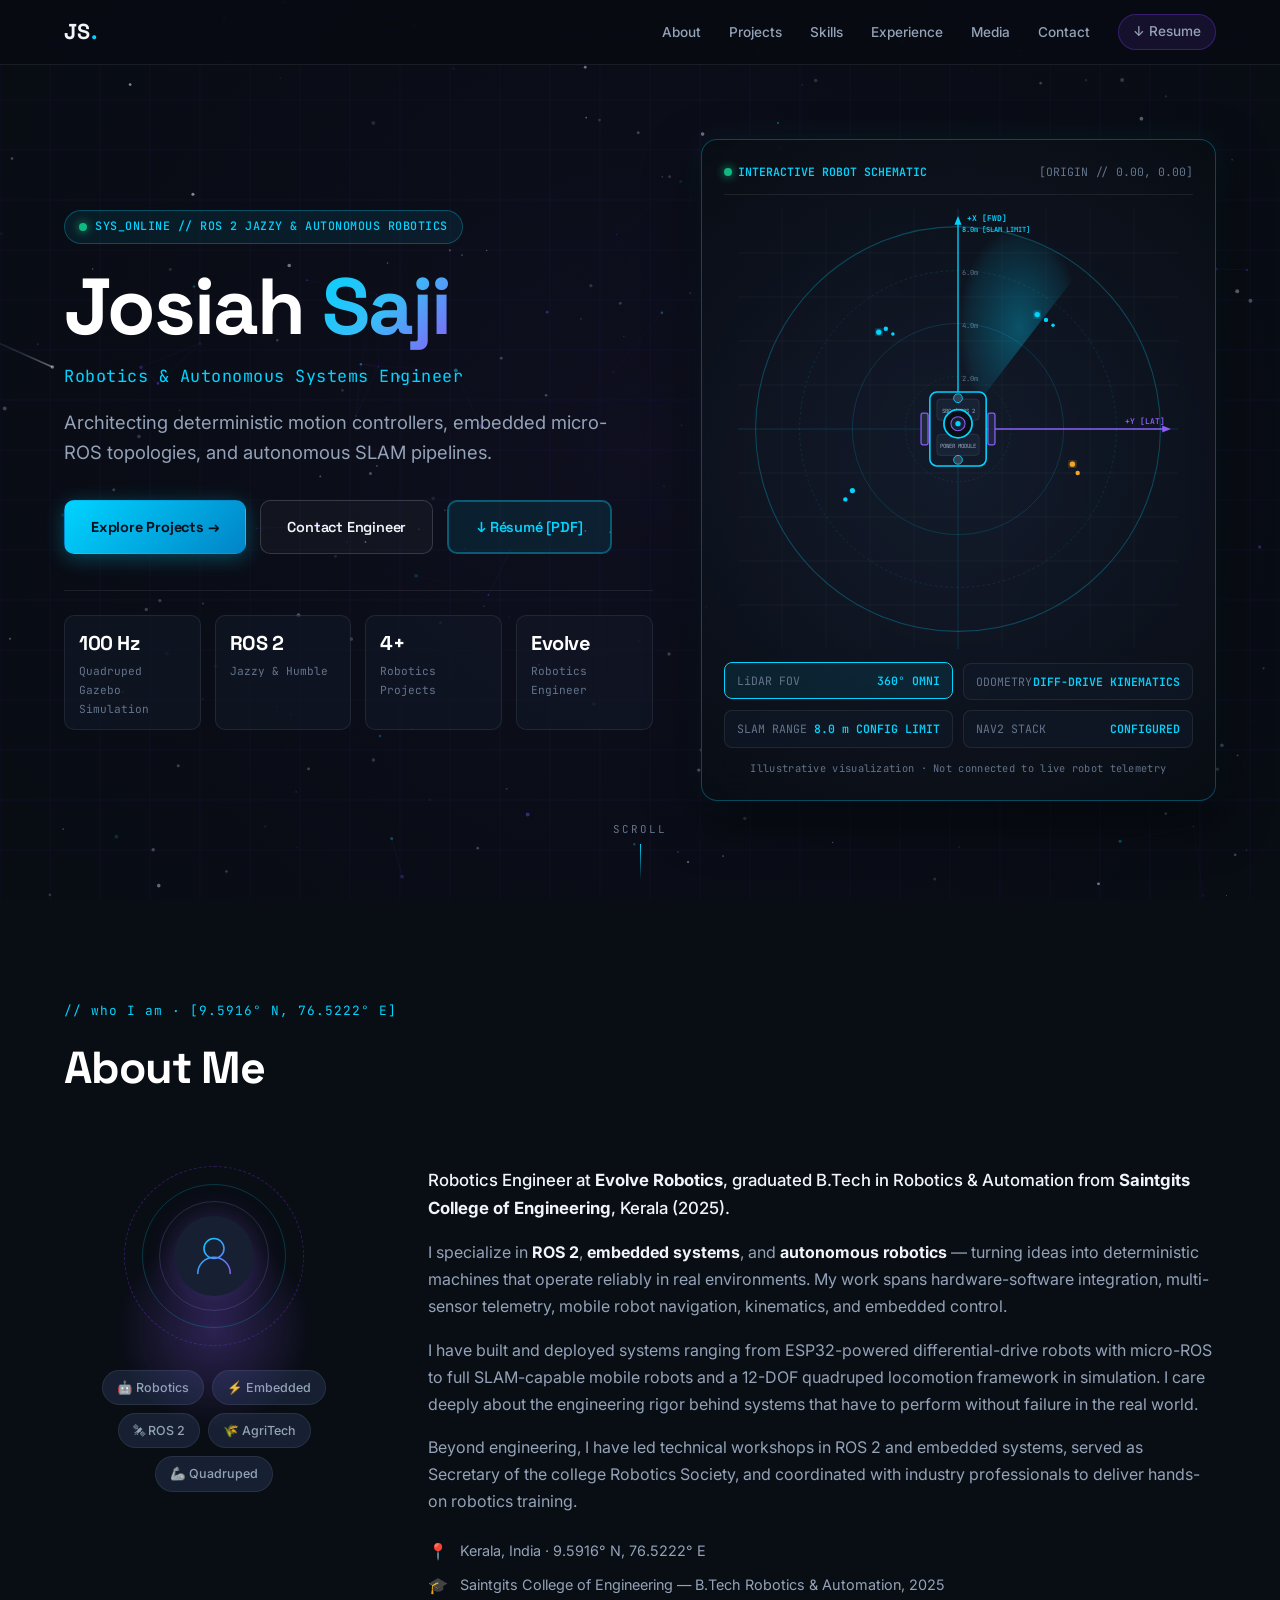
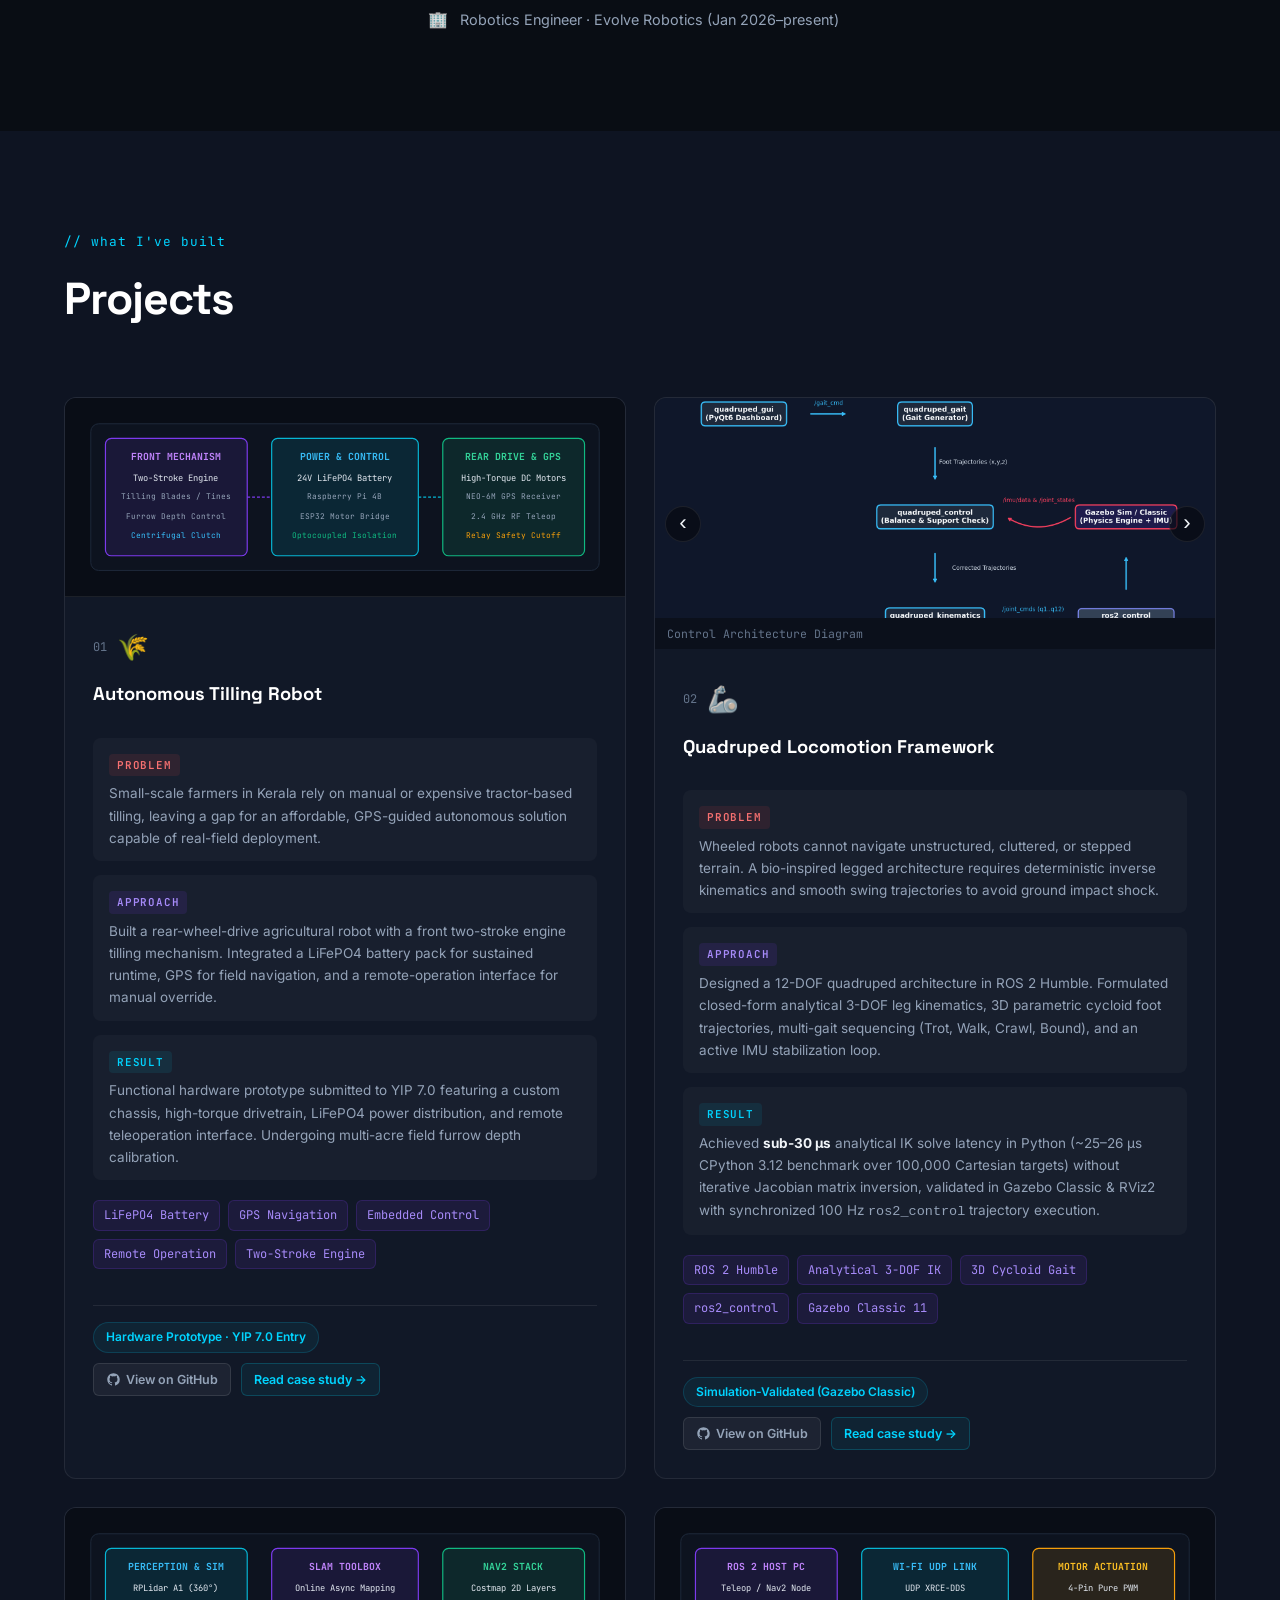
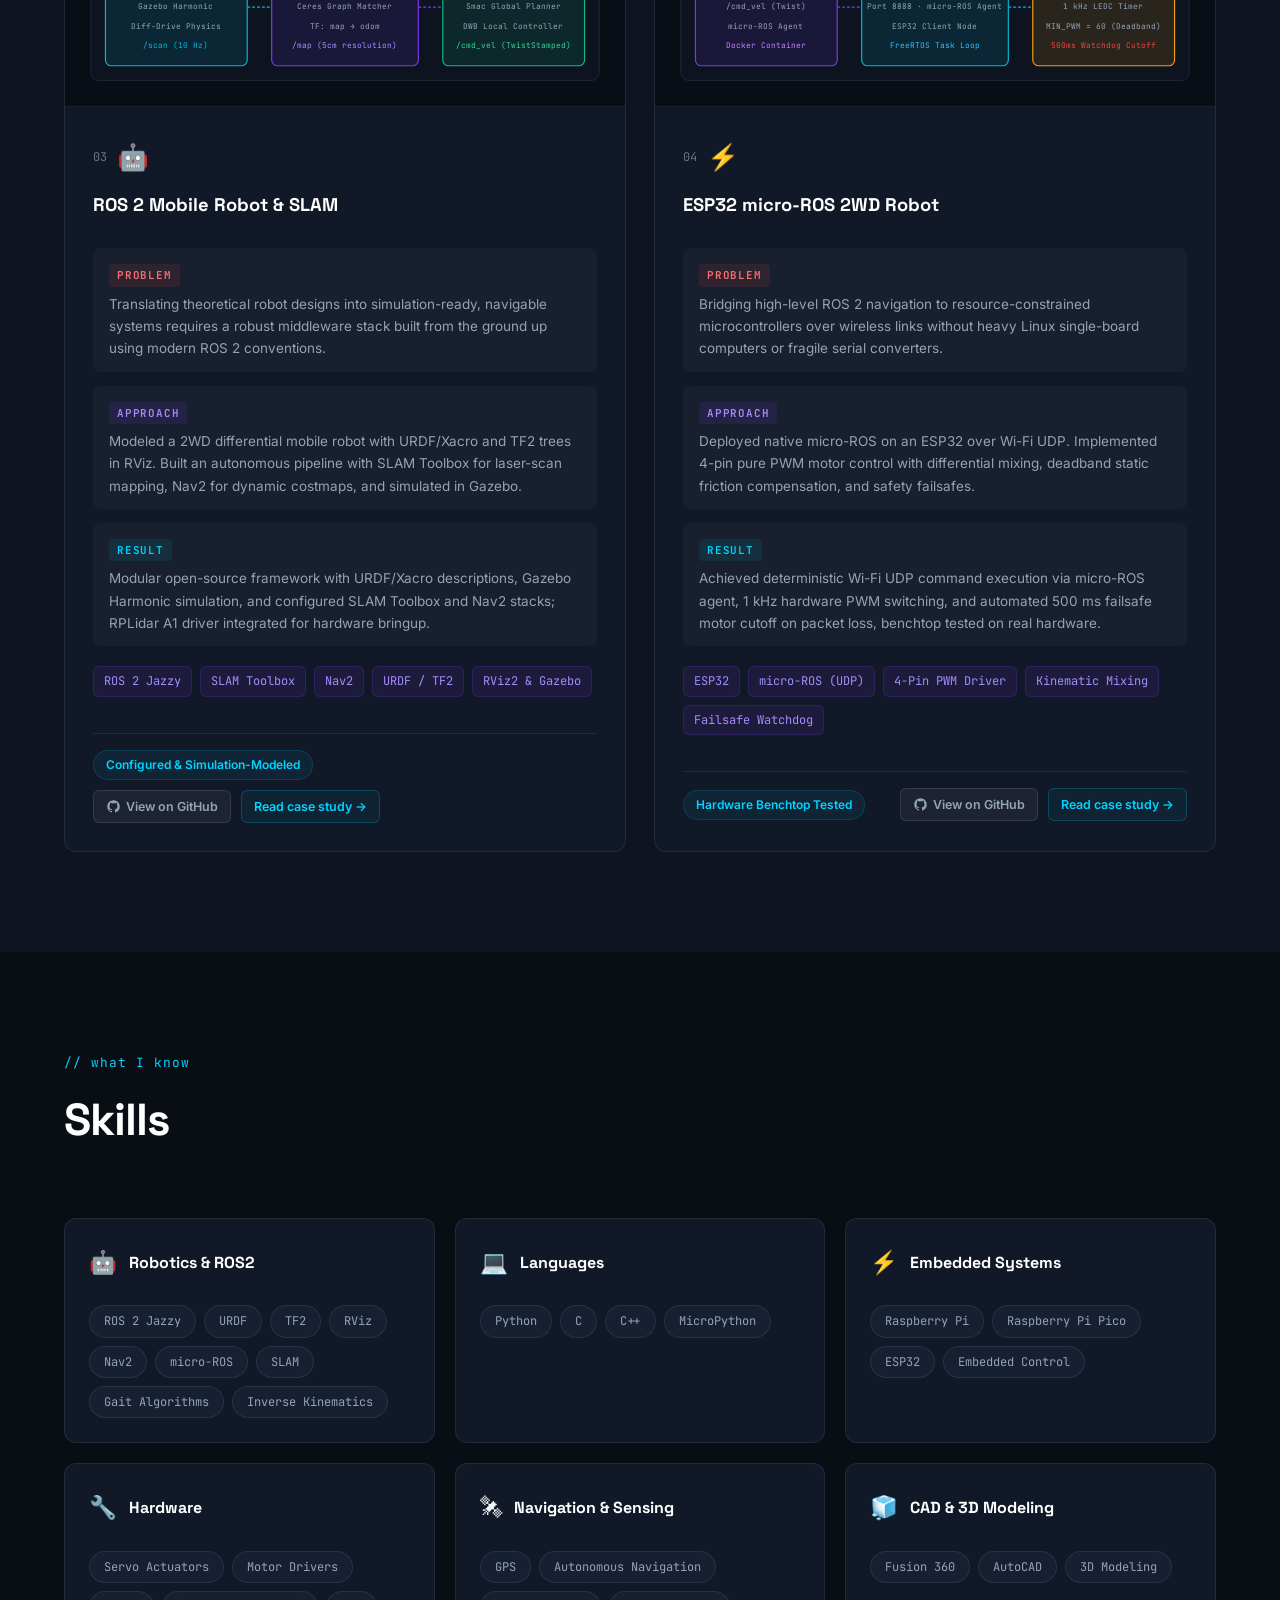
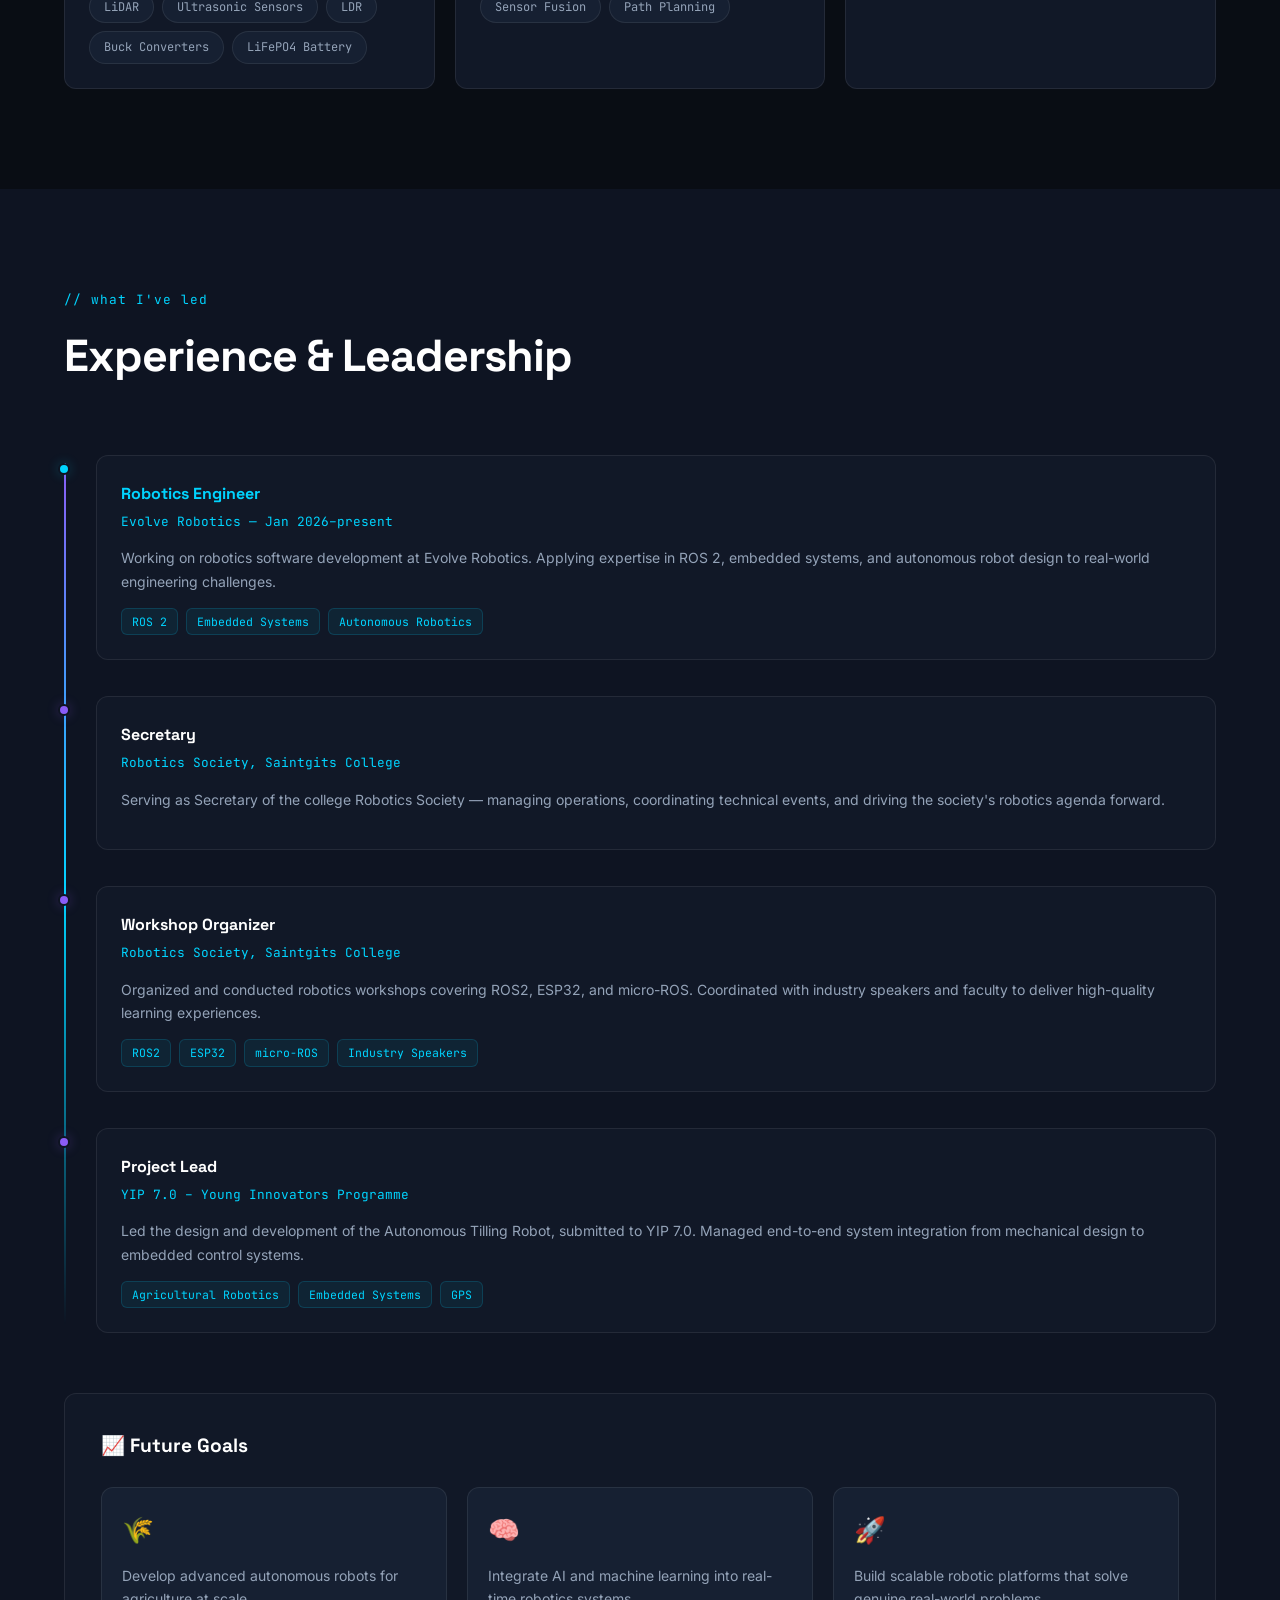
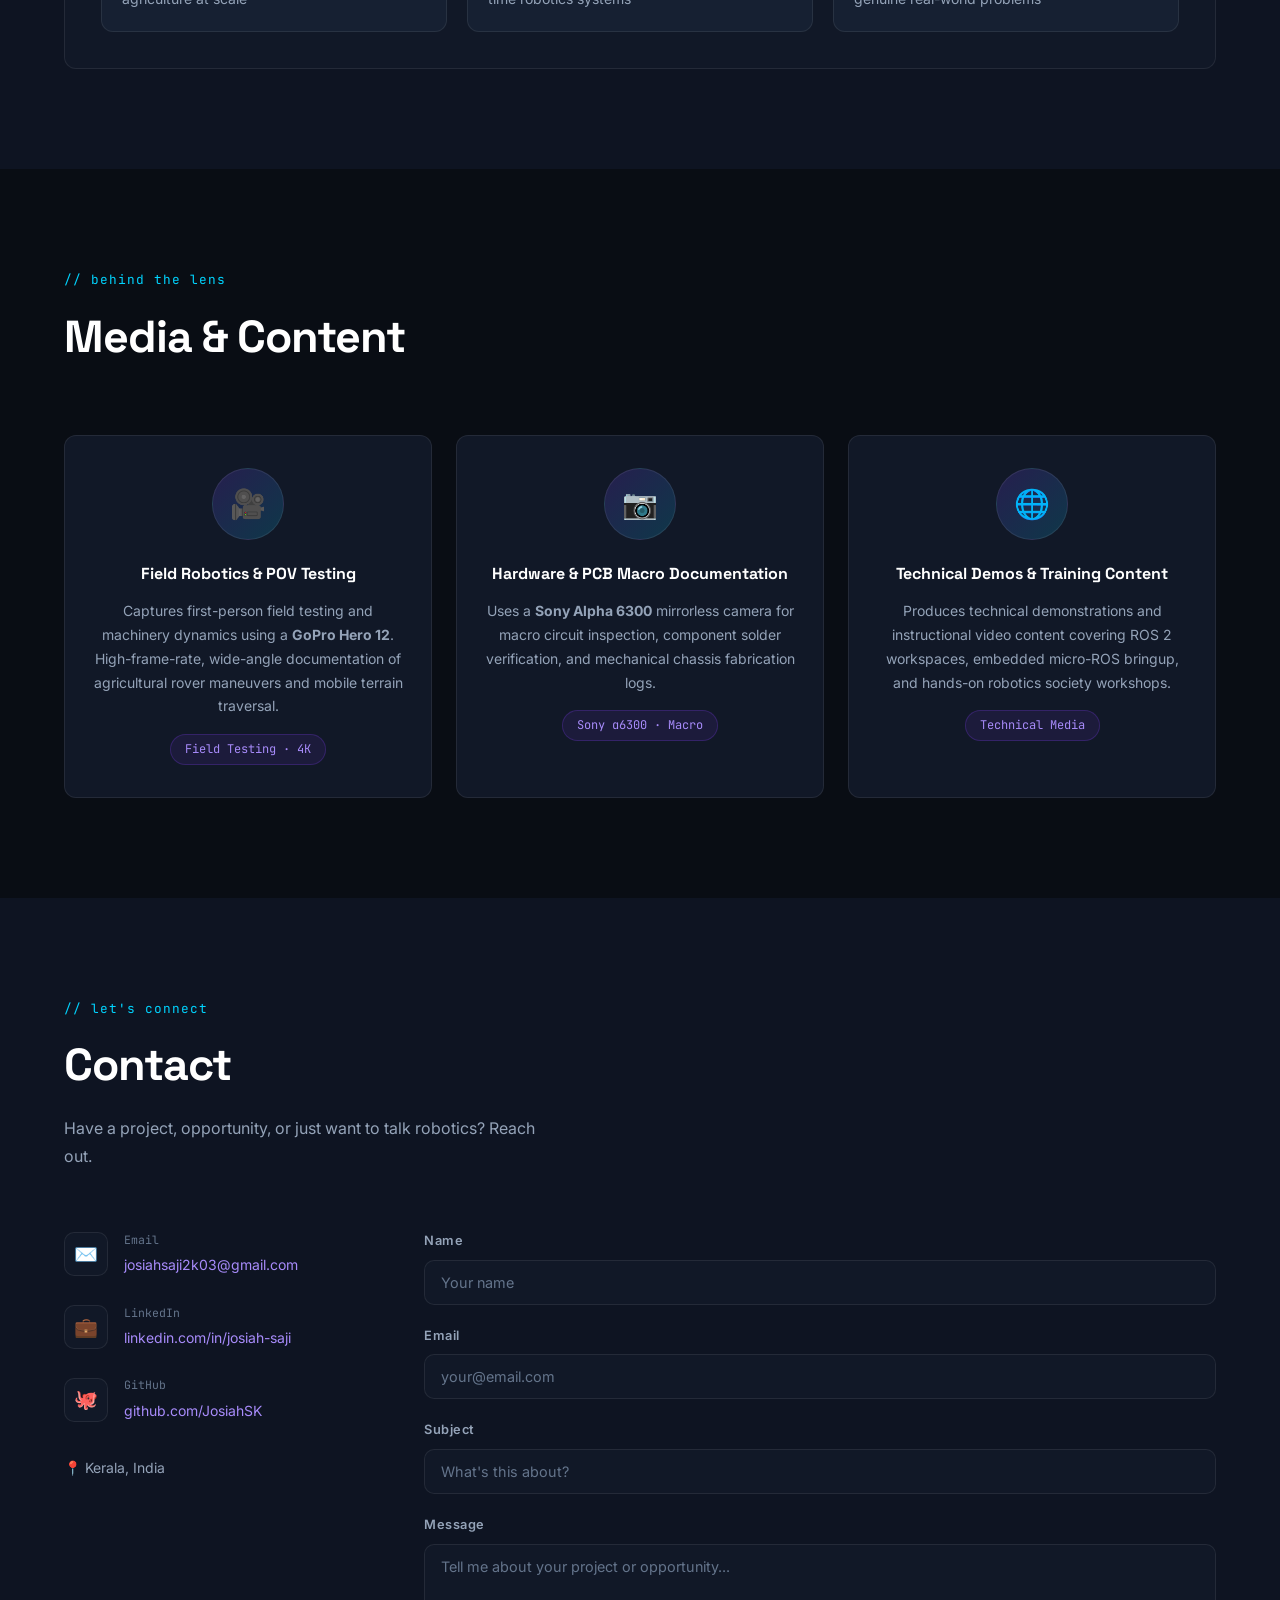
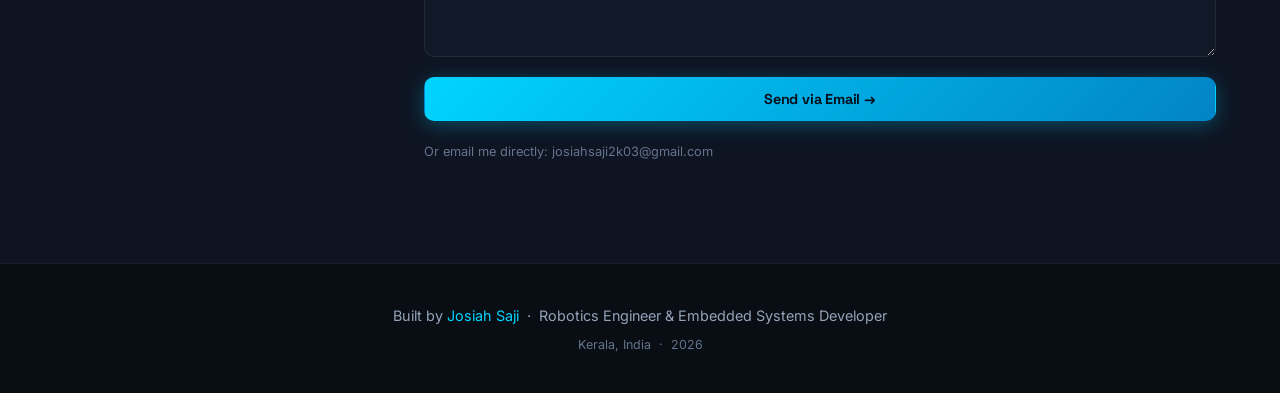
==== index.html @ 74a79a50 "feat: execute Portfolio V5.1 — telemetry accuracy, visual polish & distinctive case-study identities" ====
<!DOCTYPE html>
<html lang="en">
<head>
  <meta charset="UTF-8" />
  <meta name="viewport" content="width=device-width, initial-scale=1.0" />
  <title>Josiah Saji — Robotics &amp; ROS 2 Engineer</title>
  <meta name="description" content="Portfolio of Josiah Saji — Robotics Engineer, ROS 2 Developer, and Embedded Systems Enthusiast based in Kerala, India." />
  <link rel="canonical" href="https://josiahsk.github.io/josiahsaji.github.io/" />

  <!-- Open Graph / Social Previews -->
  <meta property="og:title" content="Josiah Saji — Robotics &amp; ROS 2 Engineer" />
  <meta property="og:description" content="Robotics Engineer specialising in ROS 2, autonomous navigation, and embedded systems. Based in Kerala, India." />
  <meta property="og:image" content="https://josiahsk.github.io/josiahsaji.github.io/assets/og-image.png" />
  <meta property="og:url" content="https://josiahsk.github.io/josiahsaji.github.io/" />
  <meta property="og:type" content="website" />

  <!-- Twitter Card -->
  <meta name="twitter:card" content="summary_large_image" />
  <meta name="twitter:title" content="Josiah Saji — Robotics &amp; ROS 2 Engineer" />
  <meta name="twitter:description" content="Robotics Engineer specialising in ROS 2, autonomous navigation, and embedded systems." />
  <meta name="twitter:image" content="https://josiahsk.github.io/josiahsaji.github.io/assets/og-image.png" />

  <!-- Favicon -->
  <link rel="icon" href="assets/favicon.ico" />

  <!-- JSON-LD Structured Data -->
  <script type="application/ld+json">
  {
    "@context": "https://schema.org",
    "@type": "Person",
    "name": "Josiah Saji",
    "jobTitle": "Robotics Engineer",
    "worksFor": {
      "@type": "Organization",
      "name": "Evolve Robotics"
    },
    "alumniOf": {
      "@type": "EducationalOrganization",
      "name": "Saintgits College of Engineering"
    },
    "url": "https://josiahsk.github.io/josiahsaji.github.io/",
    "sameAs": [
      "https://github.com/JosiahSK",
      "https://linkedin.com/in/josiah-saji-aa5080232/"
    ]
  }
  </script>

  <link rel="preconnect" href="https://fonts.googleapis.com" />
  <link rel="preconnect" href="https://fonts.gstatic.com" crossorigin />
  <link href="https://fonts.googleapis.com/css2?family=Inter:wght@300;400;500;600;700;800&family=Space+Grotesk:wght@500;600;700&family=JetBrains+Mono:wght@400;500;600&display=swap" rel="stylesheet" />
  <link rel="stylesheet" href="styles.css" />
</head>
<body>

  <!-- Skip Link for Accessibility -->
  <a href="#main" class="skip-link">Skip to main content</a>

  <!-- NAV -->
  <nav id="navbar">
    <div class="nav-inner">
      <a href="#hero" class="nav-logo">JS<span class="accent">.</span></a>
      <ul class="nav-links">
        <li><a href="#about">About</a></li>
        <li><a href="#projects">Projects</a></li>
        <li><a href="#skills">Skills</a></li>
        <li><a href="#experience">Experience</a></li>
        <li><a href="#media">Media</a></li>
        <li><a href="#contact">Contact</a></li>
        <li><a href="assets/resume/resume.pdf" class="nav-resume-btn" id="navResumeBtn" download>&#x2193;&nbsp;Resume</a></li>
      </ul>
      <button class="hamburger" id="hamburger" aria-label="Open menu">
        <span></span><span></span><span></span>
      </button>
    </div>
    <div class="mobile-menu" id="mobileMenu">
      <a href="#about" class="mobile-link">About</a>
      <a href="#projects" class="mobile-link">Projects</a>
      <a href="#skills" class="mobile-link">Skills</a>
      <a href="#experience" class="mobile-link">Experience</a>
      <a href="#media" class="mobile-link">Media</a>
      <a href="#contact" class="mobile-link">Contact</a>
      <a href="assets/resume/resume.pdf" class="mobile-link" id="mobileResumeBtn" download>&#x2193; Download Resume</a>
    </div>
  </nav>

  <main id="main">

  <!-- HERO -->
  <section id="hero">
    <canvas id="heroCanvas"></canvas>
    <div class="container">
      <div class="hero-split-grid">
        
        <!-- Hero Left: Identity, Role & CTAs -->
        <div class="hero-info reveal">
          <div class="hero-badge-v5">
            <span class="badge-dot"></span>
            SYS_ONLINE // ROS 2 JAZZY &amp; AUTONOMOUS ROBOTICS
          </div>
          <h1 class="hero-name">Josiah <span class="accent-text">Saji</span></h1>
          <p class="hero-title">Robotics &amp; Autonomous Systems Engineer</p>
          <p class="hero-tagline">Architecting deterministic motion controllers, embedded micro-ROS topologies, and autonomous SLAM pipelines.</p>
          
          <div class="hero-cta">
            <a href="#projects" class="btn btn-primary" id="heroViewProjects">Explore Projects &rarr;</a>
            <a href="#contact" class="btn btn-outline" id="heroContact">Contact Engineer</a>
            <a href="assets/resume/resume.pdf" class="btn btn-resume" id="heroResume" download>&#x2193; R&eacute;sum&eacute; [PDF]</a>
          </div>

          <div class="hero-stats-v5">
            <div class="stat-box">
              <span class="stat-val">100 Hz</span>
              <span class="stat-desc">Quadruped Gazebo Simulation</span>
            </div>
            <div class="stat-box">
              <span class="stat-val">ROS 2</span>
              <span class="stat-desc">Jazzy &amp; Humble</span>
            </div>
            <div class="stat-box">
              <span class="stat-val">4+</span>
              <span class="stat-desc">Robotics Projects</span>
            </div>
            <div class="stat-box">
              <span class="stat-val">Evolve</span>
              <span class="stat-desc">Robotics Engineer</span>
            </div>
          </div>
        </div>

        <!-- Hero Right: Interactive Robotics Engineering Stage -->
        <div class="hero-interactive-stage reveal" id="heroStage">
          <div class="stage-header">
            <span class="stage-live-tag"><span class="badge-dot"></span> INTERACTIVE ROBOT SCHEMATIC</span>
            <span class="stage-coords">[ORIGIN // 0.00, 0.00]</span>
          </div>

          <div class="stage-svg-wrap">
            <svg viewBox="0 0 500 500" xmlns="http://www.w3.org/2000/svg" role="img" aria-label="Interactive Autonomous Robot Schematic and LiDAR Radar Sweep">
              <defs>
                <radialGradient id="radarSweepGrad" cx="50%" cy="50%" r="50%">
                  <stop offset="0%" stop-color="#00d4ff" stop-opacity="0.32" />
                  <stop offset="85%" stop-color="#00d4ff" stop-opacity="0.08" />
                  <stop offset="100%" stop-color="#00d4ff" stop-opacity="0" />
                </radialGradient>
                <filter id="cyanGlow" x="-20%" y="-20%" width="140%" height="140%">
                  <feGaussianBlur stdDeviation="3" result="blur" />
                  <feComposite in="SourceGraphic" in2="blur" operator="over" />
                </filter>
              </defs>

              <!-- Blueprint Grid Lines -->
              <g stroke="rgba(255,255,255,0.04)" stroke-width="1">
                <line x1="50" y1="0" x2="50" y2="500" />
                <line x1="100" y1="0" x2="100" y2="500" />
                <line x1="150" y1="0" x2="150" y2="500" />
                <line x1="200" y1="0" x2="200" y2="500" />
                <line x1="250" y1="0" x2="250" y2="500" stroke="rgba(0,212,255,0.18)" />
                <line x1="300" y1="0" x2="300" y2="500" />
                <line x1="350" y1="0" x2="350" y2="500" />
                <line x1="400" y1="0" x2="400" y2="500" />
                <line x1="450" y1="0" x2="450" y2="500" />
                
                <line x1="0" y1="50" x2="500" y2="50" />
                <line x1="0" y1="100" x2="500" y2="100" />
                <line x1="0" y1="150" x2="500" y2="150" />
                <line x1="0" y1="200" x2="500" y2="200" />
                <line x1="0" y1="250" x2="500" y2="250" stroke="rgba(0,212,255,0.18)" />
                <line x1="0" y1="300" x2="500" y2="300" />
                <line x1="0" y1="350" x2="500" y2="350" />
                <line x1="0" y1="400" x2="500" y2="400" />
                <line x1="0" y1="450" x2="500" y2="450" />
              </g>

              <!-- Concentric LiDAR Range Rings -->
              <circle cx="250" cy="250" r="60" fill="none" stroke="rgba(0,212,255,0.14)" stroke-width="1" stroke-dasharray="2,3" />
              <circle cx="250" cy="250" r="120" fill="none" stroke="rgba(0,212,255,0.18)" stroke-width="1" />
              <circle cx="250" cy="250" r="180" fill="none" stroke="rgba(0,212,255,0.14)" stroke-width="1" stroke-dasharray="3,3" />
              <circle cx="250" cy="250" r="230" fill="none" stroke="rgba(0,212,255,0.28)" stroke-width="1.2" />

              <!-- Range Ring Text Labels -->
              <text x="254" y="195" fill="#64748b" font-family="'JetBrains Mono',monospace" font-size="8">2.0m</text>
              <text x="254" y="135" fill="#64748b" font-family="'JetBrains Mono',monospace" font-size="8">4.0m</text>
              <text x="254" y="75" fill="#64748b" font-family="'JetBrains Mono',monospace" font-size="8">6.0m</text>
              <text x="254" y="26" fill="#00d4ff" font-family="'JetBrains Mono',monospace" font-size="8" font-weight="600">8.0m [SLAM LIMIT]</text>

              <!-- Coordinate Axes Vector Arrows -->
              <line x1="250" y1="250" x2="250" y2="15" stroke="#00d4ff" stroke-width="1.5" />
              <polygon points="250,8 246,18 254,18" fill="#00d4ff" />
              <text x="260" y="14" fill="#00d4ff" font-family="'JetBrains Mono',monospace" font-size="9" font-weight="700">+X [FWD]</text>

              <line x1="250" y1="250" x2="485" y2="250" stroke="#8b5cf6" stroke-width="1.5" />
              <polygon points="492,250 482,246 482,254" fill="#8b5cf6" />
              <text x="440" y="244" fill="#8b5cf6" font-family="'JetBrains Mono',monospace" font-size="9" font-weight="700">+Y [LAT]</text>

              <!-- Detected Point Cloud Obstacle Returns -->
              <g id="pointCloudGroup">
                <circle cx="160" cy="140" r="3" fill="#00d4ff" filter="url(#cyanGlow)" />
                <circle cx="168" cy="136" r="2.5" fill="#00d4ff" />
                <circle cx="176" cy="142" r="2" fill="#00d4ff" />

                <circle cx="340" cy="120" r="3" fill="#00d4ff" filter="url(#cyanGlow)" />
                <circle cx="350" cy="126" r="2.5" fill="#00d4ff" />
                <circle cx="358" cy="132" r="2" fill="#00d4ff" />

                <circle cx="380" cy="290" r="3" fill="#f5a623" filter="url(#cyanGlow)" />
                <circle cx="386" cy="300" r="2.5" fill="#f5a623" />

                <circle cx="130" cy="320" r="3" fill="#00d4ff" />
                <circle cx="122" cy="330" r="2.5" fill="#00d4ff" />
              </g>

              <!-- Rotating LiDAR Sweep Beam -->
              <g class="lidar-sweep-group" id="radarSweepBeam">
                <path d="M 250 250 L 250 20 A 230 230 0 0 1 390 68 Z" fill="url(#radarSweepGrad)" />
                <line x1="250" y1="250" x2="250" y2="20" stroke="#00d4ff" stroke-width="2" filter="url(#cyanGlow)" />
              </g>

              <!-- Robot Physical Footprint (Center Differential Drive Base) -->
              <g id="robotChassis" transform="translate(250, 250)">
                <!-- Main Body Chassis -->
                <rect x="-32" y="-42" width="64" height="84" rx="8" fill="#111827" stroke="#00d4ff" stroke-width="1.8" />
                
                <!-- Internal Circuit Components -->
                <rect x="-24" y="-34" width="48" height="24" rx="4" fill="#182235" stroke="rgba(255,255,255,0.1)" stroke-width="1" />
                <text x="0" y="-18" fill="#94a3b8" font-family="'JetBrains Mono',monospace" font-size="6.5" text-anchor="middle">SBC / ROS 2</text>

                <rect x="-24" y="6" width="48" height="24" rx="4" fill="#182235" stroke="rgba(255,255,255,0.1)" stroke-width="1" />
                <text x="0" y="22" fill="#94a3b8" font-family="'JetBrains Mono',monospace" font-size="6.5" text-anchor="middle">POWER MODULE</text>

                <!-- Left Drive Wheel -->
                <rect x="-42" y="-18" width="8" height="36" rx="2" fill="#1e293b" stroke="#8b5cf6" stroke-width="1.5" />
                <!-- Right Drive Wheel -->
                <rect x="34" y="-18" width="8" height="36" rx="2" fill="#1e293b" stroke="#8b5cf6" stroke-width="1.5" />

                <!-- Front Caster -->
                <circle cx="0" cy="-35" r="5" fill="#334155" stroke="#00d4ff" stroke-width="1" />
                <!-- Rear Caster -->
                <circle cx="0" cy="35" r="5" fill="#334155" stroke="#00d4ff" stroke-width="1" />

                <!-- RPLIDAR A1 Sensor Turret at Robot Center -->
                <circle cx="0" cy="-6" r="16" fill="#090d14" stroke="#00d4ff" stroke-width="2" />
                <circle cx="0" cy="-6" r="8" fill="#162032" stroke="#8b5cf6" stroke-width="1.2" />
                <circle cx="0" cy="-6" r="3" fill="#00d4ff" />
              </g>
            </svg>
          </div>

          <div class="telemetry-overlay">
            <div class="telem-chip active" id="telemLidar">
              <span class="telem-label">LiDAR FOV</span>
              <span class="telem-val">360&deg; OMNI</span>
            </div>
            <div class="telem-chip" id="telemOdom">
              <span class="telem-label">ODOMETRY</span>
              <span class="telem-val">DIFF-DRIVE KINEMATICS</span>
            </div>
            <div class="telem-chip" id="telemSlam">
              <span class="telem-label">SLAM RANGE</span>
              <span class="telem-val">8.0 m CONFIG LIMIT</span>
            </div>
            <div class="telem-chip" id="telemNav">
              <span class="telem-label">NAV2 STACK</span>
              <span class="telem-val">CONFIGURED</span>
            </div>
          </div>
          <p class="stage-disclaimer">Illustrative visualization &middot; Not connected to live robot telemetry</p>
        </div>

      </div>
    </div>

    <div class="hero-scroll-hint">
      <span>Scroll</span>
      <div class="scroll-line"></div>
    </div>
  </section>

  <!-- ABOUT -->
  <section id="about" class="section">
    <div class="container">
      <div class="section-header reveal">
        <span class="section-tag">// who I am &middot; [9.5916&deg; N, 76.5222&deg; E]</span>
        <h2 class="section-title">About Me</h2>
      </div>
      <div class="about-grid">
        <div class="about-visual reveal">
          <div class="about-card-glow"></div>
          <div class="about-avatar">
            <div class="avatar-ring ring-1"></div>
            <div class="avatar-ring ring-2"></div>
            <div class="avatar-ring ring-3"></div>
            <div class="avatar-core">
              <svg viewBox="0 0 80 80" fill="none" xmlns="http://www.w3.org/2000/svg" class="avatar-icon">
                <circle cx="40" cy="28" r="16" stroke="url(#grad1)" stroke-width="2.5"/>
                <path d="M14 68c0-14.359 11.64-26 26-26h0c14.359 0 26 11.641 26 26" stroke="url(#grad1)" stroke-width="2.5" stroke-linecap="round"/>
                <defs>
                  <linearGradient id="grad1" x1="14" y1="14" x2="66" y2="68" gradientUnits="userSpaceOnUse">
                    <stop stop-color="#00d4ff"/>
                    <stop offset="1" stop-color="#8b5cf6"/>
                  </linearGradient>
                </defs>
              </svg>
            </div>
          </div>
          <div class="about-tags">
            <span class="tag">&#x1F916; Robotics</span>
            <span class="tag">&#x26A1; Embedded</span>
            <span class="tag">&#x1F6F0; ROS 2</span>
            <span class="tag">&#x1F33E; AgriTech</span>
            <span class="tag">&#x1F9BE; Quadruped</span>
          </div>
        </div>
        <div class="about-text reveal">
          <p class="about-lead">Robotics Engineer at <strong>Evolve Robotics</strong>, graduated B.Tech in Robotics &amp; Automation from <strong>Saintgits College of Engineering</strong>, Kerala (2025).</p>
          <p>I specialize in <strong>ROS 2</strong>, <strong>embedded systems</strong>, and <strong>autonomous robotics</strong> &mdash; turning ideas into deterministic machines that operate reliably in real environments. My work spans hardware-software integration, multi-sensor telemetry, mobile robot navigation, kinematics, and embedded control.</p>
          <p>I have built and deployed systems ranging from ESP32-powered differential-drive robots with micro-ROS to full SLAM-capable mobile robots and a 12-DOF quadruped locomotion framework in simulation. I care deeply about the engineering rigor behind systems that have to perform without failure in the real world.</p>
          <p>Beyond engineering, I have led technical workshops in ROS 2 and embedded systems, served as Secretary of the college Robotics Society, and coordinated with industry professionals to deliver hands-on robotics training.</p>
          <div class="about-highlights">
            <div class="highlight-item">
              <span class="highlight-icon">&#x1F4CD;</span>
              <span>Kerala, India &middot; 9.5916&deg; N, 76.5222&deg; E</span>
            </div>
            <div class="highlight-item">
              <span class="highlight-icon">&#x1F393;</span>
              <span>Saintgits College of Engineering &mdash; B.Tech Robotics &amp; Automation, 2025</span>
            </div>
            <div class="highlight-item">
              <span class="highlight-icon">&#x1F3E2;</span>
              <span>Robotics Engineer &middot; Evolve Robotics (Jan 2026&ndash;present)</span>
            </div>
          </div>
        </div>
      </div>
    </div>
  </section>

  <!-- PROJECTS -->
  <section id="projects" class="section section-alt">
    <div class="container">
      <div class="section-header reveal">
        <span class="section-tag">// what I've built</span>
        <h2 class="section-title">Projects</h2>
      </div>
      <div class="projects-grid">

        <!-- ── PROJECT 01: AUTONOMOUS TILLING ROBOT ── -->
        <div class="project-card reveal" id="proj-tilling">
          <!-- TECHNICAL SCHEMATIC HEADER -->
          <div class="proj-media-header" style="background:#090d16;border-bottom:1px solid var(--border);padding:16px;overflow:hidden;">
            <svg viewBox="0 0 540 170" xmlns="http://www.w3.org/2000/svg" style="width:100%;height:auto;display:block;font-family:'JetBrains Mono',monospace;">
              <rect x="10" y="10" width="520" height="150" rx="8" fill="#0d131f" stroke="#1e293b" stroke-width="1"/>
              
              <!-- Front Tiller -->
              <rect x="25" y="25" width="145" height="120" rx="6" fill="rgba(124,58,237,0.12)" stroke="#7c3aed" stroke-width="1.2"/>
              <text x="97" y="47" fill="#c084fc" font-size="10" font-weight="700" text-anchor="middle">FRONT MECHANISM</text>
              <text x="97" y="69" fill="#e2e8f0" font-size="9" text-anchor="middle">Two-Stroke Engine</text>
              <text x="97" y="87" fill="#94a3b8" font-size="8" text-anchor="middle">Tilling Blades / Tines</text>
              <text x="97" y="107" fill="#94a3b8" font-size="8" text-anchor="middle">Furrow Depth Control</text>
              <text x="97" y="127" fill="#38bdf8" font-size="8" text-anchor="middle">Centrifugal Clutch</text>

              <!-- Central Power & Compute -->
              <rect x="195" y="25" width="150" height="120" rx="6" fill="rgba(6,182,212,0.12)" stroke="#06b6d4" stroke-width="1.2"/>
              <text x="270" y="47" fill="#38bdf8" font-size="10" font-weight="700" text-anchor="middle">POWER &amp; CONTROL</text>
              <text x="270" y="69" fill="#e2e8f0" font-size="9" text-anchor="middle">24V LiFePO4 Battery</text>
              <text x="270" y="87" fill="#94a3b8" font-size="8" text-anchor="middle">Raspberry Pi 4B</text>
              <text x="270" y="107" fill="#94a3b8" font-size="8" text-anchor="middle">ESP32 Motor Bridge</text>
              <text x="270" y="127" fill="#10b981" font-size="8" text-anchor="middle">Optocoupled Isolation</text>

              <!-- Navigation & Rear Drivetrain -->
              <rect x="370" y="25" width="145" height="120" rx="6" fill="rgba(16,185,129,0.12)" stroke="#10b981" stroke-width="1.2"/>
              <text x="442" y="47" fill="#34d399" font-size="10" font-weight="700" text-anchor="middle">REAR DRIVE &amp; GPS</text>
              <text x="442" y="69" fill="#e2e8f0" font-size="9" text-anchor="middle">High-Torque DC Motors</text>
              <text x="442" y="87" fill="#94a3b8" font-size="8" text-anchor="middle">NEO-6M GPS Receiver</text>
              <text x="442" y="107" fill="#94a3b8" font-size="8" text-anchor="middle">2.4 GHz RF Teleop</text>
              <text x="442" y="127" fill="#f59e0b" font-size="8" text-anchor="middle">Relay Safety Cutoff</text>

              <!-- Connecting Bus Lines -->
              <line x1="170" y1="85" x2="195" y2="85" stroke="#7c3aed" stroke-width="1.5" stroke-dasharray="3,2"/>
              <line x1="345" y1="85" x2="370" y2="85" stroke="#06b6d4" stroke-width="1.5" stroke-dasharray="3,2"/>
            </svg>
          </div>

          <div class="project-card-inner">
            <div class="project-meta">
              <span class="project-num">01</span>
              <span class="project-icon">🌾</span>
            </div>
            <h3 class="project-title">Autonomous Tilling Robot</h3>

            <div class="project-narrative">
              <div class="narrative-block">
                <span class="narrative-label problem">Problem</span>
                <p>Small-scale farmers in Kerala rely on manual or expensive tractor-based tilling, leaving a gap for an affordable, GPS-guided autonomous solution capable of real-field deployment.</p>
              </div>
              <div class="narrative-block">
                <span class="narrative-label approach">Approach</span>
                <p>Built a rear-wheel-drive agricultural robot with a front two-stroke engine tilling mechanism. Integrated a LiFePO4 battery pack for sustained runtime, GPS for field navigation, and a remote-operation interface for manual override.</p>
              </div>
              <div class="narrative-block">
                <span class="narrative-label result">Result</span>
                <p>Functional hardware prototype submitted to YIP 7.0 featuring a custom chassis, high-torque drivetrain, LiFePO4 power distribution, and remote teleoperation interface. Undergoing multi-acre field furrow depth calibration.</p>
              </div>
            </div>

            <ul class="project-tech">
              <li>LiFePO4 Battery</li>
              <li>GPS Navigation</li>
              <li>Embedded Control</li>
              <li>Remote Operation</li>
              <li>Two-Stroke Engine</li>
            </ul>

            <div class="project-footer">
              <span class="project-badge">Hardware Prototype · YIP 7.0 Entry</span>
              <div class="project-links">
                <a href="https://github.com/JosiahSK/autonomous-tilling-robot" class="proj-link proj-github" target="_blank" rel="noopener noreferrer" id="githubTilling">
                  <svg width="15" height="15" viewBox="0 0 24 24" fill="currentColor" aria-hidden="true"><path d="M12 2C6.477 2 2 6.484 2 12.017c0 4.425 2.865 8.18 6.839 9.504.5.092.682-.217.682-.483 0-.237-.008-.868-.013-1.703-2.782.605-3.369-1.343-3.369-1.343-.454-1.158-1.11-1.466-1.11-1.466-.908-.62.069-.608.069-.608 1.003.07 1.531 1.032 1.531 1.032.892 1.53 2.341 1.088 2.91.832.092-.647.35-1.088.636-1.338-2.22-.253-4.555-1.113-4.555-4.951 0-1.093.39-1.988 1.029-2.688-.103-.253-.446-1.272.098-2.65 0 0 .84-.27 2.75 1.026A9.564 9.564 0 0112 6.844c.85.004 1.705.115 2.504.337 1.909-1.296 2.747-1.027 2.747-1.027.546 1.379.202 2.398.1 2.651.64.7 1.028 1.595 1.028 2.688 0 3.848-2.339 4.695-4.566 4.943.359.309.678.92.678 1.855 0 1.338-.012 2.419-.012 2.747 0 .268.18.58.688.482A10.019 10.019 0 0022 12.017C22 6.484 17.522 2 12 2z"/></svg>
                  View on GitHub
                </a>
                <a href="tilling-robot.html" class="proj-link proj-casestudy" id="caseStudyTilling">Read case study →</a>
              </div>
            </div>
          </div>
          <div class="project-glow"></div>
        </div>

        <!-- ── PROJECT 02: QUADRUPED ROBOT ── -->
        <div class="project-card reveal" id="proj-quadruped">
          <!-- IMAGE CAROUSEL -->
          <div class="proj-carousel" data-carousel>
            <div class="carousel-track">
              <figure>
                <img src="assets/projects/quadruped-robot/images/control_architecture_diagram.png" alt="Quadruped Robot - Locomotion Control Architecture" loading="lazy">
                <figcaption>Control Architecture Diagram</figcaption>
              </figure>
              <figure>
                <img src="assets/projects/quadruped-robot/images/quadruped_kinematics_diagram.png" alt="Quadruped Robot - Analytical 3-DOF Leg Kinematics" loading="lazy">
                <figcaption>Analytical 3-DOF Kinematics</figcaption>
              </figure>
              <figure>
                <img src="assets/projects/quadruped-robot/images/gait_phase_diagram.png" alt="Quadruped Robot - Multi-Gait Phase Timing Chart" loading="lazy">
                <figcaption>Multi-Gait Phase Timing</figcaption>
              </figure>
              <figure>
                <img src="assets/projects/quadruped-robot/images/support_polygon_diagram.png" alt="Quadruped Robot - CoM Support Polygon Stability Margin" loading="lazy">
                <figcaption>Support Polygon Stability Margin</figcaption>
              </figure>
            </div>
            <button class="carousel-btn carousel-prev" aria-label="Previous image">&#8249;</button>
            <button class="carousel-btn carousel-next" aria-label="Next image">&#8250;</button>
          </div>

          <div class="project-card-inner">
            <div class="project-meta">
              <span class="project-num">02</span>
              <span class="project-icon">🦾</span>
            </div>
            <h3 class="project-title">Quadruped Locomotion Framework</h3>

            <div class="project-narrative">
              <div class="narrative-block">
                <span class="narrative-label problem">Problem</span>
                <p>Wheeled robots cannot navigate unstructured, cluttered, or stepped terrain. A bio-inspired legged architecture requires deterministic inverse kinematics and smooth swing trajectories to avoid ground impact shock.</p>
              </div>
              <div class="narrative-block">
                <span class="narrative-label approach">Approach</span>
                <p>Designed a 12-DOF quadruped architecture in ROS 2 Humble. Formulated closed-form analytical 3-DOF leg kinematics, 3D parametric cycloid foot trajectories, multi-gait sequencing (Trot, Walk, Crawl, Bound), and an active IMU stabilization loop.</p>
              </div>
              <div class="narrative-block">
                <span class="narrative-label result">Result</span>
                <p>Achieved <strong>sub-30 µs</strong> analytical IK solve latency in Python (~25–26 µs CPython 3.12 benchmark over 100,000 Cartesian targets) without iterative Jacobian matrix inversion, validated in Gazebo Classic &amp; RViz2 with synchronized 100 Hz <code>ros2_control</code> trajectory execution.</p>
              </div>
            </div>

            <ul class="project-tech">
              <li>ROS 2 Humble</li>
              <li>Analytical 3-DOF IK</li>
              <li>3D Cycloid Gait</li>
              <li>ros2_control</li>
              <li>Gazebo Classic 11</li>
            </ul>

            <div class="project-footer">
              <span class="project-badge">Simulation-Validated (Gazebo Classic)</span>
              <div class="project-links">
                <a href="https://github.com/JosiahSK/ros2-quadruped-locomotion" class="proj-link proj-github" target="_blank" rel="noopener noreferrer" id="githubQuadruped">
                  <svg width="15" height="15" viewBox="0 0 24 24" fill="currentColor" aria-hidden="true"><path d="M12 2C6.477 2 2 6.484 2 12.017c0 4.425 2.865 8.18 6.839 9.504.5.092.682-.217.682-.483 0-.237-.008-.868-.013-1.703-2.782.605-3.369-1.343-3.369-1.343-.454-1.158-1.11-1.466-1.11-1.466-.908-.62.069-.608.069-.608 1.003.07 1.531 1.032 1.531 1.032.892 1.53 2.341 1.088 2.91.832.092-.647.35-1.088.636-1.338-2.22-.253-4.555-1.113-4.555-4.951 0-1.093.39-1.988 1.029-2.688-.103-.253-.446-1.272.098-2.65 0 0 .84-.27 2.75 1.026A9.564 9.564 0 0112 6.844c.85.004 1.705.115 2.504.337 1.909-1.296 2.747-1.027 2.747-1.027.546 1.379.202 2.398.1 2.651.64.7 1.028 1.595 1.028 2.688 0 3.848-2.339 4.695-4.566 4.943.359.309.678.92.678 1.855 0 1.338-.012 2.419-.012 2.747 0 .268.18.58.688.482A10.019 10.019 0 0022 12.017C22 6.484 17.522 2 12 2z"/></svg>
                  View on GitHub
                </a>
                <a href="quadruped-locomotion.html" class="proj-link proj-casestudy" id="caseStudyQuadruped">Read case study →</a>
              </div>
            </div>
          </div>
          <div class="project-glow"></div>
        </div>

        <!-- ── PROJECT 03: ROS2-BASED ROBOTICS SYSTEMS ── -->
        <div class="project-card reveal" id="proj-ros2">
          <!-- TECHNICAL SCHEMATIC HEADER -->
          <div class="proj-media-header" style="background:#090d16;border-bottom:1px solid var(--border);padding:16px;overflow:hidden;">
            <svg viewBox="0 0 540 170" xmlns="http://www.w3.org/2000/svg" style="width:100%;height:auto;display:block;font-family:'JetBrains Mono',monospace;">
              <rect x="10" y="10" width="520" height="150" rx="8" fill="#0d131f" stroke="#1e293b" stroke-width="1"/>
              
              <!-- Perception -->
              <rect x="25" y="25" width="145" height="120" rx="6" fill="rgba(6,182,212,0.12)" stroke="#06b6d4" stroke-width="1.2"/>
              <text x="97" y="47" fill="#38bdf8" font-size="10" font-weight="700" text-anchor="middle">PERCEPTION &amp; SIM</text>
              <text x="97" y="69" fill="#e2e8f0" font-size="9" text-anchor="middle">RPLidar A1 (360°)</text>
              <text x="97" y="87" fill="#94a3b8" font-size="8" text-anchor="middle">Gazebo Harmonic</text>
              <text x="97" y="107" fill="#94a3b8" font-size="8" text-anchor="middle">Diff-Drive Physics</text>
              <text x="97" y="127" fill="#06b6d4" font-size="8" text-anchor="middle">/scan (10 Hz)</text>

              <!-- SLAM Mapping -->
              <rect x="195" y="25" width="150" height="120" rx="6" fill="rgba(124,58,237,0.12)" stroke="#7c3aed" stroke-width="1.2"/>
              <text x="270" y="47" fill="#c084fc" font-size="10" font-weight="700" text-anchor="middle">SLAM TOOLBOX</text>
              <text x="270" y="69" fill="#e2e8f0" font-size="9" text-anchor="middle">Online Async Mapping</text>
              <text x="270" y="87" fill="#94a3b8" font-size="8" text-anchor="middle">Ceres Graph Matcher</text>
              <text x="270" y="107" fill="#94a3b8" font-size="8" text-anchor="middle">TF: map → odom</text>
              <text x="270" y="127" fill="#a78bfa" font-size="8" text-anchor="middle">/map (5cm resolution)</text>

              <!-- Nav2 Stack -->
              <rect x="370" y="25" width="145" height="120" rx="6" fill="rgba(16,185,129,0.12)" stroke="#10b981" stroke-width="1.2"/>
              <text x="442" y="47" fill="#34d399" font-size="10" font-weight="700" text-anchor="middle">NAV2 STACK</text>
              <text x="442" y="69" fill="#e2e8f0" font-size="9" text-anchor="middle">Costmap 2D Layers</text>
              <text x="442" y="87" fill="#94a3b8" font-size="8" text-anchor="middle">Smac Global Planner</text>
              <text x="442" y="107" fill="#94a3b8" font-size="8" text-anchor="middle">DWB Local Controller</text>
              <text x="442" y="127" fill="#34d399" font-size="8" text-anchor="middle">/cmd_vel (TwistStamped)</text>

              <!-- Data Flow Arrows -->
              <line x1="170" y1="85" x2="195" y2="85" stroke="#06b6d4" stroke-width="1.5" stroke-dasharray="3,2"/>
              <line x1="345" y1="85" x2="370" y2="85" stroke="#7c3aed" stroke-width="1.5" stroke-dasharray="3,2"/>
            </svg>
          </div>

          <div class="project-card-inner">
            <div class="project-meta">
              <span class="project-num">03</span>
              <span class="project-icon">🤖</span>
            </div>
            <h3 class="project-title">ROS 2 Mobile Robot &amp; SLAM</h3>

            <div class="project-narrative">
              <div class="narrative-block">
                <span class="narrative-label problem">Problem</span>
                <p>Translating theoretical robot designs into simulation-ready, navigable systems requires a robust middleware stack built from the ground up using modern ROS 2 conventions.</p>
              </div>
              <div class="narrative-block">
                <span class="narrative-label approach">Approach</span>
                <p>Modeled a 2WD differential mobile robot with URDF/Xacro and TF2 trees in RViz. Built an autonomous pipeline with SLAM Toolbox for laser-scan mapping, Nav2 for dynamic costmaps, and simulated in Gazebo.</p>
              </div>
              <div class="narrative-block">
                <span class="narrative-label result">Result</span>
                <p>Modular open-source framework with URDF/Xacro descriptions, Gazebo Harmonic simulation, and configured SLAM Toolbox and Nav2 stacks; RPLidar A1 driver integrated for hardware bringup.</p>
              </div>
            </div>

            <ul class="project-tech">
              <li>ROS 2 Jazzy</li>
              <li>SLAM Toolbox</li>
              <li>Nav2</li>
              <li>URDF / TF2</li>
              <li>RViz2 &amp; Gazebo</li>
            </ul>

            <div class="project-footer">
              <span class="project-badge">Configured &amp; Simulation-Modeled</span>
              <div class="project-links">
                <a href="https://github.com/JosiahSK/ros2_jazzy_2wd_robot" class="proj-link proj-github" target="_blank" rel="noopener noreferrer" id="githubRos2">
                  <svg width="15" height="15" viewBox="0 0 24 24" fill="currentColor" aria-hidden="true"><path d="M12 2C6.477 2 2 6.484 2 12.017c0 4.425 2.865 8.18 6.839 9.504.5.092.682-.217.682-.483 0-.237-.008-.868-.013-1.703-2.782.605-3.369-1.343-3.369-1.343-.454-1.158-1.11-1.466-1.11-1.466-.908-.62.069-.608.069-.608 1.003.07 1.531 1.032 1.531 1.032.892 1.53 2.341 1.088 2.91.832.092-.647.35-1.088.636-1.338-2.22-.253-4.555-1.113-4.555-4.951 0-1.093.39-1.988 1.029-2.688-.103-.253-.446-1.272.098-2.65 0 0 .84-.27 2.75 1.026A9.564 9.564 0 0112 6.844c.85.004 1.705.115 2.504.337 1.909-1.296 2.747-1.027 2.747-1.027.546 1.379.202 2.398.1 2.651.64.7 1.028 1.595 1.028 2.688 0 3.848-2.339 4.695-4.566 4.943.359.309.678.92.678 1.855 0 1.338-.012 2.419-.012 2.747 0 .268.18.58.688.482A10.019 10.019 0 0022 12.017C22 6.484 17.522 2 12 2z"/></svg>
                  View on GitHub
                </a>
                <a href="ros2-mobile-robot.html" class="proj-link proj-casestudy" id="caseStudyRos2">Read case study →</a>
              </div>
            </div>
          </div>
          <div class="project-glow"></div>
        </div>

        <!-- ── PROJECT 04: EMBEDDED SYSTEMS PROJECTS ── -->
        <div class="project-card reveal" id="proj-embedded">
          <!-- TECHNICAL SCHEMATIC HEADER -->
          <div class="proj-media-header" style="background:#090d16;border-bottom:1px solid var(--border);padding:16px;overflow:hidden;">
            <svg viewBox="0 0 540 170" xmlns="http://www.w3.org/2000/svg" style="width:100%;height:auto;display:block;font-family:'JetBrains Mono',monospace;">
              <rect x="10" y="10" width="520" height="150" rx="8" fill="#0d131f" stroke="#1e293b" stroke-width="1"/>
              
              <!-- Host PC -->
              <rect x="25" y="25" width="145" height="120" rx="6" fill="rgba(124,58,237,0.12)" stroke="#7c3aed" stroke-width="1.2"/>
              <text x="97" y="47" fill="#c084fc" font-size="10" font-weight="700" text-anchor="middle">ROS 2 HOST PC</text>
              <text x="97" y="69" fill="#e2e8f0" font-size="9" text-anchor="middle">Teleop / Nav2 Node</text>
              <text x="97" y="87" fill="#94a3b8" font-size="8" text-anchor="middle">/cmd_vel (Twist)</text>
              <text x="97" y="107" fill="#94a3b8" font-size="8" text-anchor="middle">micro-ROS Agent</text>
              <text x="97" y="127" fill="#c084fc" font-size="8" text-anchor="middle">Docker Container</text>

              <!-- Wireless Transport -->
              <rect x="195" y="25" width="150" height="120" rx="6" fill="rgba(6,182,212,0.12)" stroke="#06b6d4" stroke-width="1.2"/>
              <text x="270" y="47" fill="#38bdf8" font-size="10" font-weight="700" text-anchor="middle">WI-FI UDP LINK</text>
              <text x="270" y="69" fill="#e2e8f0" font-size="9" text-anchor="middle">UDP XRCE-DDS</text>
              <text x="270" y="87" fill="#94a3b8" font-size="8" text-anchor="middle">Port 8888 · micro-ROS Agent</text>
              <text x="270" y="107" fill="#94a3b8" font-size="8" text-anchor="middle">ESP32 Client Node</text>
              <text x="270" y="127" fill="#38bdf8" font-size="8" text-anchor="middle">FreeRTOS Task Loop</text>

              <!-- Motor Actuation -->
              <rect x="370" y="25" width="145" height="120" rx="6" fill="rgba(245,158,11,0.12)" stroke="#f59e0b" stroke-width="1.2"/>
              <text x="442" y="47" fill="#fbbf24" font-size="10" font-weight="700" text-anchor="middle">MOTOR ACTUATION</text>
              <text x="442" y="69" fill="#e2e8f0" font-size="9" text-anchor="middle">4-Pin Pure PWM</text>
              <text x="442" y="87" fill="#94a3b8" font-size="8" text-anchor="middle">1 kHz LEDC Timer</text>
              <text x="442" y="107" fill="#94a3b8" font-size="8" text-anchor="middle">MIN_PWM = 60 (Deadband)</text>
              <text x="442" y="127" fill="#ef4444" font-size="8" text-anchor="middle">500ms Watchdog Cutoff</text>

              <!-- Connection Lines -->
              <line x1="170" y1="85" x2="195" y2="85" stroke="#7c3aed" stroke-width="1.5" stroke-dasharray="3,2"/>
              <line x1="345" y1="85" x2="370" y2="85" stroke="#06b6d4" stroke-width="1.5" stroke-dasharray="3,2"/>
            </svg>
          </div>

          <div class="project-card-inner">
            <div class="project-meta">
              <span class="project-num">04</span>
              <span class="project-icon">⚡</span>
            </div>
            <h3 class="project-title">ESP32 micro-ROS 2WD Robot</h3>

            <div class="project-narrative">
              <div class="narrative-block">
                <span class="narrative-label problem">Problem</span>
                <p>Bridging high-level ROS 2 navigation to resource-constrained microcontrollers over wireless links without heavy Linux single-board computers or fragile serial converters.</p>
              </div>
              <div class="narrative-block">
                <span class="narrative-label approach">Approach</span>
                <p>Deployed native micro-ROS on an ESP32 over Wi-Fi UDP. Implemented 4-pin pure PWM motor control with differential mixing, deadband static friction compensation, and safety failsafes.</p>
              </div>
              <div class="narrative-block">
                <span class="narrative-label result">Result</span>
                <p>Achieved deterministic Wi-Fi UDP command execution via micro-ROS agent, 1 kHz hardware PWM switching, and automated 500 ms failsafe motor cutoff on packet loss, benchtop tested on real hardware.</p>
              </div>
            </div>

            <ul class="project-tech">
              <li>ESP32</li>
              <li>micro-ROS (UDP)</li>
              <li>4-Pin PWM Driver</li>
              <li>Kinematic Mixing</li>
              <li>Failsafe Watchdog</li>
            </ul>

            <div class="project-footer">
              <span class="project-badge">Hardware Benchtop Tested</span>
              <div class="project-links">
                <a href="https://github.com/JosiahSK/esp32-microros-2wd-car" class="proj-link proj-github" target="_blank" rel="noopener noreferrer" id="githubEmbedded">
                  <svg width="15" height="15" viewBox="0 0 24 24" fill="currentColor" aria-hidden="true"><path d="M12 2C6.477 2 2 6.484 2 12.017c0 4.425 2.865 8.18 6.839 9.504.5.092.682-.217.682-.483 0-.237-.008-.868-.013-1.703-2.782.605-3.369-1.343-3.369-1.343-.454-1.158-1.11-1.466-1.11-1.466-.908-.62.069-.608.069-.608 1.003.07 1.531 1.032 1.531 1.032.892 1.53 2.341 1.088 2.91.832.092-.647.35-1.088.636-1.338-2.22-.253-4.555-1.113-4.555-4.951 0-1.093.39-1.988 1.029-2.688-.103-.253-.446-1.272.098-2.65 0 0 .84-.27 2.75 1.026A9.564 9.564 0 0112 6.844c.85.004 1.705.115 2.504.337 1.909-1.296 2.747-1.027 2.747-1.027.546 1.379.202 2.398.1 2.651.64.7 1.028 1.595 1.028 2.688 0 3.848-2.339 4.695-4.566 4.943.359.309.678.92.678 1.855 0 1.338-.012 2.419-.012 2.747 0 .268.18.58.688.482A10.019 10.019 0 0022 12.017C22 6.484 17.522 2 12 2z"/></svg>
                  View on GitHub
                </a>
                <a href="esp32-microros-robot.html" class="proj-link proj-casestudy" id="caseStudyEmbedded">Read case study →</a>
              </div>
            </div>
          </div>
          <div class="project-glow"></div>
        </div>

      </div>
    </div>
  </section>

  <!-- SKILLS -->
  <section id="skills" class="section">
    <div class="container">
      <div class="section-header reveal">
        <span class="section-tag">// what I know</span>
        <h2 class="section-title">Skills</h2>
      </div>
      <div class="skills-pill-grid">

        <div class="skill-pill-group reveal">
          <div class="skill-cat-header">
            <span class="skill-cat-icon">🤖</span>
            <h3>Robotics &amp; ROS2</h3>
          </div>
          <div class="skill-pills">
            <a href="#proj-ros2" class="skill-pill">ROS 2 Jazzy</a>
            <a href="#proj-ros2" class="skill-pill">URDF</a>
            <a href="#proj-ros2" class="skill-pill">TF2</a>
            <a href="#proj-ros2" class="skill-pill">RViz</a>
            <a href="#proj-ros2" class="skill-pill">Nav2</a>
            <a href="#proj-embedded" class="skill-pill">micro-ROS</a>
            <a href="#proj-ros2" class="skill-pill">SLAM</a>
            <a href="#proj-quadruped" class="skill-pill">Gait Algorithms</a>
            <a href="#proj-quadruped" class="skill-pill">Inverse Kinematics</a>
          </div>
        </div>

        <div class="skill-pill-group reveal">
          <div class="skill-cat-header">
            <span class="skill-cat-icon">💻</span>
            <h3>Languages</h3>
          </div>
          <div class="skill-pills">
            <a href="#proj-quadruped" class="skill-pill">Python</a>
            <a href="#proj-embedded" class="skill-pill">C</a>
            <a href="#proj-quadruped" class="skill-pill">C++</a>
            <a href="#proj-embedded" class="skill-pill">MicroPython</a>
          </div>
        </div>

        <div class="skill-pill-group reveal">
          <div class="skill-cat-header">
            <span class="skill-cat-icon">⚡</span>
            <h3>Embedded Systems</h3>
          </div>
          <div class="skill-pills">
            <a href="#proj-tilling" class="skill-pill">Raspberry Pi</a>
            <a href="#proj-embedded" class="skill-pill">Raspberry Pi Pico</a>
            <a href="#proj-embedded" class="skill-pill">ESP32</a>
            <a href="#proj-tilling" class="skill-pill">Embedded Control</a>
          </div>
        </div>

        <div class="skill-pill-group reveal">
          <div class="skill-cat-header">
            <span class="skill-cat-icon">🔧</span>
            <h3>Hardware</h3>
          </div>
          <div class="skill-pills">
            <a href="#proj-quadruped" class="skill-pill">Servo Actuators</a>
            <a href="#proj-embedded" class="skill-pill">Motor Drivers</a>
            <a href="#proj-ros2" class="skill-pill">LiDAR</a>
            <a href="#proj-embedded" class="skill-pill">Ultrasonic Sensors</a>
            <a href="#proj-embedded" class="skill-pill">LDR</a>
            <a href="#proj-embedded" class="skill-pill">Buck Converters</a>
            <a href="#proj-tilling" class="skill-pill">LiFePO4 Battery</a>
          </div>
        </div>

        <div class="skill-pill-group reveal">
          <div class="skill-cat-header">
            <span class="skill-cat-icon">🛰</span>
            <h3>Navigation &amp; Sensing</h3>
          </div>
          <div class="skill-pills">
            <a href="#proj-tilling" class="skill-pill">GPS</a>
            <a href="#proj-ros2" class="skill-pill">Autonomous Navigation</a>
            <a href="#proj-ros2" class="skill-pill">Sensor Fusion</a>
            <a href="#proj-ros2" class="skill-pill">Path Planning</a>
          </div>
        </div>

        <div class="skill-pill-group reveal">
          <div class="skill-cat-header">
            <span class="skill-cat-icon">🧊</span>
            <h3>CAD &amp; 3D Modeling</h3>
          </div>
          <div class="skill-pills">
            <a href="#proj-tilling" class="skill-pill">Fusion 360</a>
            <span class="skill-pill">AutoCAD</span>
            <span class="skill-pill">3D Modeling</span>
          </div>
        </div>

      </div>
    </div>
  </section>

  <!-- EXPERIENCE & LEADERSHIP -->
  <section id="experience" class="section section-alt">
    <div class="container">
      <div class="section-header reveal">
        <span class="section-tag">// what I've led</span>
        <h2 class="section-title">Experience &amp; Leadership</h2>
      </div>
      <div class="timeline">

        <div class="timeline-item reveal" id="exp-evolve">
          <div class="timeline-dot"></div>
          <div class="timeline-card">
            <div class="timeline-header">
              <span class="timeline-role">Robotics Engineer</span>
              <span class="timeline-org">Evolve Robotics — Jan 2026–present</span>
            </div>
            <p class="timeline-desc">Working on robotics software development at Evolve Robotics. Applying expertise in ROS 2, embedded systems, and autonomous robot design to real-world engineering challenges.</p>
            <div class="timeline-tags">
              <span>ROS 2</span><span>Embedded Systems</span><span>Autonomous Robotics</span>
            </div>
          </div>
        </div>

        <div class="timeline-item reveal" id="exp-secretary">
          <div class="timeline-dot"></div>
          <div class="timeline-card">
            <div class="timeline-header">
              <span class="timeline-role">Secretary</span>
              <span class="timeline-org">Robotics Society, Saintgits College</span>
            </div>
            <p class="timeline-desc">Serving as Secretary of the college Robotics Society — managing operations, coordinating technical events, and driving the society's robotics agenda forward.</p>
          </div>
        </div>

        <div class="timeline-item reveal" id="exp-workshops">
          <div class="timeline-dot"></div>
          <div class="timeline-card">
            <div class="timeline-header">
              <span class="timeline-role">Workshop Organizer</span>
              <span class="timeline-org">Robotics Society, Saintgits College</span>
            </div>
            <p class="timeline-desc">Organized and conducted robotics workshops covering ROS2, ESP32, and micro-ROS. Coordinated with industry speakers and faculty to deliver high-quality learning experiences.</p>
            <div class="timeline-tags">
              <span>ROS2</span><span>ESP32</span><span>micro-ROS</span><span>Industry Speakers</span>
            </div>
          </div>
        </div>

        <div class="timeline-item reveal" id="exp-yip">
          <div class="timeline-dot"></div>
          <div class="timeline-card">
            <div class="timeline-header">
              <span class="timeline-role">Project Lead</span>
              <span class="timeline-org">YIP 7.0 – Young Innovators Programme</span>
            </div>
            <p class="timeline-desc">Led the design and development of the Autonomous Tilling Robot, submitted to YIP 7.0. Managed end-to-end system integration from mechanical design to embedded control systems.</p>
            <div class="timeline-tags">
              <span>Agricultural Robotics</span><span>Embedded Systems</span><span>GPS</span>
            </div>
          </div>
        </div>

      </div>

      <!-- Future Goals -->
      <div class="goals-block reveal">
        <h3 class="goals-title">📈 Future Goals</h3>
        <div class="goals-grid">
          <div class="goal-item">
            <span class="goal-icon">🌾</span>
            <p>Develop advanced autonomous robots for agriculture at scale</p>
          </div>
          <div class="goal-item">
            <span class="goal-icon">🧠</span>
            <p>Integrate AI and machine learning into real-time robotics systems</p>
          </div>
          <div class="goal-item">
            <span class="goal-icon">🚀</span>
            <p>Build scalable robotic platforms that solve genuine real-world problems</p>
          </div>
        </div>
      </div>
    </div>
  </section>

  <!-- MEDIA -->
  <section id="media" class="section">
    <div class="container">
      <div class="section-header reveal">
        <span class="section-tag">// behind the lens</span>
        <h2 class="section-title">Media &amp; Content</h2>
      </div>
      <div class="media-grid">
        <div class="media-card reveal" id="media-gopro">
          <div class="media-icon-wrap">
            <span class="media-icon">🎥</span>
          </div>
          <h3>Field Robotics &amp; POV Testing</h3>
          <p>Captures first-person field testing and machinery dynamics using a <strong>GoPro Hero 12</strong>. High-frame-rate, wide-angle documentation of agricultural rover maneuvers and mobile terrain traversal.</p>
          <span class="media-tag">Field Testing · 4K</span>
        </div>
        <div class="media-card reveal" id="media-sony">
          <div class="media-icon-wrap">
            <span class="media-icon">📷</span>
          </div>
          <h3>Hardware &amp; PCB Macro Documentation</h3>
          <p>Uses a <strong>Sony Alpha 6300</strong> mirrorless camera for macro circuit inspection, component solder verification, and mechanical chassis fabrication logs.</p>
          <span class="media-tag">Sony α6300 · Macro</span>
        </div>
        <div class="media-card reveal" id="media-vision">
          <div class="media-icon-wrap">
            <span class="media-icon">🌐</span>
          </div>
          <h3>Technical Demos &amp; Training Content</h3>
          <p>Produces technical demonstrations and instructional video content covering ROS 2 workspaces, embedded micro-ROS bringup, and hands-on robotics society workshops.</p>
          <span class="media-tag">Technical Media</span>
        </div>
      </div>
    </div>
  </section>

  <!-- CONTACT -->
  <section id="contact" class="section section-alt">
    <div class="container">
      <div class="section-header reveal">
        <span class="section-tag">// let's connect</span>
        <h2 class="section-title">Contact</h2>
        <p class="section-sub">Have a project, opportunity, or just want to talk robotics? Reach out.</p>
      </div>
      <div class="contact-grid">
        <div class="contact-info reveal">
          <div class="contact-link-item" id="contact-email">
            <div class="contact-link-icon">✉️</div>
            <div>
              <span class="contact-link-label">Email</span>
              <a href="mailto:josiahsaji2k03@gmail.com" class="contact-link-val">josiahsaji2k03@gmail.com</a>
            </div>
          </div>
          <div class="contact-link-item" id="contact-linkedin">
            <div class="contact-link-icon">💼</div>
            <div>
              <span class="contact-link-label">LinkedIn</span>
              <a href="https://www.linkedin.com/in/josiah-saji-aa5080232/" target="_blank" rel="noopener noreferrer" class="contact-link-val">linkedin.com/in/josiah-saji</a>
            </div>
          </div>
          <div class="contact-link-item" id="contact-github">
            <div class="contact-link-icon">🐙</div>
            <div>
              <span class="contact-link-label">GitHub</span>
              <a href="https://github.com/JosiahSK" target="_blank" rel="noopener noreferrer" class="contact-link-val">github.com/JosiahSK</a>
            </div>
          </div>
          <p class="contact-location">📍 Kerala, India</p>
        </div>
        <!-- NOTE: To enable this form, create a free account at formspree.io → New Form → copy your form ID → set data-form-id below -->
        <form class="contact-form reveal" id="contactForm"
              data-form-id=""
              novalidate>
          <input type="hidden" name="_subject" value="Portfolio Contact — Josiah Saji" />
          <div class="form-group">
            <label for="formName">Name</label>
            <input type="text" id="formName" name="name" placeholder="Your name" required autocomplete="name" />
          </div>
          <div class="form-group">
            <label for="formEmail">Email</label>
            <input type="email" id="formEmail" name="email" placeholder="your@email.com" required autocomplete="email" />
          </div>
          <div class="form-group">
            <label for="formSubject">Subject</label>
            <input type="text" id="formSubject" name="subject" placeholder="What's this about?" autocomplete="off" />
          </div>
          <div class="form-group">
            <label for="formMessage">Message</label>
            <textarea id="formMessage" name="message" rows="5" placeholder="Tell me about your project or opportunity..." required></textarea>
          </div>
          <button type="submit" class="btn btn-primary btn-full" id="formSubmit">Send Message →</button>
          <p class="form-note" id="formNote" role="status" aria-live="polite"></p>
        </form>
      </div>
    </div>
  </section>

  </main>

  <!-- FOOTER -->
  <footer id="footer">
    <div class="container">
      <p class="footer-text">Built by <span class="accent">Josiah Saji</span> &nbsp;·&nbsp; Robotics Engineer &amp; Embedded Systems Developer</p>
      <p class="footer-sub">Kerala, India &nbsp;·&nbsp; 2026</p>
    </div>
  </footer>

  <script src="script.js"></script>
</body>
</html>
---- styles.css ----
/* ===== RESET & BASE ===== */
*, *::before, *::after { box-sizing: border-box; margin: 0; padding: 0; }

:root {
  --bg: #090D14;
  --bg2: #0E1422;
  --surface: #111827;
  --surface2: #162032;
  --surface3: #1E2B42;
  --border: rgba(255, 255, 255, 0.08);
  --border-subtle: rgba(255, 255, 255, 0.05);
  --border-cyan: rgba(0, 212, 255, 0.3);
  --border-violet: rgba(139, 92, 246, 0.3);
  --accent: #8B5CF6;       /* Technical violet */
  --accent2: #00D4FF;      /* Electric cyan */
  --accent3: #A78BFA;      /* Soft violet */
  --amber: #F5A623;        /* Signal amber */
  --cyan: #00D4FF;
  --violet: #8B5CF6;
  --green: #10B981;        /* Status green */
  --text: #F1F5F9;         /* High-contrast text */
  --text-muted: #94A3B8;   /* Secondary text */
  --text-dim: #64748B;     /* Technical labels */
  --glow: rgba(139, 92, 246, 0.28);
  --glow2: rgba(0, 212, 255, 0.22);
  --font-main: 'Inter', -apple-system, BlinkMacSystemFont, sans-serif;
  --font-head: 'Space Grotesk', -apple-system, BlinkMacSystemFont, sans-serif;
  --font-mono: 'JetBrains Mono', monospace;
  --radius: 12px;
  --radius-lg: 16px;
  --transition: 0.28s cubic-bezier(0.4, 0, 0.2, 1);
}

html { scroll-behavior: smooth; overflow-x: hidden; }

/* Skip Link for Accessibility */
.skip-link {
  position: absolute;
  top: -100px;
  left: 20px;
  background: var(--accent);
  color: #fff;
  padding: 8px 16px;
  border-radius: 6px;
  z-index: 9999;
  font-weight: 600;
  text-decoration: none;
  transition: top 0.2s ease;
}
.skip-link:focus {
  top: 16px;
}

code, pre {
  overflow-wrap: anywhere;
  word-break: normal;
}

body {
  background: var(--bg);
  color: var(--text);
  font-family: var(--font-main);
  line-height: 1.7;
  overflow-x: hidden;
}

a { color: inherit; text-decoration: none; }
img { max-width: 100%; }

/* ===== SCROLLBAR ===== */
::-webkit-scrollbar { width: 5px; }
::-webkit-scrollbar-track { background: var(--bg); }
::-webkit-scrollbar-thumb { background: var(--accent); border-radius: 99px; }

/* ===== CONTAINER ===== */
.container { max-width: 1200px; margin: 0 auto; padding: 0 24px; }

/* ===== NAV ===== */
#navbar {
  position: fixed; top: 0; left: 0; right: 0; z-index: 1000;
  background: rgba(9, 13, 20, 0.85);
  backdrop-filter: blur(20px);
  -webkit-backdrop-filter: blur(20px);
  border-bottom: 1px solid var(--border);
  transition: var(--transition);
}
.nav-inner {
  max-width: 1200px; margin: 0 auto; padding: 0 24px;
  display: flex; align-items: center; justify-content: space-between;
  height: 64px;
}
.nav-logo {
  font-family: var(--font-head);
  font-weight: 700; font-size: 1.35rem;
  color: var(--text);
  letter-spacing: -0.5px;
  display: inline-flex; align-items: center; gap: 2px;
}
.nav-logo .accent { color: var(--accent2); }
.nav-links { display: flex; align-items: center; gap: 28px; list-style: none; }
.nav-links a {
  font-size: 0.85rem; font-weight: 500; color: var(--text-muted);
  transition: color var(--transition);
  position: relative;
}
.nav-links a::after {
  content: ''; position: absolute; bottom: -4px; left: 0; right: 0;
  height: 2px; background: var(--accent2);
  transform: scaleX(0); transform-origin: left;
  transition: transform var(--transition);
}
.nav-links a:hover { color: #fff; }
.nav-links a:hover::after { transform: scaleX(1); }

.accent { color: var(--accent2); }

.hamburger {
  display: none; flex-direction: column; gap: 5px;
  background: none; border: none; cursor: pointer; padding: 6px;
  border-radius: 6px;
}
.hamburger:focus-visible { outline: 2px solid var(--accent2); }
.hamburger span {
  display: block; width: 22px; height: 2px;
  background: var(--text); border-radius: 99px;
  transition: var(--transition);
}
.mobile-menu {
  display: none; flex-direction: column; gap: 0;
  background: rgba(14, 20, 34, 0.98);
  border-top: 1px solid var(--border);
  backdrop-filter: blur(24px);
  -webkit-backdrop-filter: blur(24px);
}
.mobile-link {
  padding: 14px 24px; font-size: 0.95rem; color: var(--text-muted);
  border-bottom: 1px solid var(--border);
  transition: background var(--transition), color var(--transition);
}
.mobile-link:hover { background: var(--surface); color: var(--text); }
.mobile-menu.open { display: flex; }

/* ===== HERO V5 ASYMMETRICAL SPLIT-SCREEN ===== */
#hero {
  position: relative;
  min-height: 100vh;
  display: flex;
  align-items: center;
  justify-content: center;
  overflow: hidden;
  padding: 100px 0 60px;
}
#heroCanvas {
  position: fixed; top: 0; left: 0;
  width: 100vw; height: 100vh;
  z-index: -1;
  pointer-events: none;
}
.hero-split-grid {
  display: grid;
  grid-template-columns: 1.12fr 0.98fr;
  gap: 48px;
  align-items: center;
  position: relative;
  z-index: 2;
  width: 100%;
}
.hero-info {
  display: flex;
  flex-direction: column;
  align-items: flex-start;
  text-align: left;
}
.hero-badge-v5 {
  display: inline-flex;
  align-items: center;
  gap: 8px;
  background: rgba(0, 212, 255, 0.08);
  border: 1px solid rgba(0, 212, 255, 0.28);
  padding: 6px 14px;
  border-radius: 99px;
  font-family: var(--font-mono);
  font-size: 0.73rem;
  font-weight: 500;
  color: var(--accent2);
  margin-bottom: 22px;
  letter-spacing: 0.5px;
  max-width: 100%;
}
.badge-dot {
  width: 8px; height: 8px; border-radius: 50%;
  background: #10b981;
  box-shadow: 0 0 10px #10b981;
  animation: pulse 2s infinite;
}
@keyframes pulse { 0%,100%{opacity:1;transform:scale(1);} 50%{opacity:0.6;transform:scale(1.3);} }

.hero-name {
  font-family: var(--font-head);
  font-size: clamp(3rem, 6.2vw, 5.2rem);
  font-weight: 700;
  line-height: 1.04;
  letter-spacing: -2px;
  color: #fff;
  margin-bottom: 14px;
}
.accent-text {
  background: linear-gradient(135deg, var(--accent2), #38bdf8 50%, var(--accent));
  -webkit-background-clip: text; -webkit-text-fill-color: transparent;
  background-clip: text;
}
.hero-title {
  font-family: var(--font-mono);
  font-size: clamp(0.85rem, 1.8vw, 1.05rem);
  color: var(--accent2);
  margin-bottom: 16px;
  letter-spacing: 0.5px;
}
.hero-tagline {
  font-size: clamp(1rem, 1.8vw, 1.15rem);
  color: var(--text-muted);
  line-height: 1.65;
  margin-bottom: 32px;
  max-width: 580px;
}
.hero-cta {
  display: flex;
  gap: 14px;
  flex-wrap: wrap;
  margin-bottom: 36px;
}

/* ===== BUTTONS ===== */
.btn {
  display: inline-flex; align-items: center; gap: 8px;
  padding: 12px 26px; border-radius: 10px;
  font-weight: 600; font-size: 0.9rem;
  cursor: pointer; transition: all var(--transition);
  border: 1px solid transparent;
  font-family: var(--font-head);
  letter-spacing: -0.2px;
}
.btn-primary {
  background: linear-gradient(135deg, var(--accent2), #0284c7);
  color: #04111d;
  font-weight: 700;
  box-shadow: 0 4px 20px rgba(0, 212, 255, 0.3);
}
.btn-primary:hover {
  transform: translateY(-2px);
  box-shadow: 0 8px 28px rgba(0, 212, 255, 0.45);
  color: #000;
}
.btn-outline {
  border-color: rgba(255, 255, 255, 0.15);
  color: var(--text);
  background: rgba(255, 255, 255, 0.03);
}
.btn-outline:hover {
  background: rgba(255, 255, 255, 0.08);
  border-color: rgba(255, 255, 255, 0.3);
  transform: translateY(-2px);
  color: #fff;
}
.btn-resume {
  background: rgba(139, 92, 246, 0.1);
  border-color: rgba(139, 92, 246, 0.35);
  color: var(--accent3);
}
.btn-resume:hover {
  background: rgba(139, 92, 246, 0.22);
  border-color: var(--accent);
  transform: translateY(-2px);
  color: #fff;
}
.btn-full { width: 100%; justify-content: center; }

/* ===== HERO TELEMETRY STATS GRID ===== */
.hero-stats-v5 {
  display: grid;
  grid-template-columns: repeat(4, 1fr);
  gap: 14px;
  width: 100%;
  padding-top: 24px;
  border-top: 1px solid var(--border);
}
.stat-box {
  background: rgba(17, 24, 39, 0.65);
  border: 1px solid var(--border);
  border-radius: 10px;
  padding: 10px 14px;
  transition: border-color var(--transition), transform var(--transition);
}
.stat-box:hover {
  border-color: var(--border-cyan);
  transform: translateY(-2px);
}
.stat-val {
  display: block; font-family: var(--font-head);
  font-weight: 700; font-size: 1.25rem; color: #fff;
  letter-spacing: -0.5px;
}
.stat-desc {
  font-family: var(--font-mono); font-size: 0.7rem;
  color: var(--text-dim); margin-top: 2px; display: block;
}

/* ===== HERO INTERACTIVE ROBOTICS STAGE ===== */
.hero-interactive-stage {
  position: relative;
  background: radial-gradient(circle at center, rgba(22, 32, 50, 0.75) 0%, rgba(9, 13, 20, 0.92) 100%);
  border: 1px solid var(--border-cyan);
  border-radius: var(--radius-lg);
  padding: 22px;
  box-shadow: 0 20px 50px rgba(0, 0, 0, 0.6), 0 0 32px rgba(0, 212, 255, 0.08);
  backdrop-filter: blur(16px);
  -webkit-backdrop-filter: blur(16px);
  overflow: hidden;
}
.stage-header {
  display: flex;
  align-items: center;
  justify-content: space-between;
  border-bottom: 1px solid var(--border);
  padding-bottom: 12px;
  margin-bottom: 14px;
  font-family: var(--font-mono);
  font-size: 0.72rem;
  color: var(--text-dim);
}
.stage-live-tag {
  display: flex;
  align-items: center;
  gap: 6px;
  color: var(--accent2);
  font-weight: 600;
}
.stage-svg-wrap {
  position: relative;
  width: 100%;
  aspect-ratio: 1 / 1;
  max-width: 440px;
  margin: 0 auto;
}
.stage-svg-wrap svg {
  width: 100%;
  height: 100%;
  display: block;
}
.lidar-sweep-group {
  transform-origin: 250px 250px;
  animation: radarSweep 4s linear infinite;
}
@keyframes radarSweep {
  from { transform: rotate(0deg); }
  to { transform: rotate(360deg); }
}

.telemetry-overlay {
  display: grid;
  grid-template-columns: 1fr 1fr;
  gap: 10px;
  margin-top: 14px;
}
.telem-chip {
  background: rgba(17, 24, 39, 0.75);
  border: 1px solid var(--border);
  border-radius: 8px;
  padding: 8px 12px;
  font-family: var(--font-mono);
  font-size: 0.72rem;
  display: flex;
  justify-content: space-between;
  align-items: center;
  transition: all var(--transition);
  cursor: pointer;
  user-select: none;
}
.telem-chip:hover, .telem-chip.active {
  border-color: var(--accent2);
  background: rgba(0, 212, 255, 0.09);
  color: #fff;
  transform: translateY(-1px);
}
.telem-label { color: var(--text-dim); }
.telem-val { color: var(--accent2); font-weight: 600; }
.stage-disclaimer {
  font-family: var(--font-mono);
  font-size: 0.65rem;
  color: var(--text-dim);
  text-align: center;
  margin-top: 12px;
  letter-spacing: 0.3px;
}

.hero-scroll-hint {
  position: absolute; bottom: 20px; left: 50%; transform: translateX(-50%);
  display: flex; flex-direction: column; align-items: center; gap: 6px;
  font-size: 0.68rem; letter-spacing: 2px; text-transform: uppercase;
  color: var(--text-dim); z-index: 2;
  font-family: var(--font-mono);
}
.scroll-line {
  width: 1px; height: 36px;
  background: linear-gradient(to bottom, var(--accent2), transparent);
  animation: scrollPulse 2s infinite;
}
@keyframes scrollPulse { 0%{transform:scaleY(0);transform-origin:top;} 50%{transform:scaleY(1);} 100%{transform:scaleY(0);transform-origin:bottom;} }

/* ===== SECTIONS ===== */
.section { padding: 100px 0; }
.section-alt { background: var(--bg2); }

.section-header { margin-bottom: 60px; }
.section-tag {
  display: block; font-family: var(--font-mono);
  font-size: 0.8rem; color: var(--accent2);
  margin-bottom: 8px; letter-spacing: 1px;
}
.section-title {
  font-family: var(--font-head);
  font-size: clamp(2rem, 4vw, 2.8rem);
  font-weight: 800; color: #fff;
  letter-spacing: -1px;
}
.section-sub { color: var(--text-muted); margin-top: 12px; max-width: 500px; }

/* ===== ABOUT ===== */
.about-grid {
  display: grid; grid-template-columns: 300px 1fr; gap: 64px;
  align-items: start;
}
.about-visual { position: relative; display: flex; flex-direction: column; align-items: center; gap: 24px; }
.about-card-glow {
  position: absolute; width: 200px; height: 200px;
  background: radial-gradient(circle, var(--glow) 0%, transparent 70%);
  top: 50%; left: 50%; transform: translate(-50%,-50%);
  pointer-events: none;
}
.about-avatar { position: relative; width: 180px; height: 180px; display: flex; align-items: center; justify-content: center; }
.avatar-ring {
  position: absolute; border-radius: 50%;
  pointer-events: none;
}
.ring-1 { width: 180px; height: 180px; border: 1px dashed rgba(124,58,237,0.35); }
.ring-2 { width: 144px; height: 144px; border: 1px solid rgba(6,182,212,0.25); }
.ring-3 { width: 110px; height: 110px; border: 1px solid rgba(167,139,250,0.2); }
.avatar-core {
  width: 80px; height: 80px; border-radius: 50%;
  background: var(--surface2);
  display: flex; align-items: center; justify-content: center;
  box-shadow: 0 0 30px var(--glow);
}
.avatar-icon { width: 50px; height: 50px; }

.about-tags { display: flex; flex-wrap: wrap; gap: 8px; justify-content: center; }
.tag {
  background: var(--surface2); border: 1px solid var(--border);
  padding: 6px 14px; border-radius: 99px;
  font-size: 0.78rem; font-weight: 500; color: var(--text-muted);
  transition: all var(--transition);
}
.tag:hover { border-color: var(--accent); color: var(--accent3); }

.about-text p { color: var(--text-muted); margin-bottom: 16px; }
.about-text p strong { color: var(--text); }
.about-lead { font-size: 1.05rem; color: var(--text) !important; font-weight: 500; }

.about-highlights { margin-top: 24px; display: flex; flex-direction: column; gap: 12px; }
.highlight-item { display: flex; align-items: center; gap: 12px; font-size: 0.9rem; color: var(--text-muted); }
.highlight-icon { font-size: 1rem; }

/* ===== PROJECTS ===== */
.projects-grid { display: grid; grid-template-columns: repeat(3,1fr); gap: 24px; }
.project-card {
  position: relative; border-radius: var(--radius);
  background: var(--surface);
  border: 1px solid var(--border);
  overflow: hidden; cursor: default;
  transition: transform var(--transition), box-shadow var(--transition), border-color var(--transition);
}
.project-card:hover {
  transform: translateY(-4px);
  border-color: rgba(6,182,212,0.4);
  box-shadow: 0 12px 32px rgba(0,0,0,0.35);
}
.project-card:hover .project-glow { opacity: 1; }
.project-glow {
  position: absolute; inset: 0;
  background: radial-gradient(circle at 50% 0%, rgba(6,182,212,0.06), transparent 70%);
  opacity: 0; transition: opacity var(--transition); pointer-events: none;
}
.project-card-inner { padding: 28px; position: relative; z-index: 1; }
.project-num {
  font-family: var(--font-mono); font-size: 0.75rem;
  color: var(--text-dim); margin-bottom: 12px;
}
.project-icon { font-size: 2rem; margin-bottom: 14px; display: block; }
.project-title {
  font-family: var(--font-head); font-weight: 700;
  font-size: 1.15rem; color: #fff; margin-bottom: 12px;
}
.project-desc { font-size: 0.875rem; color: var(--text-muted); margin-bottom: 20px; line-height: 1.65; }
.project-tech {
  display: flex; flex-wrap: wrap; gap: 8px;
  list-style: none; margin-bottom: 20px;
}
.project-tech li {
  background: rgba(124,58,237,0.1);
  border: 1px solid rgba(124,58,237,0.2);
  padding: 4px 10px; border-radius: 6px;
  font-size: 0.75rem; color: var(--accent3);
  font-family: var(--font-mono);
}
.project-footer { border-top: 1px solid var(--border); padding-top: 16px; }
.project-badge {
  font-size: 0.75rem; font-weight: 600;
  color: var(--accent2); background: rgba(6,182,212,0.08);
  padding: 4px 12px; border-radius: 99px;
  border: 1px solid rgba(6,182,212,0.2);
}

/* ===== SKILLS ===== */
.skills-grid { display: grid; grid-template-columns: repeat(2,1fr); gap: 28px; margin-bottom: 48px; }
.skill-category {
  background: var(--surface); border: 1px solid var(--border);
  border-radius: var(--radius); padding: 28px;
  transition: border-color var(--transition);
}
.skill-category:hover { border-color: rgba(124,58,237,0.4); }
.skill-cat-header { display: flex; align-items: center; gap: 12px; margin-bottom: 24px; }
.skill-cat-icon { font-size: 1.4rem; }
.skill-cat-header h3 {
  font-family: var(--font-head); font-weight: 700;
  font-size: 1rem; color: #fff;
}
.skill-bars { display: flex; flex-direction: column; gap: 16px; }
.skill-bar-item { display: flex; align-items: center; gap: 12px; }
.skill-name { font-size: 0.8rem; color: var(--text-muted); min-width: 160px; flex-shrink: 0; }
.skill-track {
  flex: 1; height: 6px; background: var(--surface2);
  border-radius: 99px; overflow: hidden;
}
.skill-fill {
  height: 100%; width: 0; border-radius: 99px;
  background: linear-gradient(90deg, var(--accent), var(--accent2));
  transition: width 1s cubic-bezier(0.4,0,0.2,1);
  box-shadow: 0 0 8px var(--glow);
}
.skill-pct { font-family: var(--font-mono); font-size: 0.7rem; color: var(--accent3); min-width: 32px; text-align: right; }

.tech-pills { display: flex; flex-wrap: wrap; gap: 10px; }
.pill {
  background: var(--surface2); border: 1px solid var(--border);
  padding: 8px 18px; border-radius: 99px;
  font-family: var(--font-mono); font-size: 0.78rem;
  color: var(--text-muted);
  transition: all var(--transition);
}
.pill:hover {
  background: rgba(124,58,237,0.12);
  border-color: var(--accent); color: var(--accent3);
  transform: translateY(-2px);
}

/* ===== TIMELINE ===== */
.timeline { position: relative; padding-left: 32px; margin-bottom: 60px; }
.timeline::before {
  content: ''; position: absolute; left: 0; top: 8px; bottom: 8px;
  width: 2px;
  background: linear-gradient(to bottom, var(--accent), var(--accent2), transparent);
}
.timeline-item { position: relative; margin-bottom: 36px; }
.timeline-dot {
  position: absolute; left: -38px; top: 8px;
  width: 12px; height: 12px; border-radius: 50%;
  background: var(--accent);
  box-shadow: 0 0 12px var(--glow);
  border: 2px solid var(--bg2);
}
.timeline-card {
  background: var(--surface); border: 1px solid var(--border);
  border-radius: var(--radius); padding: 24px;
  transition: border-color var(--transition);
}
.timeline-card:hover { border-color: rgba(124,58,237,0.4); }
.timeline-header { margin-bottom: 12px; }
.timeline-role {
  display: block; font-family: var(--font-head);
  font-weight: 700; font-size: 1rem; color: #fff;
}
.timeline-org { font-size: 0.8rem; color: var(--accent2); font-family: var(--font-mono); }
.timeline-desc { font-size: 0.875rem; color: var(--text-muted); margin-bottom: 14px; }
.timeline-tags { display: flex; flex-wrap: wrap; gap: 8px; }
.timeline-tags span {
  background: rgba(6,182,212,0.08); border: 1px solid rgba(6,182,212,0.2);
  padding: 3px 10px; border-radius: 6px;
  font-size: 0.72rem; color: var(--accent2);
  font-family: var(--font-mono);
}

/* ===== GOALS ===== */
.goals-block {
  background: var(--surface); border: 1px solid var(--border);
  border-radius: var(--radius); padding: 36px;
}
.goals-title {
  font-family: var(--font-head); font-weight: 700;
  font-size: 1.2rem; color: #fff; margin-bottom: 24px;
}
.goals-grid { display: grid; grid-template-columns: repeat(3,1fr); gap: 20px; }
.goal-item {
  background: var(--surface2); border: 1px solid var(--border);
  border-radius: 12px; padding: 20px;
  display: flex; flex-direction: column; gap: 12px;
  transition: border-color var(--transition), transform var(--transition);
}
.goal-item:hover { border-color: rgba(124,58,237,0.4); transform: translateY(-4px); }
.goal-icon { font-size: 1.6rem; }
.goal-item p { font-size: 0.875rem; color: var(--text-muted); }

/* ===== MEDIA ===== */
.media-grid { display: grid; grid-template-columns: repeat(3,1fr); gap: 24px; }
.media-card {
  background: var(--surface); border: 1px solid var(--border);
  border-radius: var(--radius); padding: 32px 24px;
  text-align: center;
  transition: transform var(--transition), border-color var(--transition), box-shadow var(--transition);
}
.media-card:hover {
  transform: translateY(-6px); border-color: rgba(124,58,237,0.4);
  box-shadow: 0 16px 40px rgba(0,0,0,0.4), 0 0 20px var(--glow);
}
.media-icon-wrap {
  width: 72px; height: 72px; border-radius: 50%;
  background: linear-gradient(135deg, rgba(124,58,237,0.2), rgba(6,182,212,0.2));
  border: 1px solid var(--border);
  display: flex; align-items: center; justify-content: center;
  margin: 0 auto 20px; font-size: 1.8rem;
  transition: transform var(--transition);
}
.media-card:hover .media-icon-wrap { transform: scale(1.1) rotate(5deg); }
.media-card h3 {
  font-family: var(--font-head); font-weight: 700;
  font-size: 1rem; color: #fff; margin-bottom: 12px;
}
.media-card p { font-size: 0.875rem; color: var(--text-muted); margin-bottom: 16px; }
.media-tag {
  display: inline-block;
  background: rgba(124,58,237,0.1); border: 1px solid rgba(124,58,237,0.25);
  padding: 4px 14px; border-radius: 99px;
  font-size: 0.75rem; color: var(--accent3); font-family: var(--font-mono);
}

/* ===== CONTACT ===== */
.contact-grid { display: grid; grid-template-columns: 300px 1fr; gap: 60px; align-items: start; }
.contact-info { display: flex; flex-direction: column; gap: 24px; }
.contact-link-item { display: flex; align-items: center; gap: 16px; }
.contact-link-icon {
  width: 44px; height: 44px; border-radius: 10px;
  background: var(--surface); border: 1px solid var(--border);
  display: flex; align-items: center; justify-content: center;
  font-size: 1.2rem; flex-shrink: 0;
}
.contact-link-label { display: block; font-size: 0.72rem; color: var(--text-dim); font-family: var(--font-mono); margin-bottom: 2px; }
.contact-link-val { font-size: 0.875rem; color: var(--accent3); transition: color var(--transition); }
.contact-link-val:hover { color: var(--accent2); }
.contact-location { font-size: 0.875rem; color: var(--text-muted); margin-top: 8px; }

.contact-form { display: flex; flex-direction: column; gap: 20px; }
.form-group { display: flex; flex-direction: column; gap: 8px; }
.form-group label { font-size: 0.8rem; font-weight: 600; color: var(--text-muted); letter-spacing: 0.5px; }
.form-group input, .form-group textarea {
  background: var(--surface); border: 1px solid var(--border);
  border-radius: 10px; padding: 13px 16px;
  color: var(--text); font-family: var(--font-main); font-size: 0.9rem;
  transition: border-color var(--transition), box-shadow var(--transition);
  resize: vertical;
}
.form-group input:focus, .form-group textarea:focus {
  outline: none; border-color: var(--accent);
  box-shadow: 0 0 0 3px rgba(124,58,237,0.15);
}
.form-group input::placeholder, .form-group textarea::placeholder { color: var(--text-dim); }
.form-note { font-size: 0.8rem; color: var(--accent2); min-height: 20px; }

/* ===== FOOTER ===== */
#footer {
  padding: 40px 24px; text-align: center;
  border-top: 1px solid var(--border);
  background: var(--bg);
}
.footer-text { font-size: 0.9rem; color: var(--text-muted); }
.footer-sub { font-size: 0.78rem; color: var(--text-dim); margin-top: 6px; }

/* ===== ANIMATIONS ===== */
@keyframes fadeUp { from{opacity:0;transform:translateY(30px);} to{opacity:1;transform:translateY(0);} }
@keyframes fadeDown { from{opacity:0;transform:translateY(-20px);} to{opacity:1;transform:translateY(0);} }
@keyframes fadeIn { from{opacity:0;} to{opacity:1;} }

.reveal {
  opacity: 0; transform: translateY(30px);
  transition: opacity 0.7s ease, transform 0.7s ease;
}
.reveal.visible { opacity: 1; transform: translateY(0); }

/* ===== RESPONSIVE ===== */
@media(max-width: 900px) {
  .about-grid { grid-template-columns: 1fr; gap: 40px; }
  .about-visual { margin: 0 auto; }
  .projects-grid { grid-template-columns: 1fr; }
  .skills-grid { grid-template-columns: 1fr; }
  .goals-grid { grid-template-columns: 1fr; }
  .media-grid { grid-template-columns: 1fr; }
  .contact-grid { grid-template-columns: 1fr; }
  .nav-links { display: none; }
  .hamburger { display: flex; }
}
@media(max-width: 600px) {
  .hero-cta { flex-direction: column; align-items: center; }
  .hero-stats { gap: 0; }
  .stat { padding: 0 16px; }
  .skill-name { min-width: 120px; }
  .timeline { padding-left: 24px; }
}

/* ============================================================
   NEW STYLES — added by portfolio enhancement
   ============================================================ */

/* ===== NAV RESUME BUTTON ===== */
.nav-resume-btn {
  display: inline-flex; align-items: center; gap: 4px;
  background: rgba(124,58,237,0.12);
  border: 1px solid rgba(124,58,237,0.35);
  padding: 5px 14px; border-radius: 99px;
  font-size: 0.8rem; font-weight: 600;
  color: var(--accent3);
  transition: all var(--transition);
  white-space: nowrap;
}
.nav-resume-btn:hover {
  background: rgba(124,58,237,0.22);
  border-color: var(--accent);
  color: #fff;
}

/* ===== HERO RESUME BUTTON ===== */
.btn-resume {
  display: inline-flex; align-items: center; gap: 6px;
  padding: 13px 28px; border-radius: 10px;
  font-weight: 600; font-size: 0.9rem;
  background: rgba(6,182,212,0.1);
  border: 2px solid rgba(6,182,212,0.4);
  color: var(--accent2);
  transition: all var(--transition);
}
.btn-resume:hover {
  background: rgba(6,182,212,0.2);
  border-color: var(--accent2);
  transform: translateY(-2px);
  color: #fff;
}

/* ===== PROJECTS GRID — 2 columns ===== */
/* Override the existing repeat(3,1fr) */
.projects-grid { display: grid; grid-template-columns: repeat(2,1fr); gap: 28px; }

/* ===== PROJECT CARD — extended layout ===== */
/* Note: .project-card has overflow:hidden which is fine (carousel is inside) */
.project-card {
  display: flex; flex-direction: column; overflow: hidden;
}
.project-card-inner { flex: 1; display: flex; flex-direction: column; padding: 28px; position: relative; z-index: 1; }

/* project meta row (number + icon) */
.project-meta { display: flex; align-items: center; gap: 10px; margin-bottom: 10px; }
/* Override old block display/margins so meta row stays inline */
.project-num { font-family: var(--font-mono); font-size: 0.75rem; color: var(--text-dim); margin-bottom: 0; display: inline; }
.project-icon { font-size: 1.6rem; display: inline; margin-bottom: 0; }

/* ===== PROJECT NARRATIVE (Problem / Approach / Result) ===== */
.project-narrative { display: flex; flex-direction: column; gap: 14px; margin: 16px 0 20px; }
.narrative-block { padding: 12px 14px; border-radius: 8px; background: rgba(255,255,255,0.03); border-left: 2px solid transparent; }
.narrative-block:hover { background: rgba(124,58,237,0.05); }
.narrative-label {
  display: inline-block;
  font-family: var(--font-mono); font-size: 0.68rem;
  font-weight: 600; letter-spacing: 0.8px;
  border-radius: 4px; padding: 2px 8px; margin-bottom: 6px;
  text-transform: uppercase;
}
.narrative-label.problem  { background: rgba(239,68,68,0.1);  color: #f87171; border-left-color: #f87171; }
.narrative-label.approach { background: rgba(124,58,237,0.12); color: var(--accent3); }
.narrative-label.result   { background: rgba(6,182,212,0.1);  color: var(--accent2); }
.narrative-block p { font-size: 0.845rem; color: var(--text-muted); line-height: 1.65; margin: 0; }
.narrative-block p strong { color: var(--text); }

/* ===== IMAGE CAROUSEL ===== */
.proj-carousel {
  position: relative; overflow: hidden;
  background: var(--surface2);
  border-radius: var(--radius) var(--radius) 0 0;
  min-height: 200px;
}
.carousel-track {
  display: flex; transition: transform 0.42s cubic-bezier(0.4,0,0.2,1);
  will-change: transform;
}
.carousel-track figure {
  min-width: 100%; margin: 0;
  display: flex; flex-direction: column;
}
.carousel-track img {
  width: 100%; height: 220px; object-fit: cover; display: block;
}
.carousel-track figcaption {
  font-family: var(--font-mono); font-size: 0.72rem;
  color: var(--text-dim); padding: 6px 12px;
  background: rgba(8,11,18,0.7);
}
.carousel-placeholder {
  display: flex; flex-direction: column;
  align-items: center; justify-content: center; gap: 8px;
  min-height: 200px; padding: 24px; text-align: center;
  color: var(--text-dim);
}
.carousel-placeholder span { font-size: 2rem; opacity: 0.5; }
.carousel-placeholder p { font-size: 0.78rem; margin: 0; }
.carousel-placeholder code { color: var(--accent3); font-size: 0.72rem; }
.carousel-btn {
  position: absolute; top: 50%; transform: translateY(-50%);
  background: rgba(8,11,18,0.7); border: 1px solid var(--border);
  color: var(--text); font-size: 1.4rem; line-height: 1;
  width: 36px; height: 36px; border-radius: 50%;
  cursor: pointer; display: flex; align-items: center; justify-content: center;
  transition: all var(--transition); z-index: 5;
}
.carousel-btn:hover { background: var(--accent); border-color: var(--accent); }
.carousel-prev { left: 10px; }
.carousel-next { right: 10px; }

/* ===== VIDEO SLOT ===== */
.proj-video { margin-top: auto; padding-top: 16px; }
.proj-video video { width: 100%; border-radius: 8px; display: block; }
.video-placeholder {
  display: flex; align-items: center; gap: 12px;
  padding: 14px; border-radius: 8px;
  background: rgba(255,255,255,0.02);
  border: 1px dashed rgba(124,58,237,0.2);
  color: var(--text-dim);
}
.video-placeholder span { font-size: 1.3rem; flex-shrink: 0; }
.video-placeholder p { font-size: 0.76rem; margin: 0; line-height: 1.5; }
.video-placeholder code { color: var(--accent3); font-size: 0.7rem; }

/* ===== PROJECT FOOTER LINKS ===== */
.project-footer { display: flex; align-items: center; justify-content: space-between; flex-wrap: wrap; gap: 10px; border-top: 1px solid var(--border); padding-top: 16px; margin-top: 16px; }
.project-links { display: flex; align-items: center; gap: 10px; flex-wrap: wrap; }
.proj-link {
  display: inline-flex; align-items: center; gap: 5px;
  font-size: 0.78rem; font-weight: 600;
  padding: 5px 12px; border-radius: 6px;
  transition: all var(--transition);
}
.proj-github {
  background: rgba(255,255,255,0.05);
  border: 1px solid rgba(255,255,255,0.1);
  color: var(--text-muted);
}
.proj-github:hover { background: rgba(255,255,255,0.1); color: #fff; }
.proj-casestudy {
  color: var(--accent2);
  border: 1px solid rgba(6,182,212,0.25);
  background: rgba(6,182,212,0.07);
}
.proj-casestudy:hover { background: rgba(6,182,212,0.15); color: #fff; }

/* ===== SKILLS — PILL LAYOUT ===== */
.skills-pill-grid {
  display: grid;
  grid-template-columns: repeat(3, 1fr);
  gap: 20px;
}
.skill-pill-group {
  background: var(--surface); border: 1px solid var(--border);
  border-radius: var(--radius); padding: 24px;
  transition: border-color var(--transition);
}
.skill-pill-group:hover { border-color: rgba(124,58,237,0.35); }
.skill-pills { display: flex; flex-wrap: wrap; gap: 8px; margin-top: 14px; }
.skill-pill {
  display: inline-flex; align-items: center;
  background: var(--surface2); border: 1px solid var(--border);
  padding: 5px 14px; border-radius: 99px;
  font-family: var(--font-mono); font-size: 0.75rem;
  color: var(--text-muted);
  transition: all var(--transition);
  cursor: pointer; text-decoration: none;
}
a.skill-pill:hover {
  background: rgba(124,58,237,0.12);
  border-color: var(--accent);
  color: var(--accent3);
  transform: translateY(-2px);
}
span.skill-pill { cursor: default; }

/* ===== RESPONSIVE UPDATES ===== */
@media(max-width: 1100px) {
  .skills-pill-grid { grid-template-columns: repeat(2, 1fr); }
}
@media(max-width: 992px) {
  .hero-split-grid { grid-template-columns: 1fr; gap: 40px; }
  .hero-info { align-items: center; text-align: center; width: 100%; }
  .hero-tagline { margin-left: auto; margin-right: auto; }
  .hero-cta { justify-content: center; }
  .hero-interactive-stage { max-width: 460px; margin: 0 auto; width: 100%; }
}
@media(max-width: 900px) {
  .about-grid { grid-template-columns: 1fr; gap: 40px; }
  .about-visual { margin: 0 auto; }
  .projects-grid { grid-template-columns: 1fr; }
  .skills-pill-grid { grid-template-columns: repeat(2, 1fr); }
  .goals-grid { grid-template-columns: 1fr; }
  .media-grid { grid-template-columns: 1fr; }
  .contact-grid { grid-template-columns: 1fr; }
  .nav-links { display: none; }
  .hamburger { display: flex; }
}
@media(max-width: 600px) {
  .hero-badge-v5 { font-size: 0.68rem; padding: 5px 12px; }
  .hero-split-grid { gap: 32px; width: 100%; max-width: 100%; }
  .hero-info { width: 100%; max-width: 100%; }
  .hero-tagline { width: 100%; max-width: 100%; font-size: 0.95rem; }
  .hero-interactive-stage { width: 100%; max-width: 100%; padding: 14px 10px; }
  .stage-svg-wrap { max-width: 100%; width: 100%; }
  .stage-header { font-size: 0.64rem; }
  .telemetry-overlay { grid-template-columns: 1fr; gap: 6px; }
  .skills-pill-grid { grid-template-columns: 1fr; }
  .hero-stats-v5 { grid-template-columns: repeat(2, 1fr); gap: 10px; }
  .project-footer { flex-direction: column; align-items: flex-start; }
  .hero-cta { flex-direction: column; align-items: center; width: 100%; }
  .btn { width: 100%; justify-content: center; }
  .container { padding: 0 16px; }
  .nav-inner { padding: 0 16px; }
}

/* ===== FOCUS STATES (Accessibility) ===== */
:focus-visible {
  outline: 2px solid var(--accent2);
  outline-offset: 3px;
}
a:focus-visible, button:focus-visible, input:focus-visible, textarea:focus-visible {
  outline: 2px solid var(--accent2);
  outline-offset: 3px;
  border-radius: 4px;
}

/* ===== HERO CANVAS ===== */
#hero { isolation: isolate; }

/* ===== TIMELINE — current job entry accent ===== */
#exp-evolve .timeline-dot {
  background: var(--accent2);
  box-shadow: 0 0 12px var(--glow2);
}
#exp-evolve .timeline-role { color: var(--accent2); }

/* ===== ABOUT — longer highlight text wraps cleanly ===== */
.highlight-item span { line-height: 1.4; }

/* ===== CASE STUDY NAV RESPONSIVE ===== */
.cs-nav-inner {
  max-width: 1200px; margin: 0 auto; padding: 0 24px;
  display: flex; align-items: center; justify-content: space-between;
  height: 64px; flex-wrap: wrap; gap: 8px;
}

/* ===== REDUCED MOTION: stop animations for accessibility ===== */
@media (prefers-reduced-motion: reduce) {
  html { scroll-behavior: auto !important; }
  .avatar-ring, .badge-dot, .scroll-line, .lidar-sweep-group { animation: none !important; }
  .reveal { transition: none !important; opacity: 1 !important; transform: none !important; }
  .btn:hover, .project-card:hover, .skill-pill:hover, .tag:hover, .goal-item:hover, .stat-box:hover, .telem-chip:hover {
    transform: none !important;
  }
}

/* ===== SMALL MOBILE FIXES (< 480px) ===== */
@media(max-width: 480px) {
  .skills-pill-grid { grid-template-columns: 1fr; }
  .timeline { padding-left: 20px; }
  .timeline-dot { left: -28px; }
  .container { padding: 0 16px; }
  .hero-stats-v5 { grid-template-columns: 1fr; gap: 8px; }
}

/* ===== CASE STUDY HERO & VISUAL IDENTITY ===== */
.cs-hero {
  padding: 120px 0 64px;
  position: relative;
  border-bottom: 1px solid var(--border);
  overflow: hidden;
}
.cs-hero-grid {
  display: grid;
  grid-template-columns: 1.12fr 0.88fr;
  gap: 40px;
  align-items: center;
}
.cs-hero-content {
  display: flex;
  flex-direction: column;
  align-items: flex-start;
  text-align: left;
}
.cs-hero-visual-card {
  position: relative;
  background: radial-gradient(circle at center, rgba(22, 32, 50, 0.88) 0%, rgba(9, 13, 20, 0.96) 100%);
  border: 1px solid var(--border-cyan);
  border-radius: var(--radius-lg);
  padding: 20px;
  box-shadow: 0 20px 48px rgba(0, 0, 0, 0.55), 0 0 28px rgba(0, 212, 255, 0.08);
  backdrop-filter: blur(16px);
  -webkit-backdrop-filter: blur(16px);
  overflow: hidden;
  width: 100%;
}
.cs-hero-visual-header {
  display: flex;
  justify-content: space-between;
  align-items: center;
  border-bottom: 1px solid var(--border);
  padding-bottom: 10px;
  margin-bottom: 14px;
  font-family: var(--font-mono);
  font-size: 0.72rem;
  color: var(--text-dim);
}
.cs-hero-visual-tag {
  display: flex;
  align-items: center;
  gap: 6px;
  color: var(--accent2);
  font-weight: 600;
}
.cs-hero-actions {
  display: flex;
  gap: 12px;
  flex-wrap: wrap;
  margin-top: 24px;
}
.btn-sm {
  padding: 10px 18px;
  font-size: 0.82rem;
}

/* Quadruped Hero Visual Preview */
.quad-preview-tabs {
  display: flex;
  gap: 8px;
  margin-bottom: 12px;
}
.quad-tab-btn {
  background: var(--surface2);
  border: 1px solid var(--border);
  color: var(--text-muted);
  font-family: var(--font-mono);
  font-size: 0.72rem;
  padding: 6px 12px;
  border-radius: 6px;
  cursor: pointer;
  transition: all var(--transition);
}
.quad-tab-btn:hover, .quad-tab-btn.active {
  background: rgba(139, 92, 246, 0.18);
  border-color: var(--accent);
  color: #fff;
}
.quad-tab-panel {
  display: none;
}
.quad-tab-panel.active {
  display: block;
}
.quad-tab-panel img {
  width: 100%;
  height: auto;
  border-radius: 8px;
  border: 1px solid var(--border);
}

/* Technical figure styling */
.tech-figure-wrap {
  position: relative;
  border-radius: 8px;
  overflow: hidden;
  margin: 14px 0;
}
.tech-figure-caption {
  font-family: var(--font-mono);
  font-size: 0.74rem;
  color: var(--text-dim);
  text-align: center;
  margin-top: 10px;
  line-height: 1.5;
}
.figure-zoom-hint {
  display: inline-flex;
  align-items: center;
  gap: 4px;
  font-family: var(--font-mono);
  font-size: 0.68rem;
  color: var(--accent2);
  margin-top: 4px;
  cursor: pointer;
}

/* Responsive tables */
.table-responsive {
  width: 100%;
  overflow-x: auto;
  -webkit-overflow-scrolling: touch;
  margin: 20px 0;
  border-radius: var(--radius);
  border: 1px solid var(--border);
  background: var(--surface);
}
.table-responsive table {
  width: 100%;
  min-width: 520px;
  border-collapse: collapse;
}

/* Technical Diagram Lightbox Modal */
.diagram-modal {
  position: fixed;
  inset: 0;
  z-index: 10000;
  background: rgba(4, 7, 13, 0.9);
  backdrop-filter: blur(12px);
  -webkit-backdrop-filter: blur(12px);
  display: none;
  align-items: center;
  justify-content: center;
  padding: 24px;
  opacity: 0;
  transition: opacity 0.25s ease;
}
.diagram-modal.active {
  display: flex;
  opacity: 1;
}
.diagram-modal-dialog {
  position: relative;
  background: var(--surface);
  border: 1px solid var(--border-cyan);
  border-radius: var(--radius-lg);
  max-width: 1000px;
  width: 100%;
  max-height: 90vh;
  overflow-y: auto;
  padding: 24px;
  box-shadow: 0 24px 64px rgba(0, 0, 0, 0.8), 0 0 32px rgba(0, 212, 255, 0.12);
}
.diagram-modal-close {
  position: absolute;
  top: 16px;
  right: 16px;
  background: var(--surface2);
  border: 1px solid var(--border);
  color: var(--text-muted);
  width: 36px;
  height: 36px;
  border-radius: 50%;
  display: flex;
  align-items: center;
  justify-content: center;
  cursor: pointer;
  font-size: 1.2rem;
  transition: all var(--transition);
  z-index: 2;
}
.diagram-modal-close:hover {
  color: #fff;
  border-color: var(--accent2);
  background: rgba(0, 212, 255, 0.15);
}
.diagram-modal-body {
  margin-top: 10px;
  display: flex;
  flex-direction: column;
  align-items: center;
}
.diagram-modal-body img, .diagram-modal-body svg {
  max-width: 100%;
  height: auto;
  border-radius: 8px;
}
.diagram-modal-caption {
  font-family: var(--font-mono);
  font-size: 0.8rem;
  color: var(--text-muted);
  text-align: center;
  margin-top: 16px;
  line-height: 1.6;
}
.zoomable-figure {
  cursor: zoom-in;
  transition: border-color var(--transition);
}
.zoomable-figure:hover {
  border-color: var(--accent2) !important;
}

@media(max-width: 1024px) {
  .cs-hero-grid {
    grid-template-columns: 1fr;
    gap: 36px;
  }
  .cs-hero-content {
    text-align: center;
    align-items: center;
  }
  .cs-hero-content .cs-badges {
    justify-content: center;
  }
  .cs-hero-actions {
    justify-content: center;
  }
  .cs-hero-visual-card {
    max-width: 640px;
    margin: 0 auto;
    width: 100%;
  }
}
@media(max-width: 600px) {
  .cs-hero { padding: 85px 0 36px; }
  .cs-title {
    font-size: clamp(1.5rem, 6.8vw, 2.1rem) !important;
    letter-spacing: -1px !important;
    line-height: 1.2 !important;
    word-wrap: break-word;
    overflow-wrap: break-word;
  }
  .cs-subtitle {
    font-size: 0.9rem !important;
    line-height: 1.55 !important;
    margin-bottom: 20px !important;
  }
  .cs-badges {
    gap: 6px !important;
  }
  .cs-badge {
    font-size: 0.7rem !important;
    padding: 4px 10px !important;
  }
  .cs-hero-visual-card {
    padding: 12px 8px;
    border-radius: 10px;
  }
  .cs-hero-visual-header {
    font-size: 0.68rem;
    flex-wrap: wrap;
    gap: 6px;
  }
  .cs-hero-actions { width: 100%; }
  .cs-hero-actions .btn { width: 100%; justify-content: center; }
  .quad-preview-tabs { flex-wrap: wrap; justify-content: center; }
  .diagram-modal-dialog { padding: 16px 12px; margin: 10px; }
}
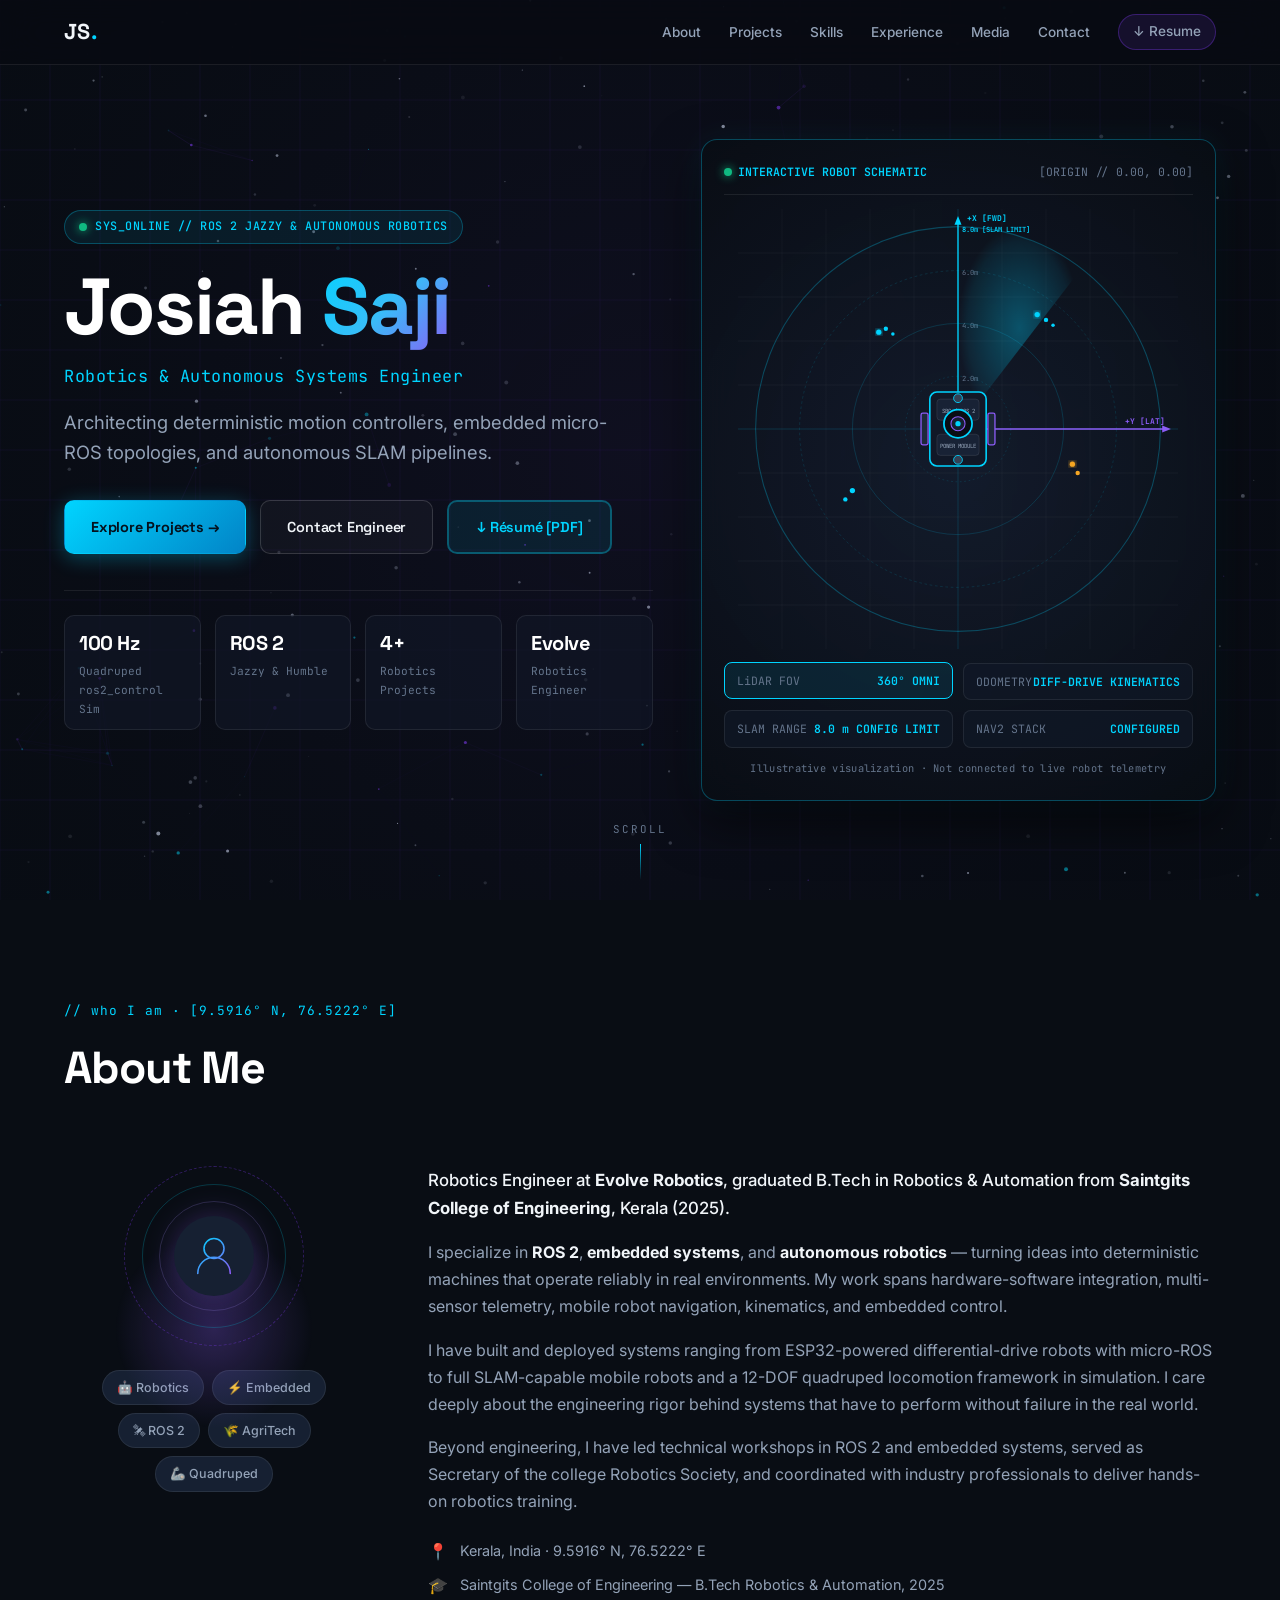
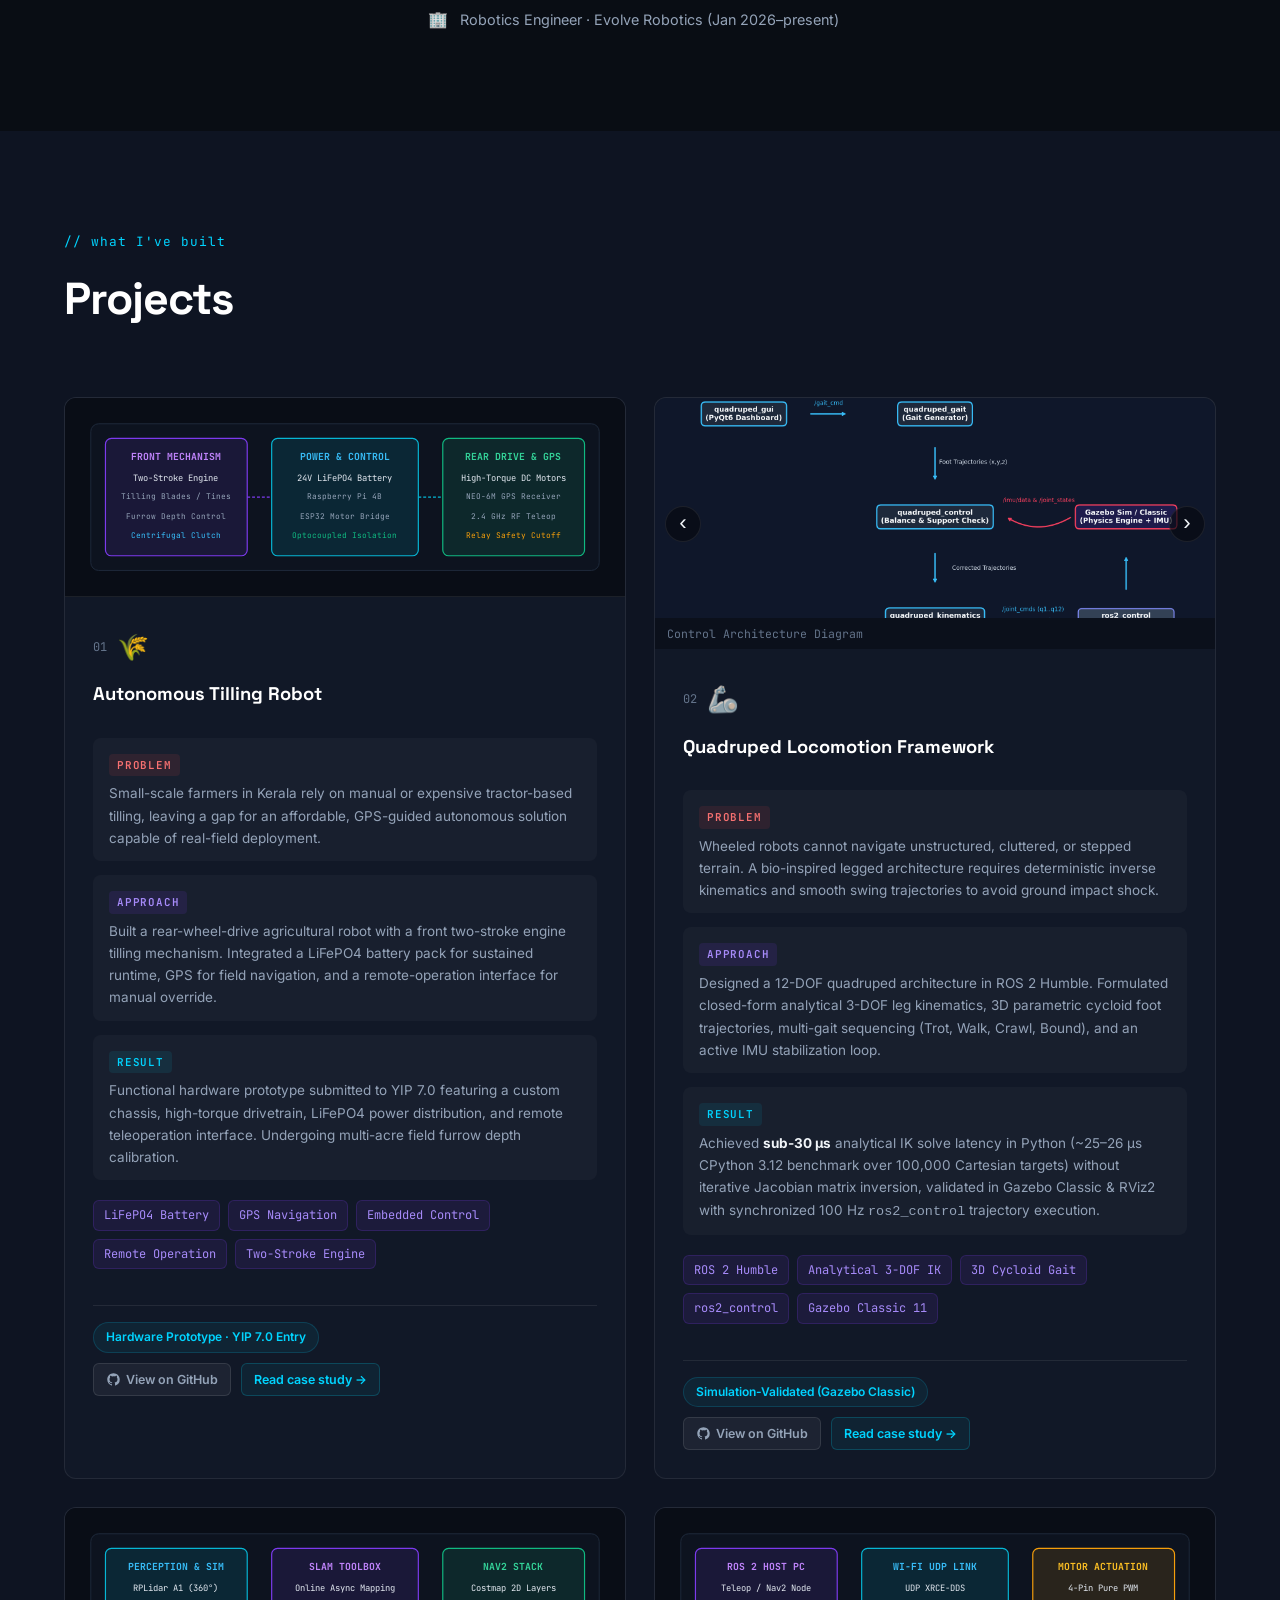
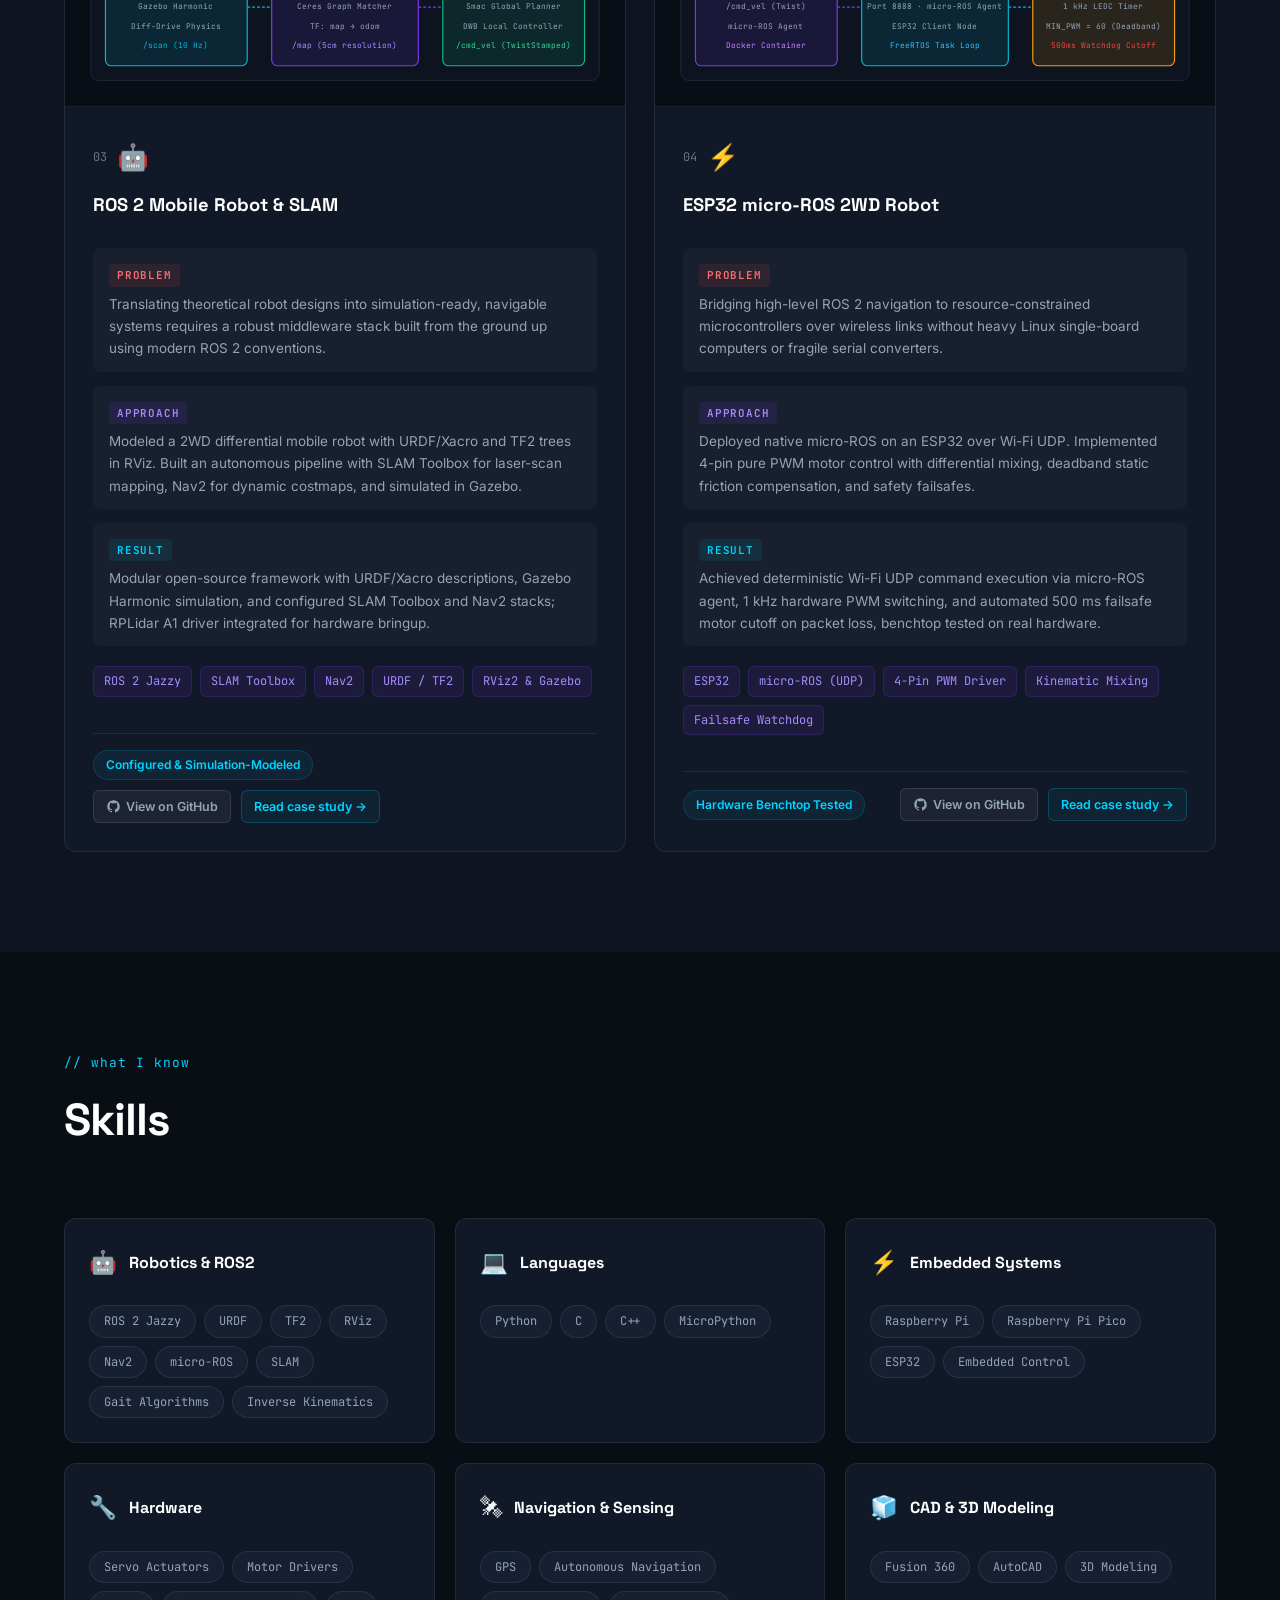
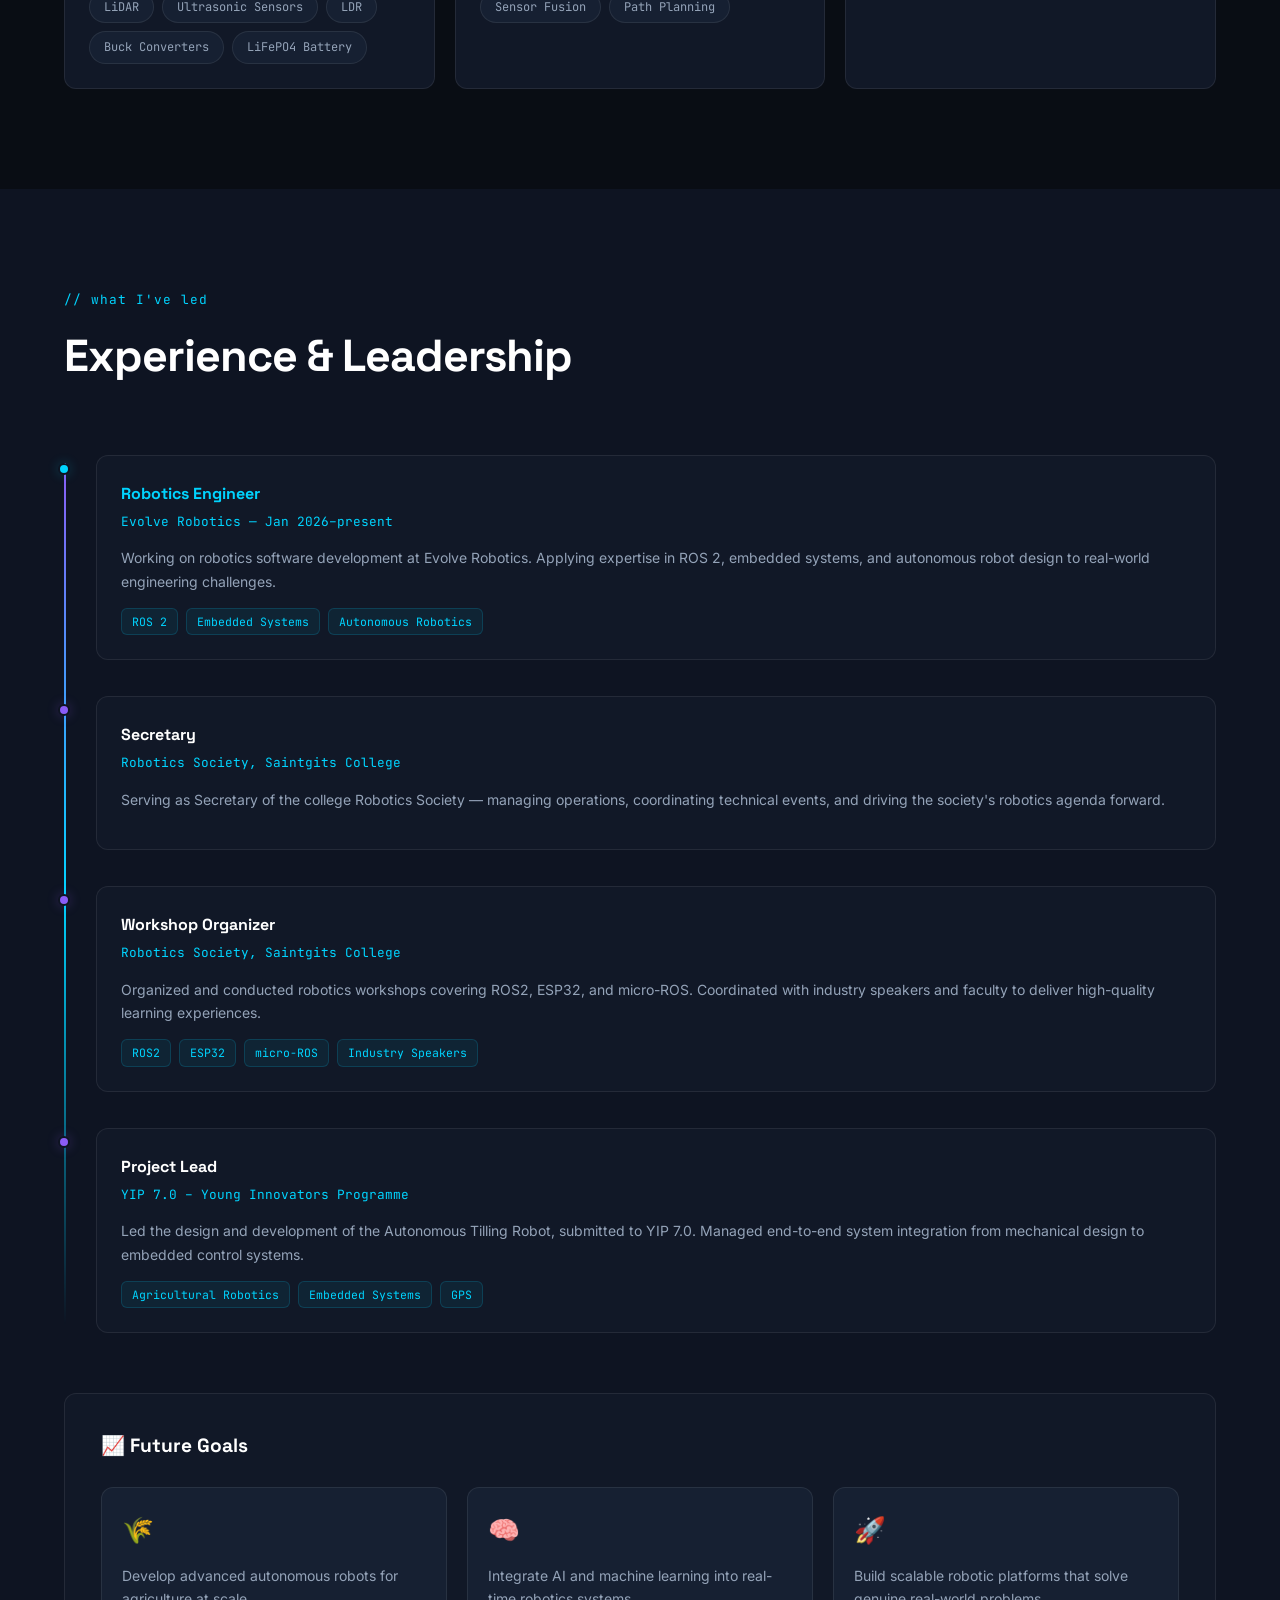
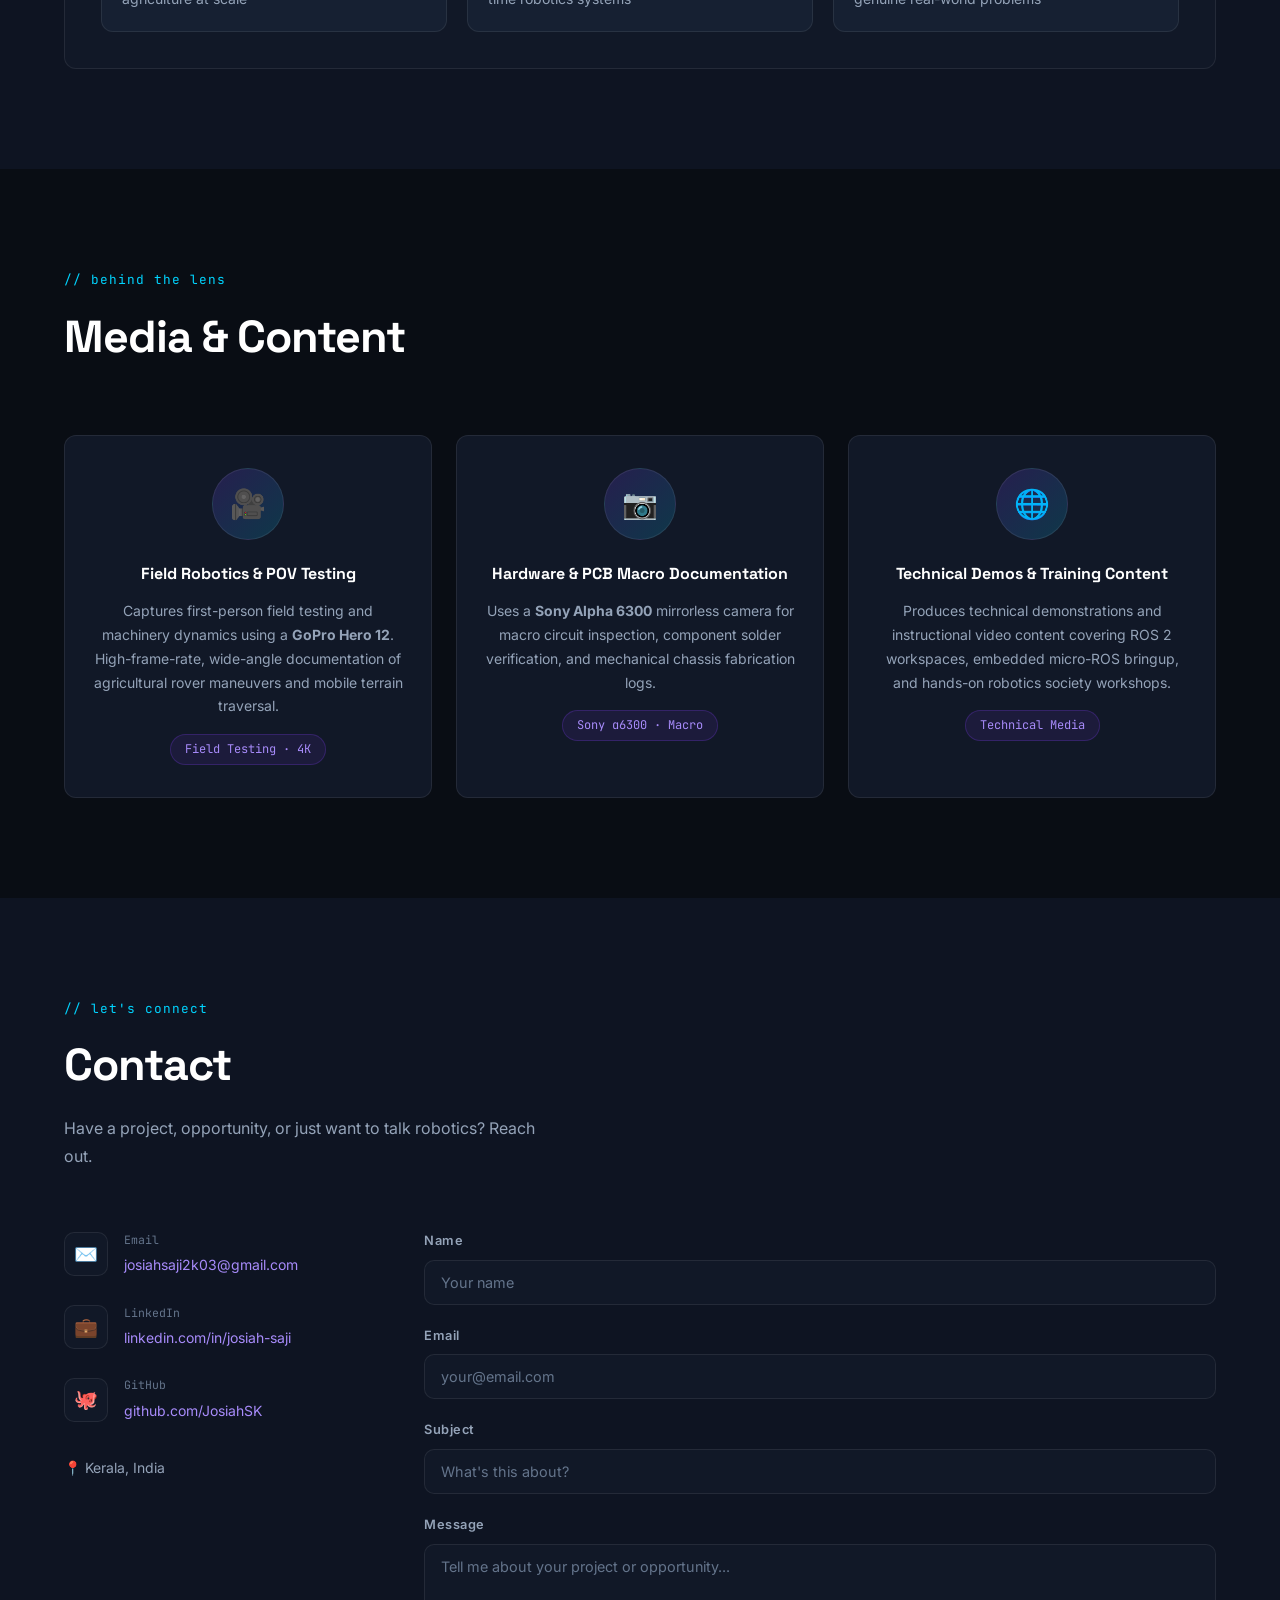
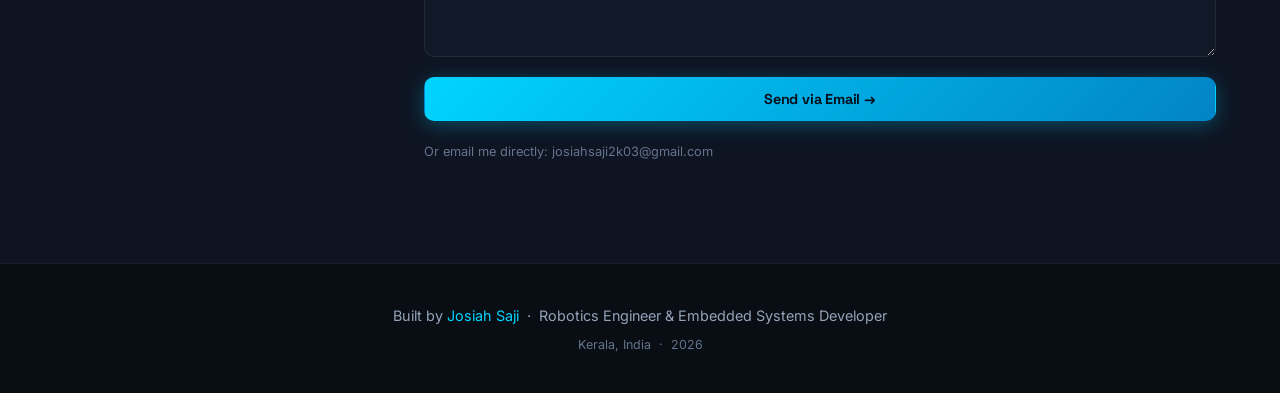
==== commit fc2a1d49: "feat: complete Portfolio V5.2 — engineering audit, accessible lightbox focus trap, TF frequency corr" ====
--- a/index.html
+++ b/index.html
@@ -111,7 +111,7 @@
           <div class="hero-stats-v5">
             <div class="stat-box">
               <span class="stat-val">100 Hz</span>
-              <span class="stat-desc">Quadruped Gazebo Simulation</span>
+              <span class="stat-desc">Quadruped ros2_control Sim</span>
             </div>
             <div class="stat-box">
               <span class="stat-val">ROS 2</span>
--- a/styles.css
+++ b/styles.css
@@ -49,6 +49,19 @@
 }
 .skip-link:focus {
   top: 16px;
+}
+
+/* Screen Reader Only Accessible Utility */
+.sr-only {
+  position: absolute;
+  width: 1px;
+  height: 1px;
+  padding: 0;
+  margin: -1px;
+  overflow: hidden;
+  clip: rect(0, 0, 0, 0);
+  white-space: nowrap;
+  border: 0;
 }
 
 code, pre {
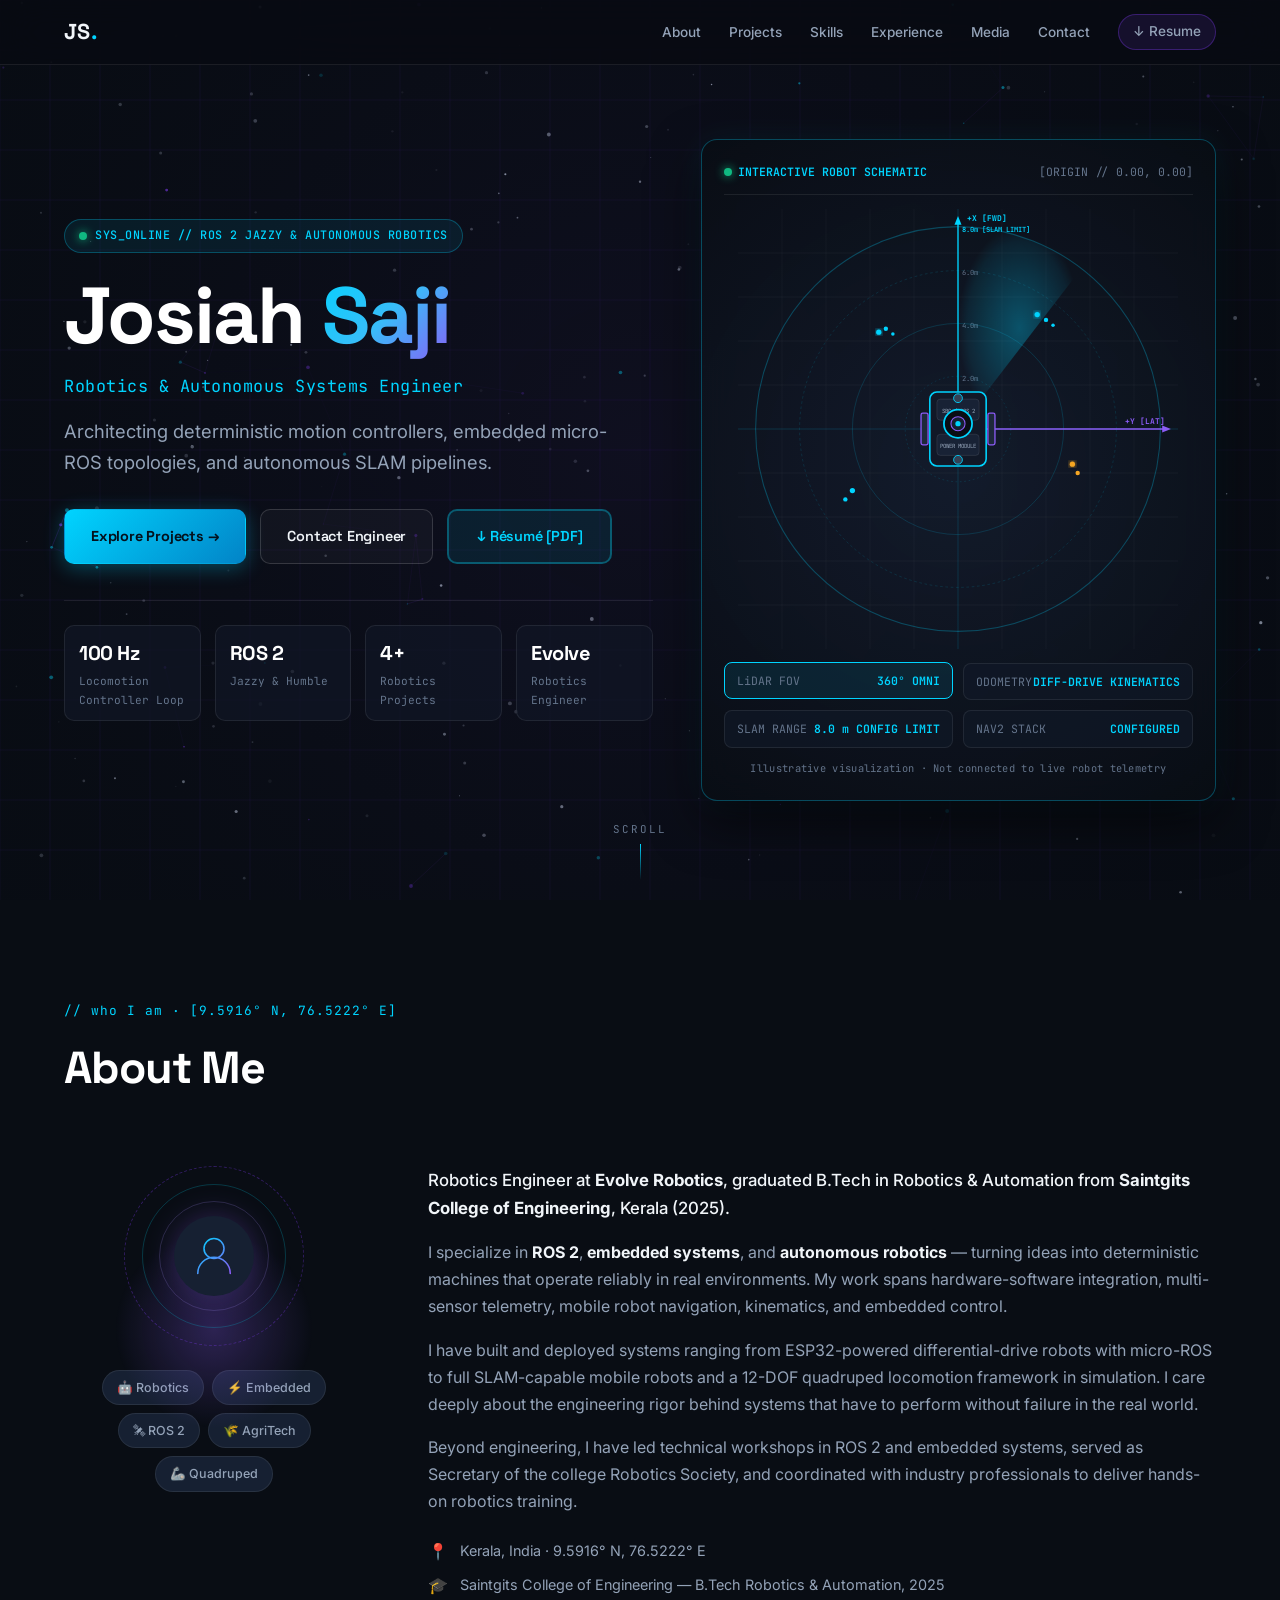
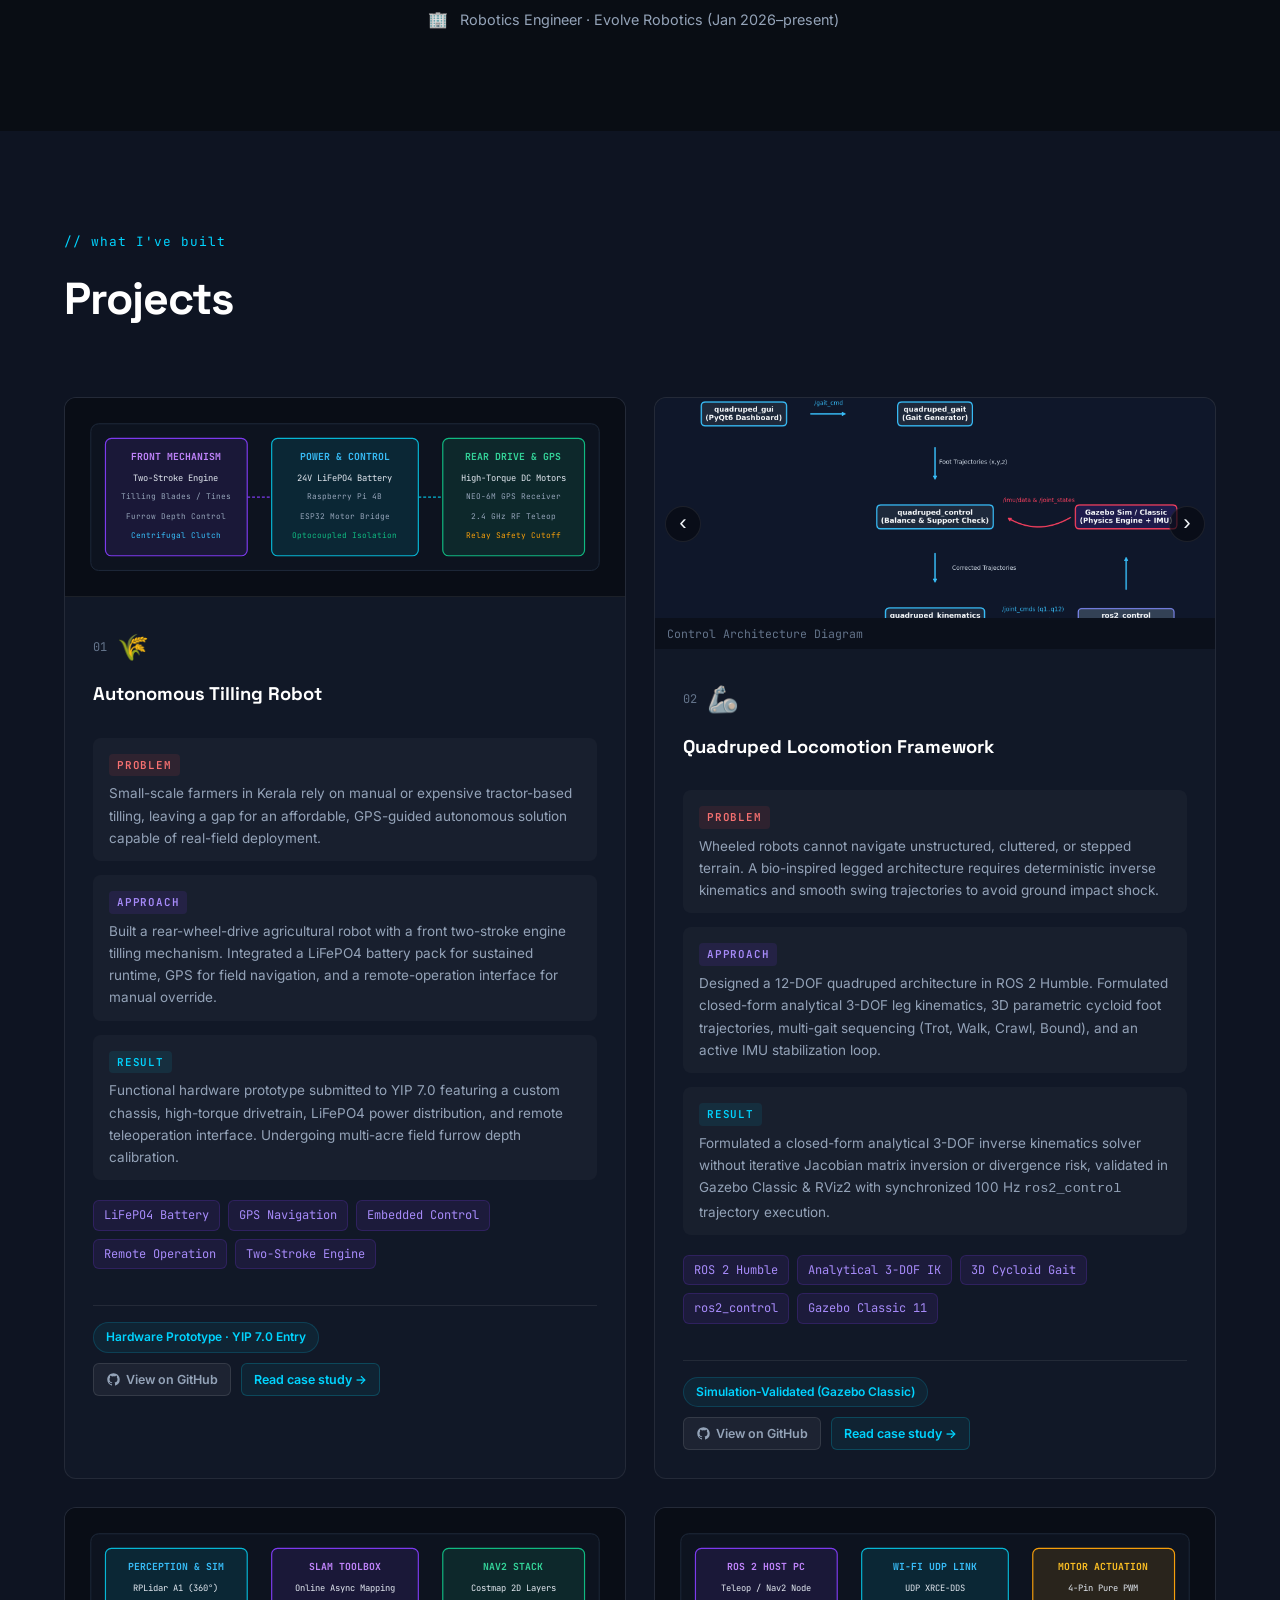
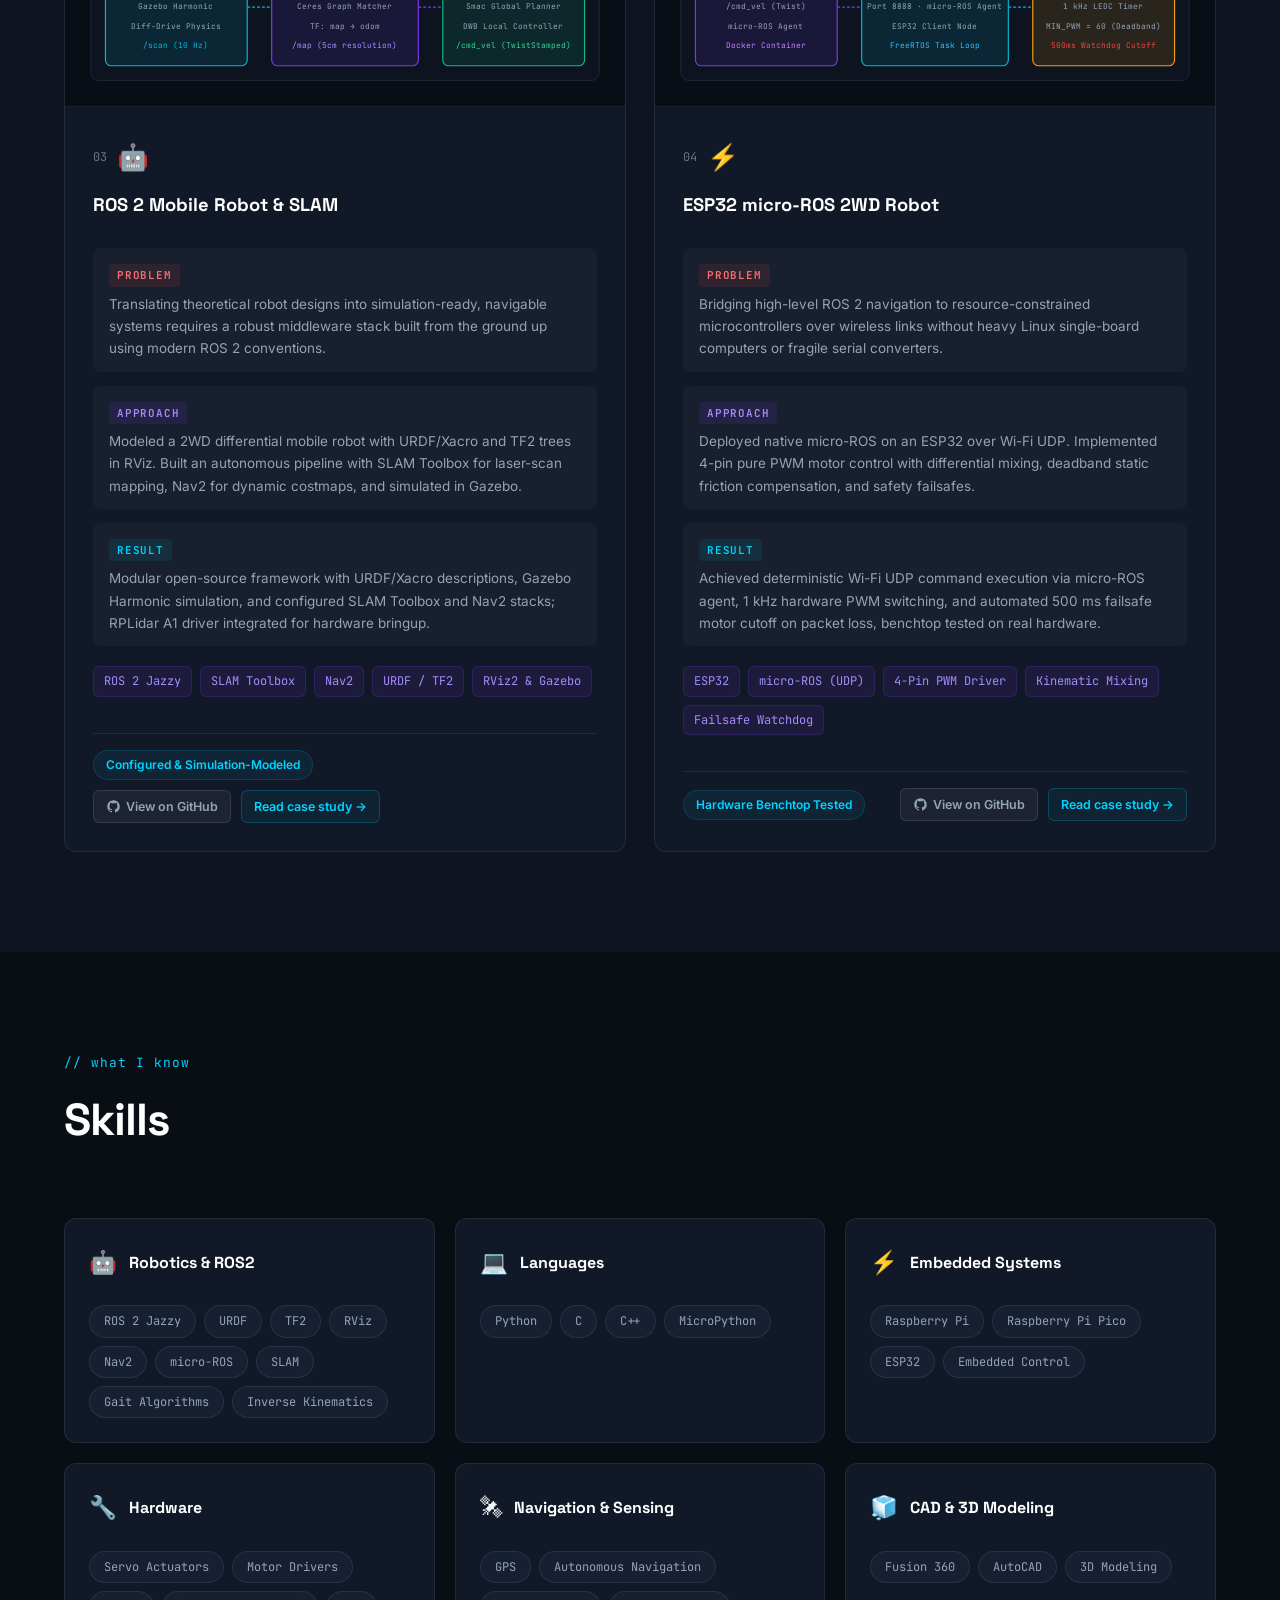
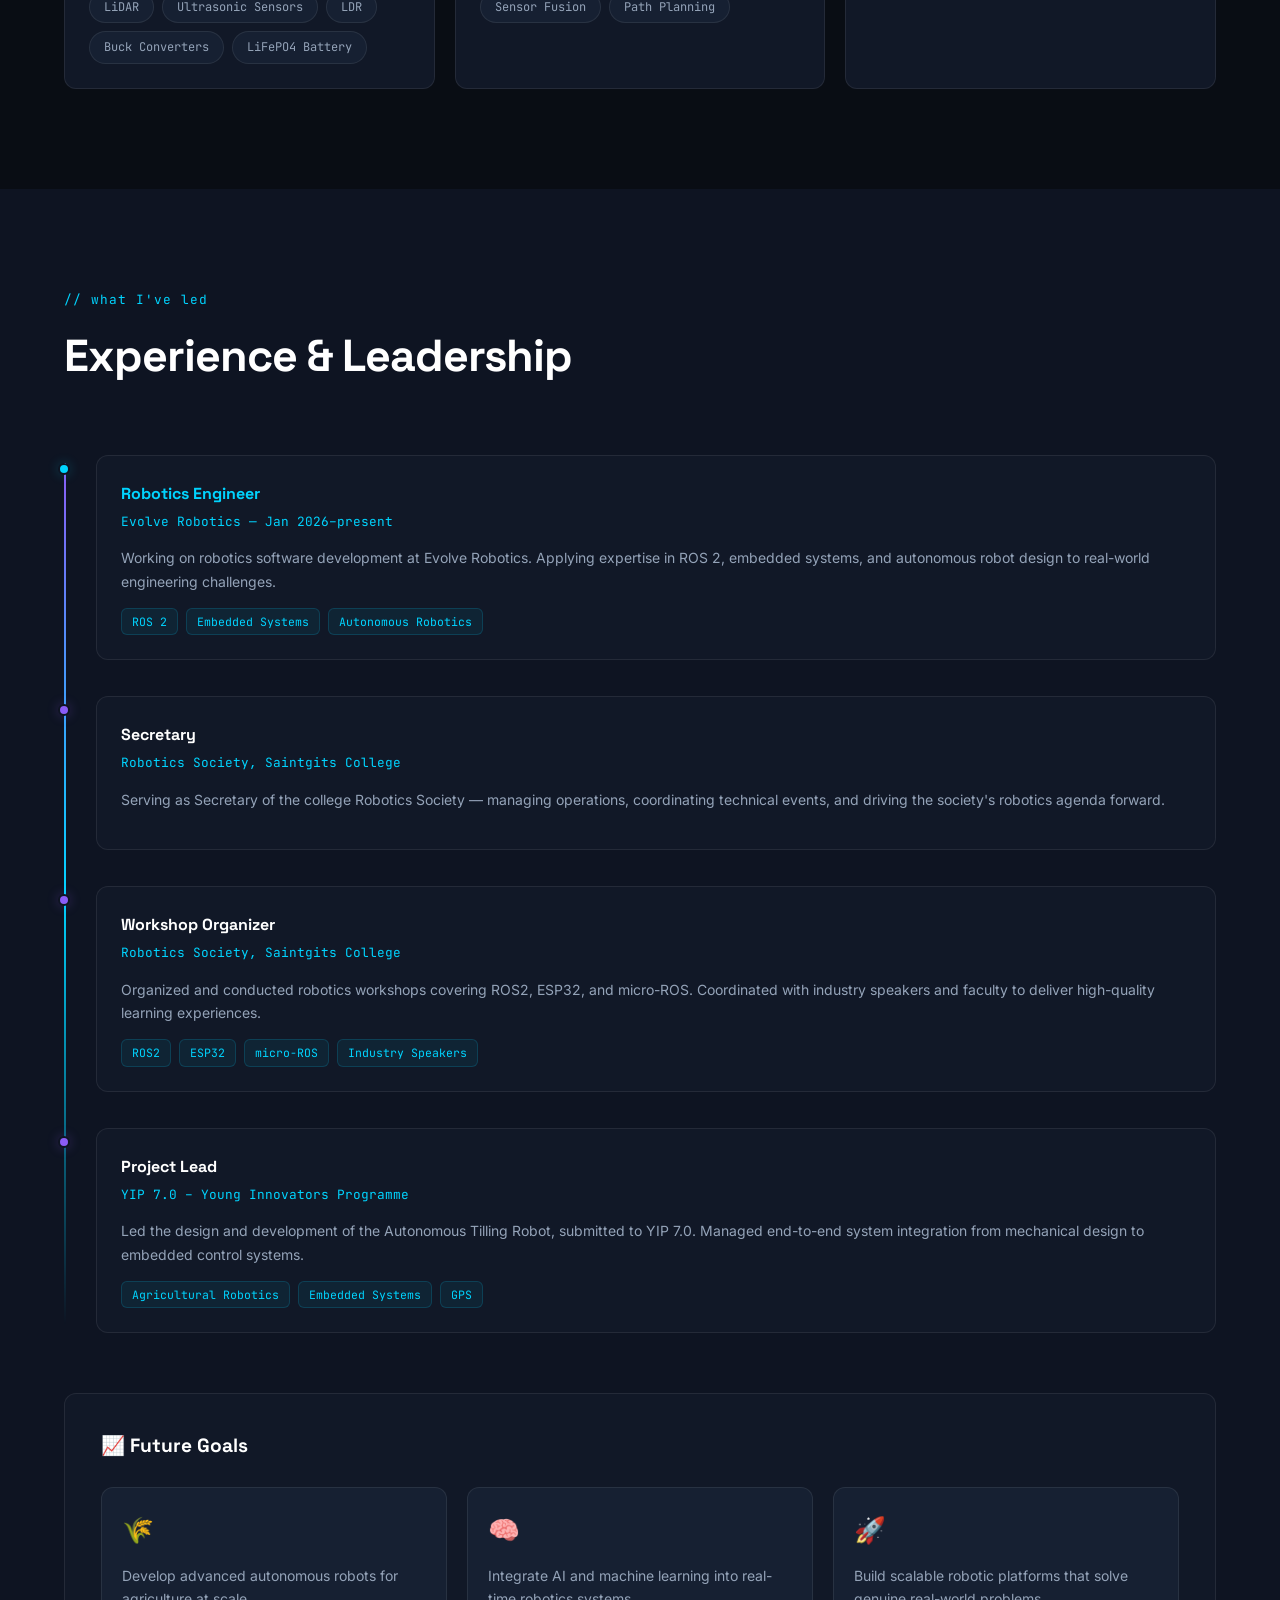
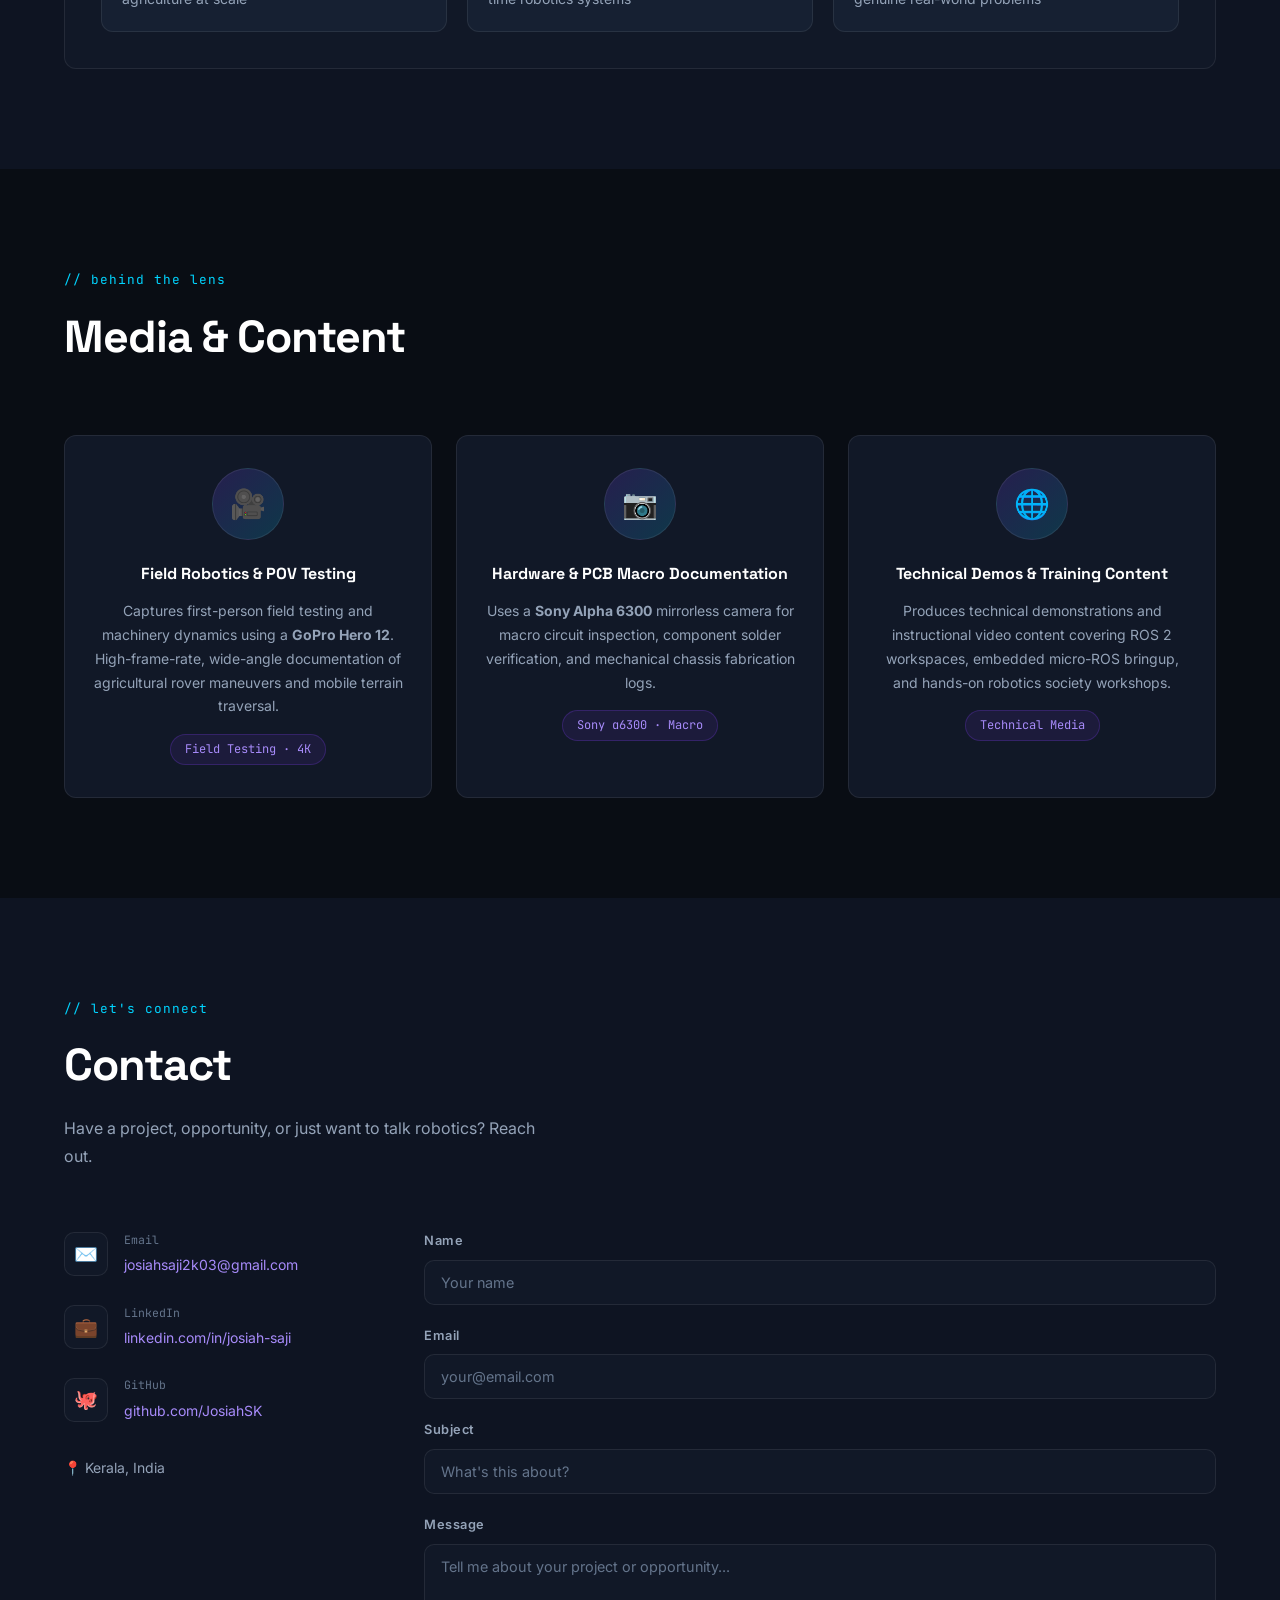
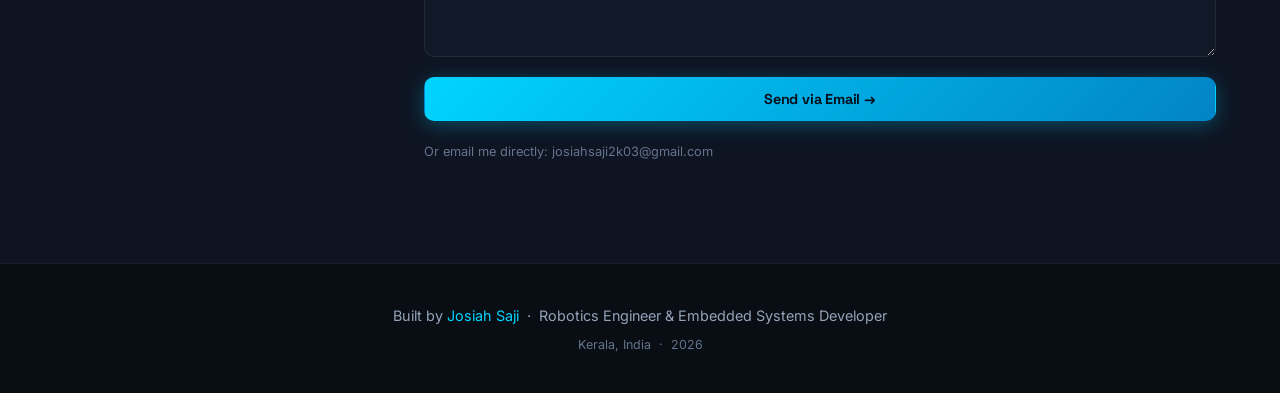
==== commit 6ae094ac: "feat: complete Portfolio V5.2.1 — quadruped controller loop grounding, purge unevidenced IK timing, " ====
--- a/index.html
+++ b/index.html
@@ -69,7 +69,7 @@
         <li><a href="#contact">Contact</a></li>
         <li><a href="assets/resume/resume.pdf" class="nav-resume-btn" id="navResumeBtn" download>&#x2193;&nbsp;Resume</a></li>
       </ul>
-      <button class="hamburger" id="hamburger" aria-label="Open menu">
+      <button class="hamburger" id="hamburger" aria-label="Open menu" aria-expanded="false" aria-controls="mobileMenu">
         <span></span><span></span><span></span>
       </button>
     </div>
@@ -111,7 +111,7 @@
           <div class="hero-stats-v5">
             <div class="stat-box">
               <span class="stat-val">100 Hz</span>
-              <span class="stat-desc">Quadruped ros2_control Sim</span>
+              <span class="stat-desc">Locomotion Controller Loop</span>
             </div>
             <div class="stat-box">
               <span class="stat-val">ROS 2</span>
@@ -469,7 +469,7 @@
               </div>
               <div class="narrative-block">
                 <span class="narrative-label result">Result</span>
-                <p>Achieved <strong>sub-30 µs</strong> analytical IK solve latency in Python (~25–26 µs CPython 3.12 benchmark over 100,000 Cartesian targets) without iterative Jacobian matrix inversion, validated in Gazebo Classic &amp; RViz2 with synchronized 100 Hz <code>ros2_control</code> trajectory execution.</p>
+                <p>Formulated a closed-form analytical 3-DOF inverse kinematics solver without iterative Jacobian matrix inversion or divergence risk, validated in Gazebo Classic &amp; RViz2 with synchronized 100 Hz <code>ros2_control</code> trajectory execution.</p>
               </div>
             </div>
 
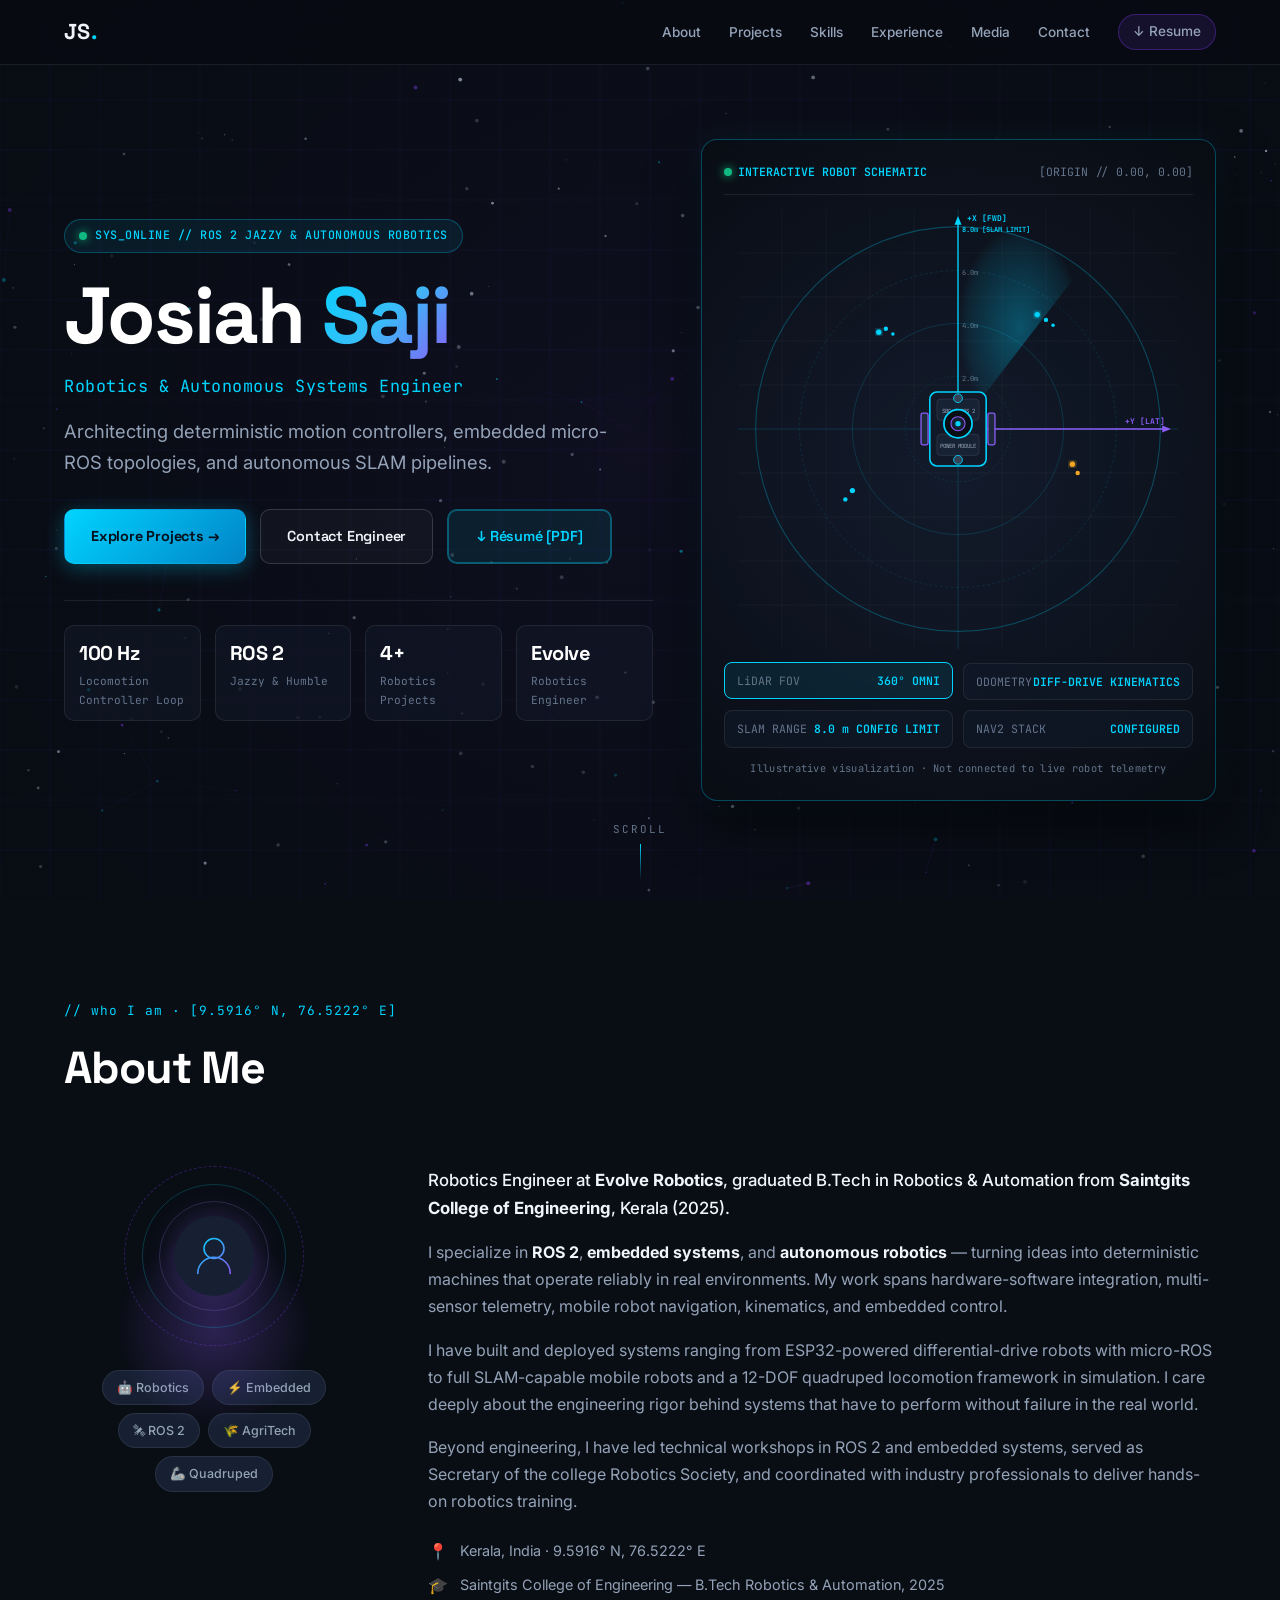
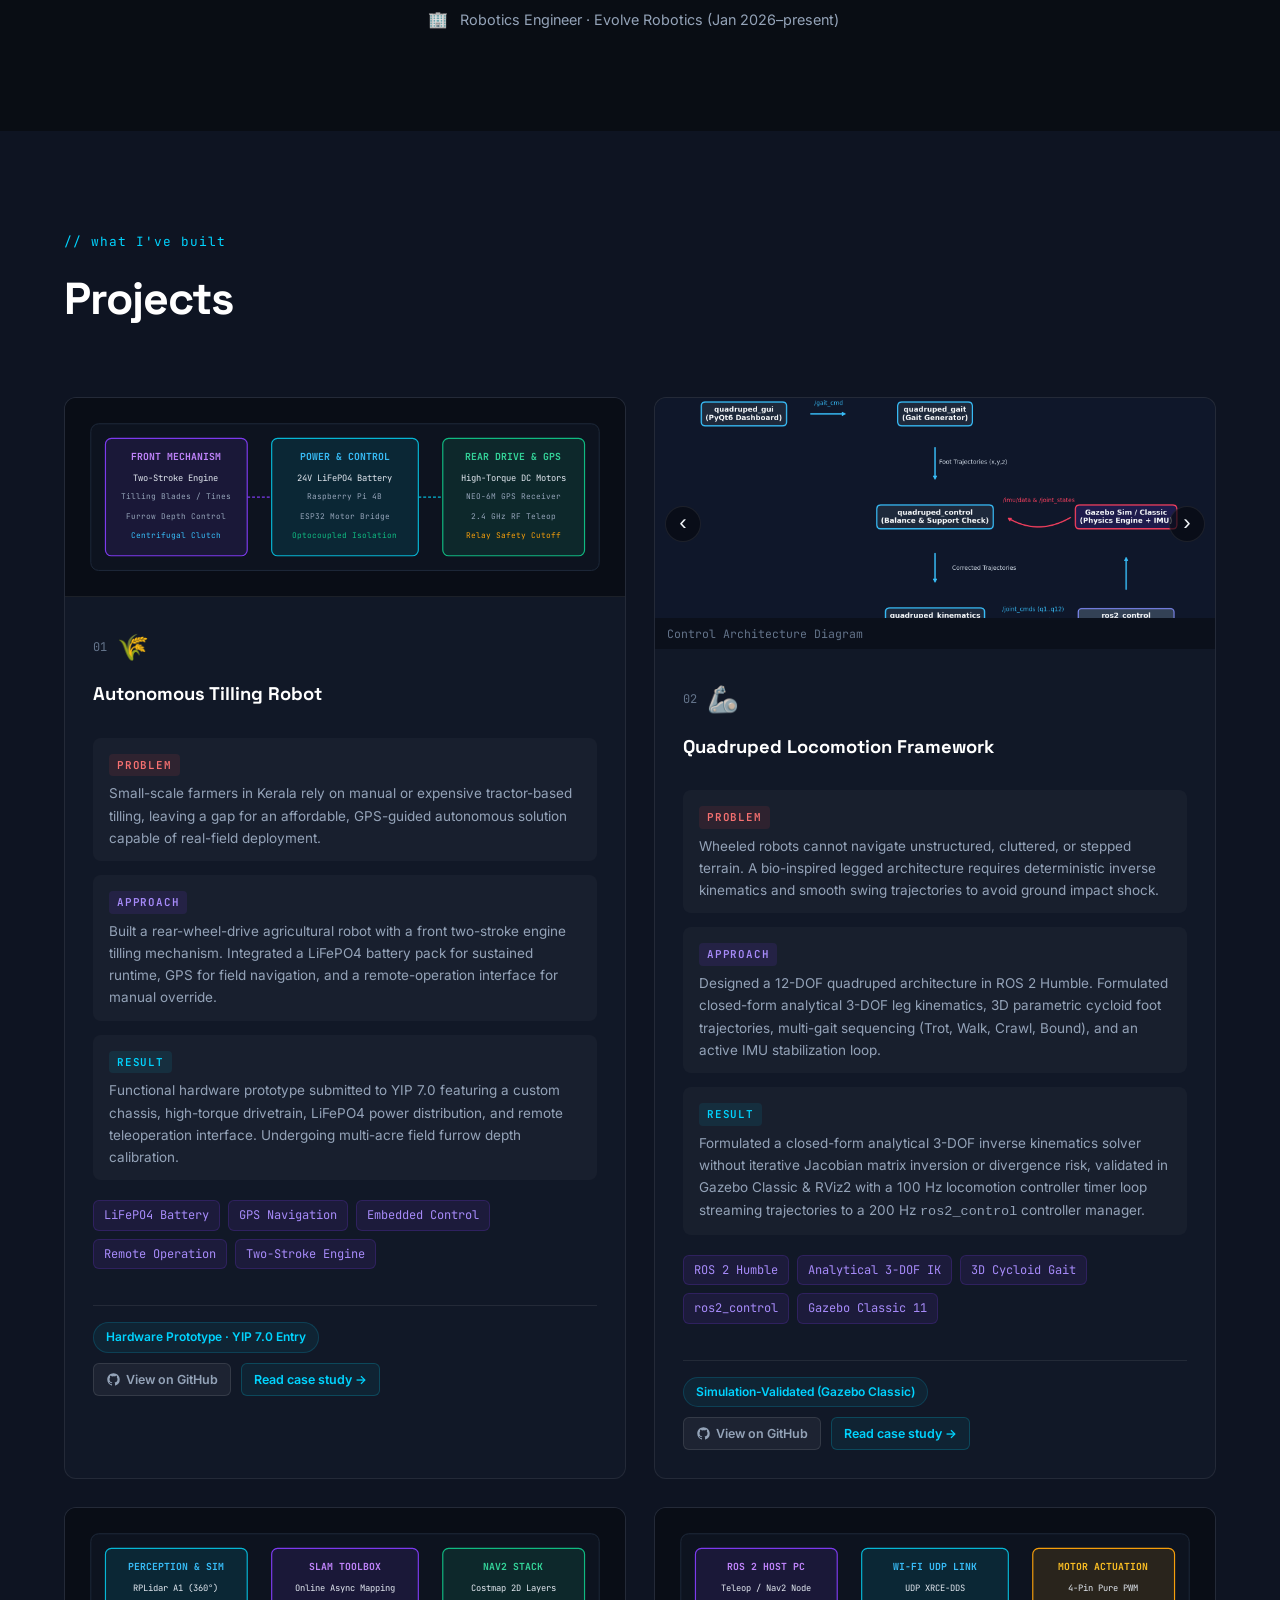
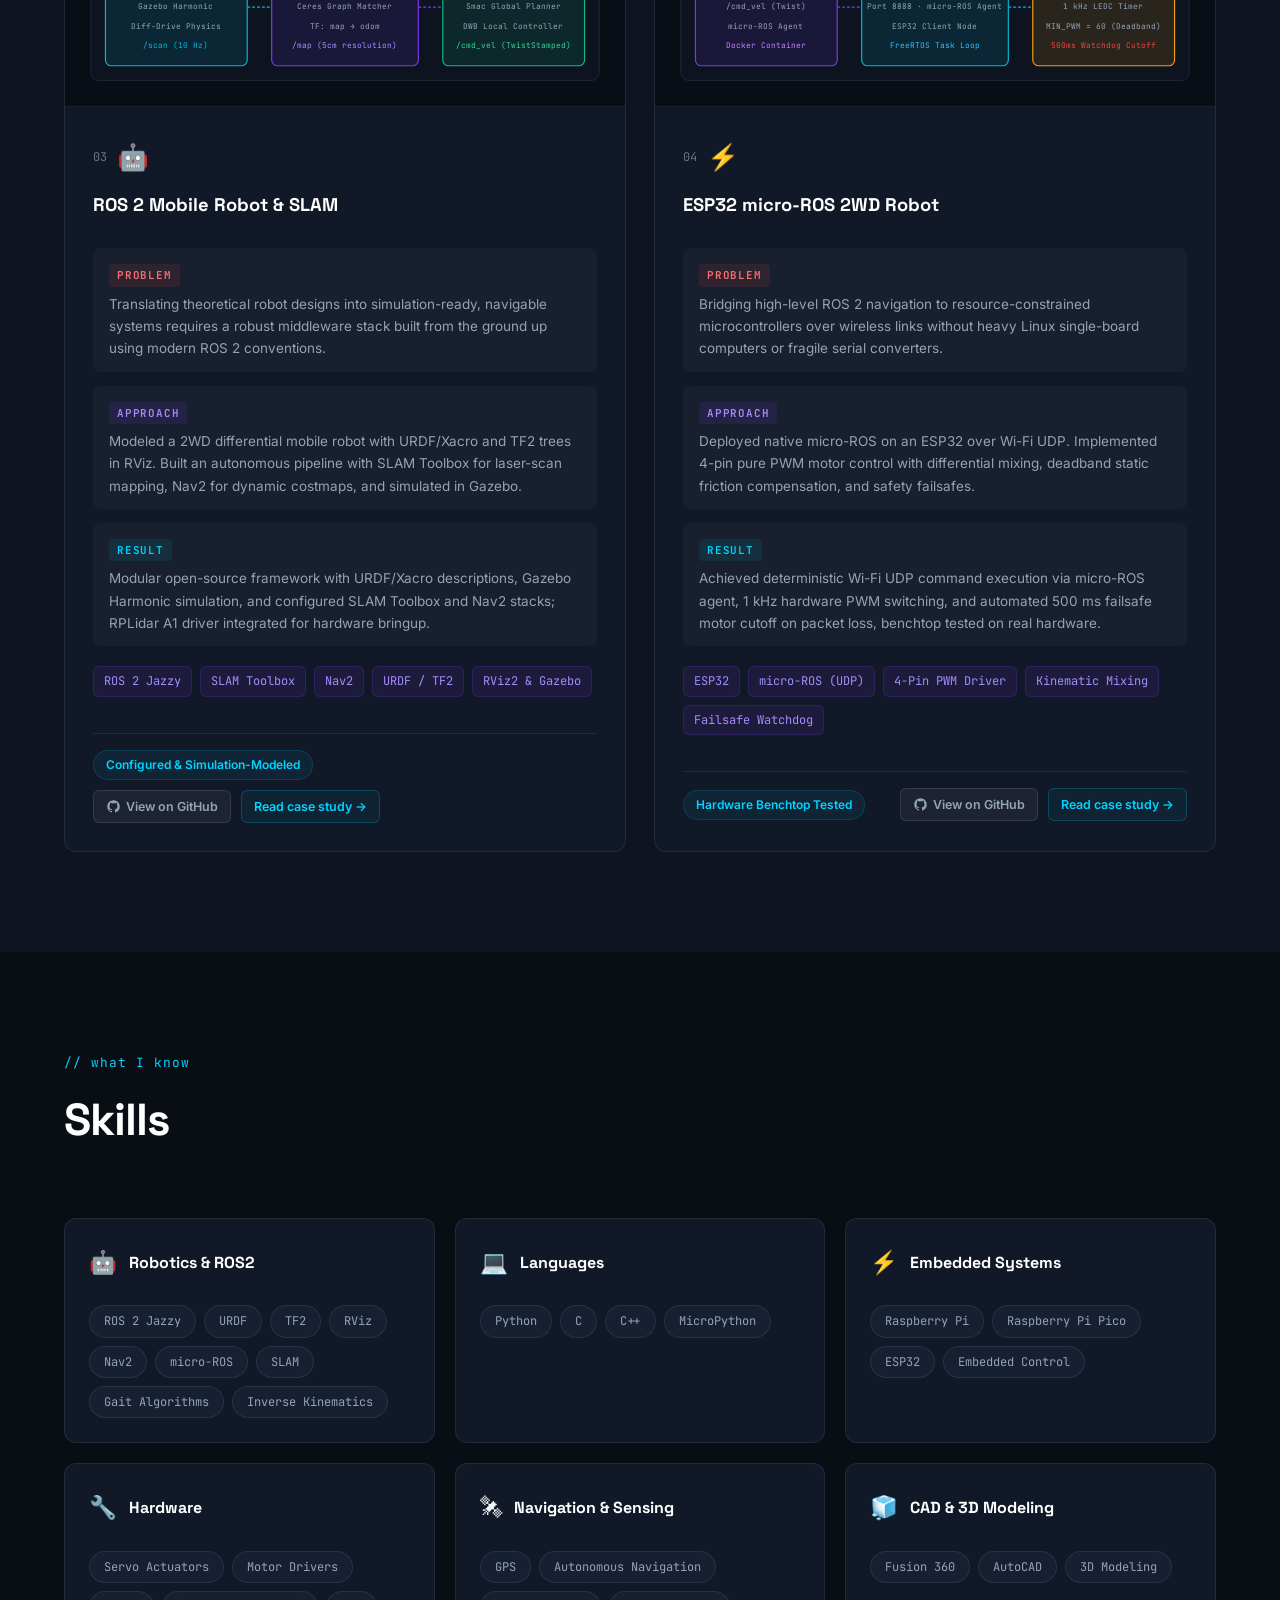
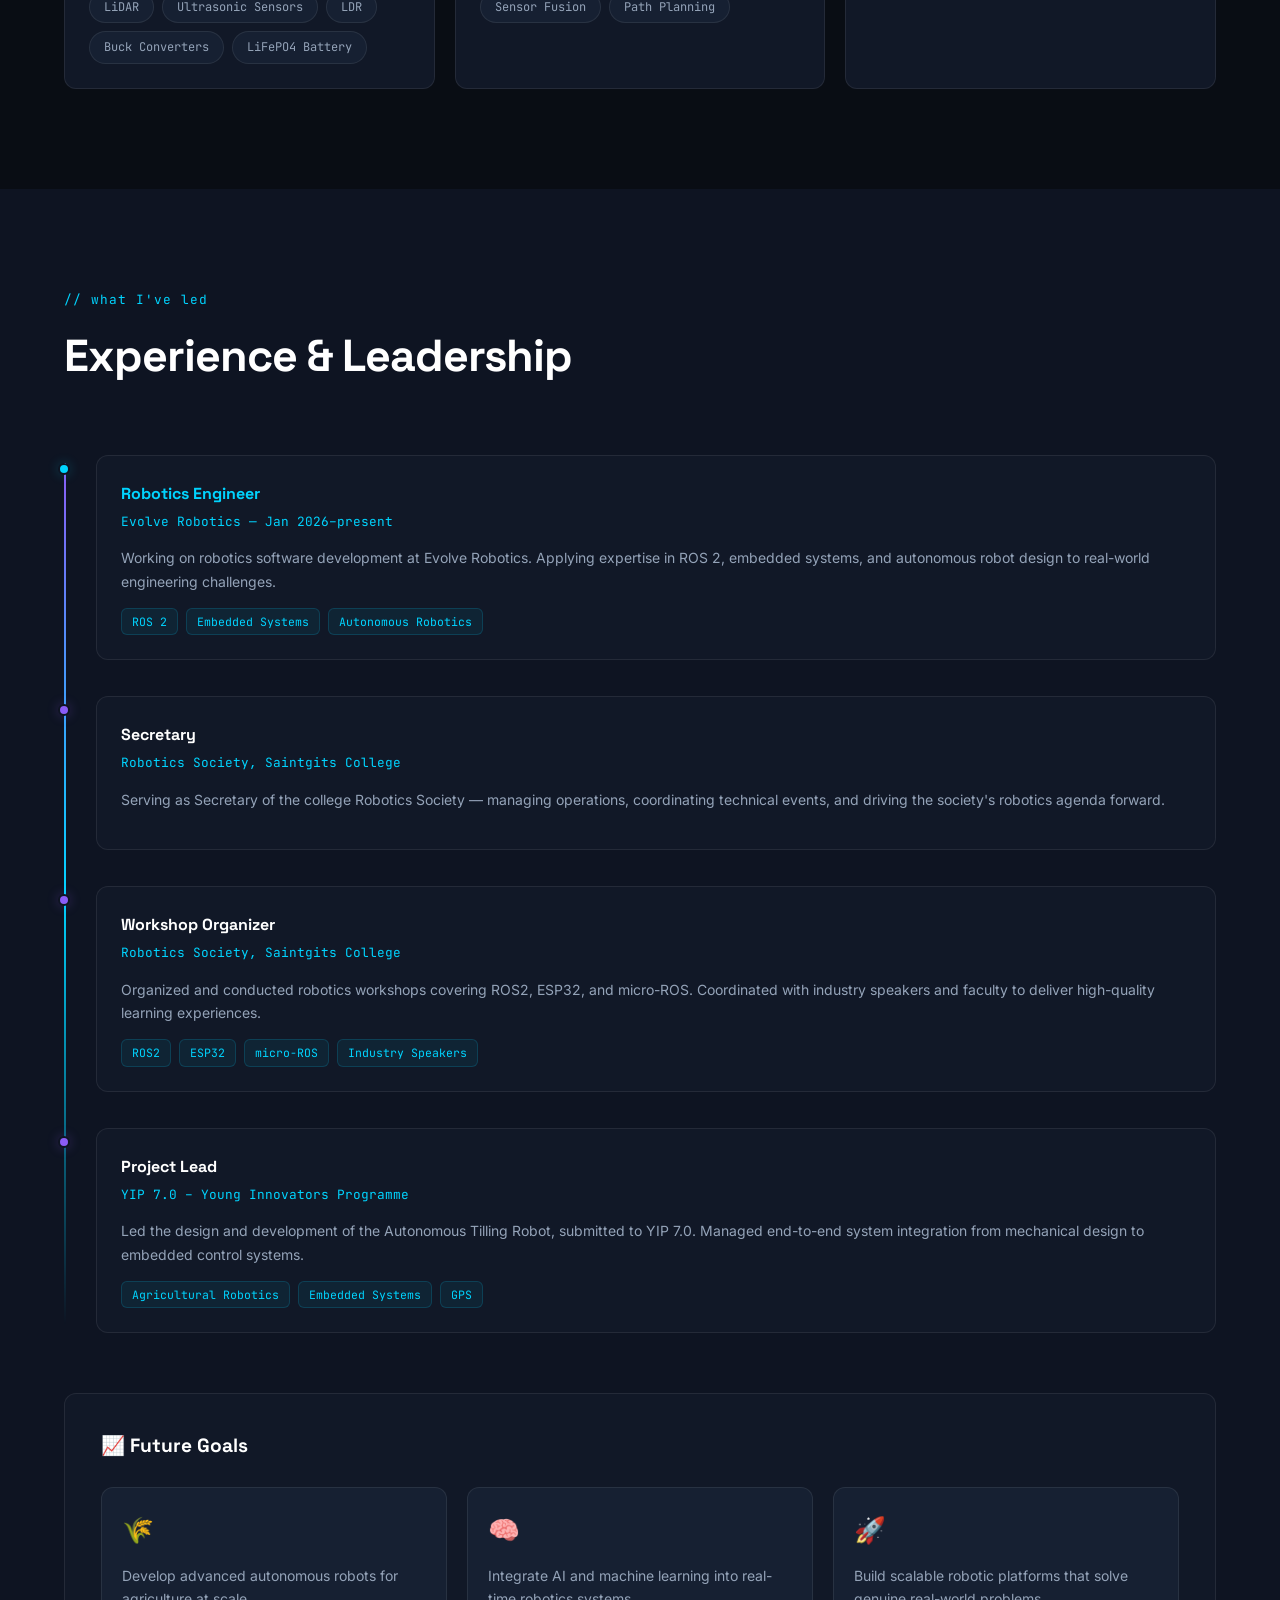
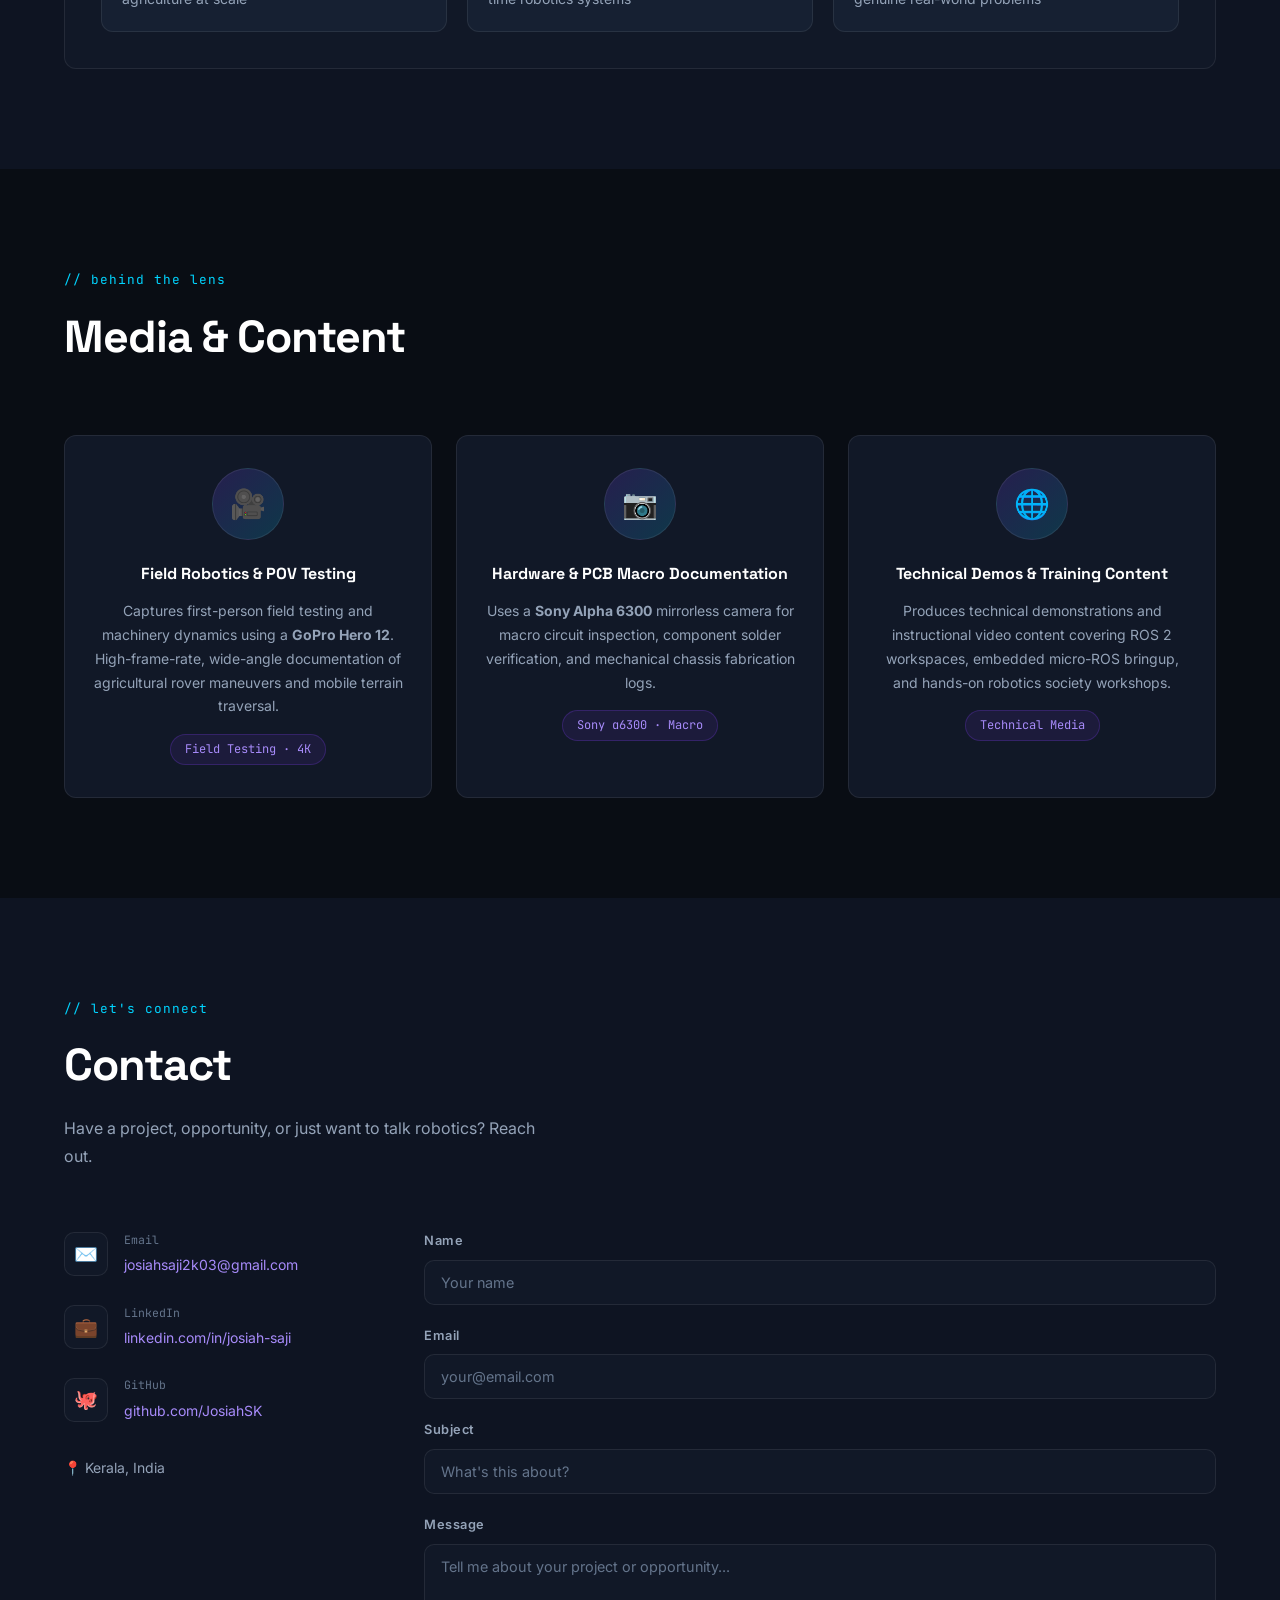
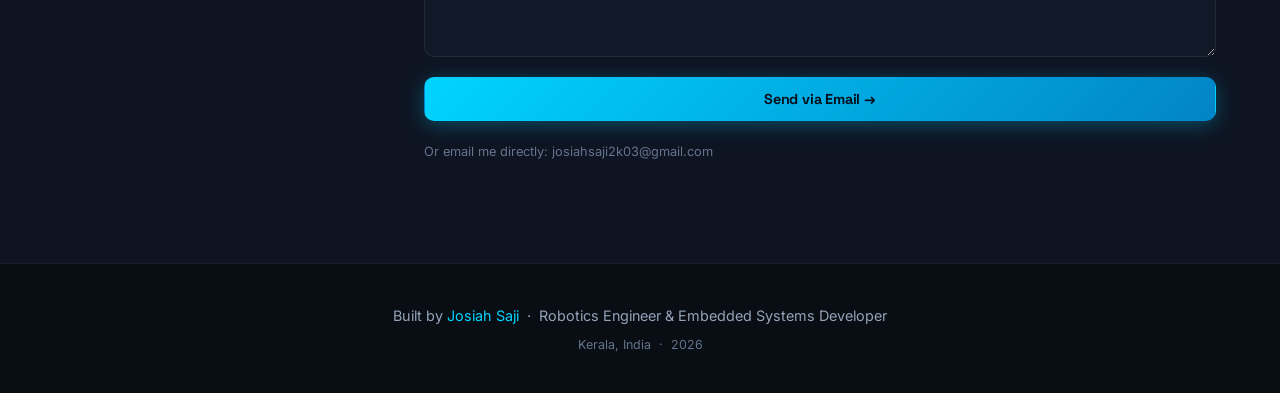
==== commit f998630f: "feat(v5.3): execute max-depth engineering audit, disambiguate quadruped frequencies, harden accessib" ====
--- a/index.html
+++ b/index.html
@@ -469,7 +469,7 @@
               </div>
               <div class="narrative-block">
                 <span class="narrative-label result">Result</span>
-                <p>Formulated a closed-form analytical 3-DOF inverse kinematics solver without iterative Jacobian matrix inversion or divergence risk, validated in Gazebo Classic &amp; RViz2 with synchronized 100 Hz <code>ros2_control</code> trajectory execution.</p>
+                <p>Formulated a closed-form analytical 3-DOF inverse kinematics solver without iterative Jacobian matrix inversion or divergence risk, validated in Gazebo Classic &amp; RViz2 with a 100 Hz locomotion controller timer loop streaming trajectories to a 200 Hz <code>ros2_control</code> controller manager.</p>
               </div>
             </div>
 
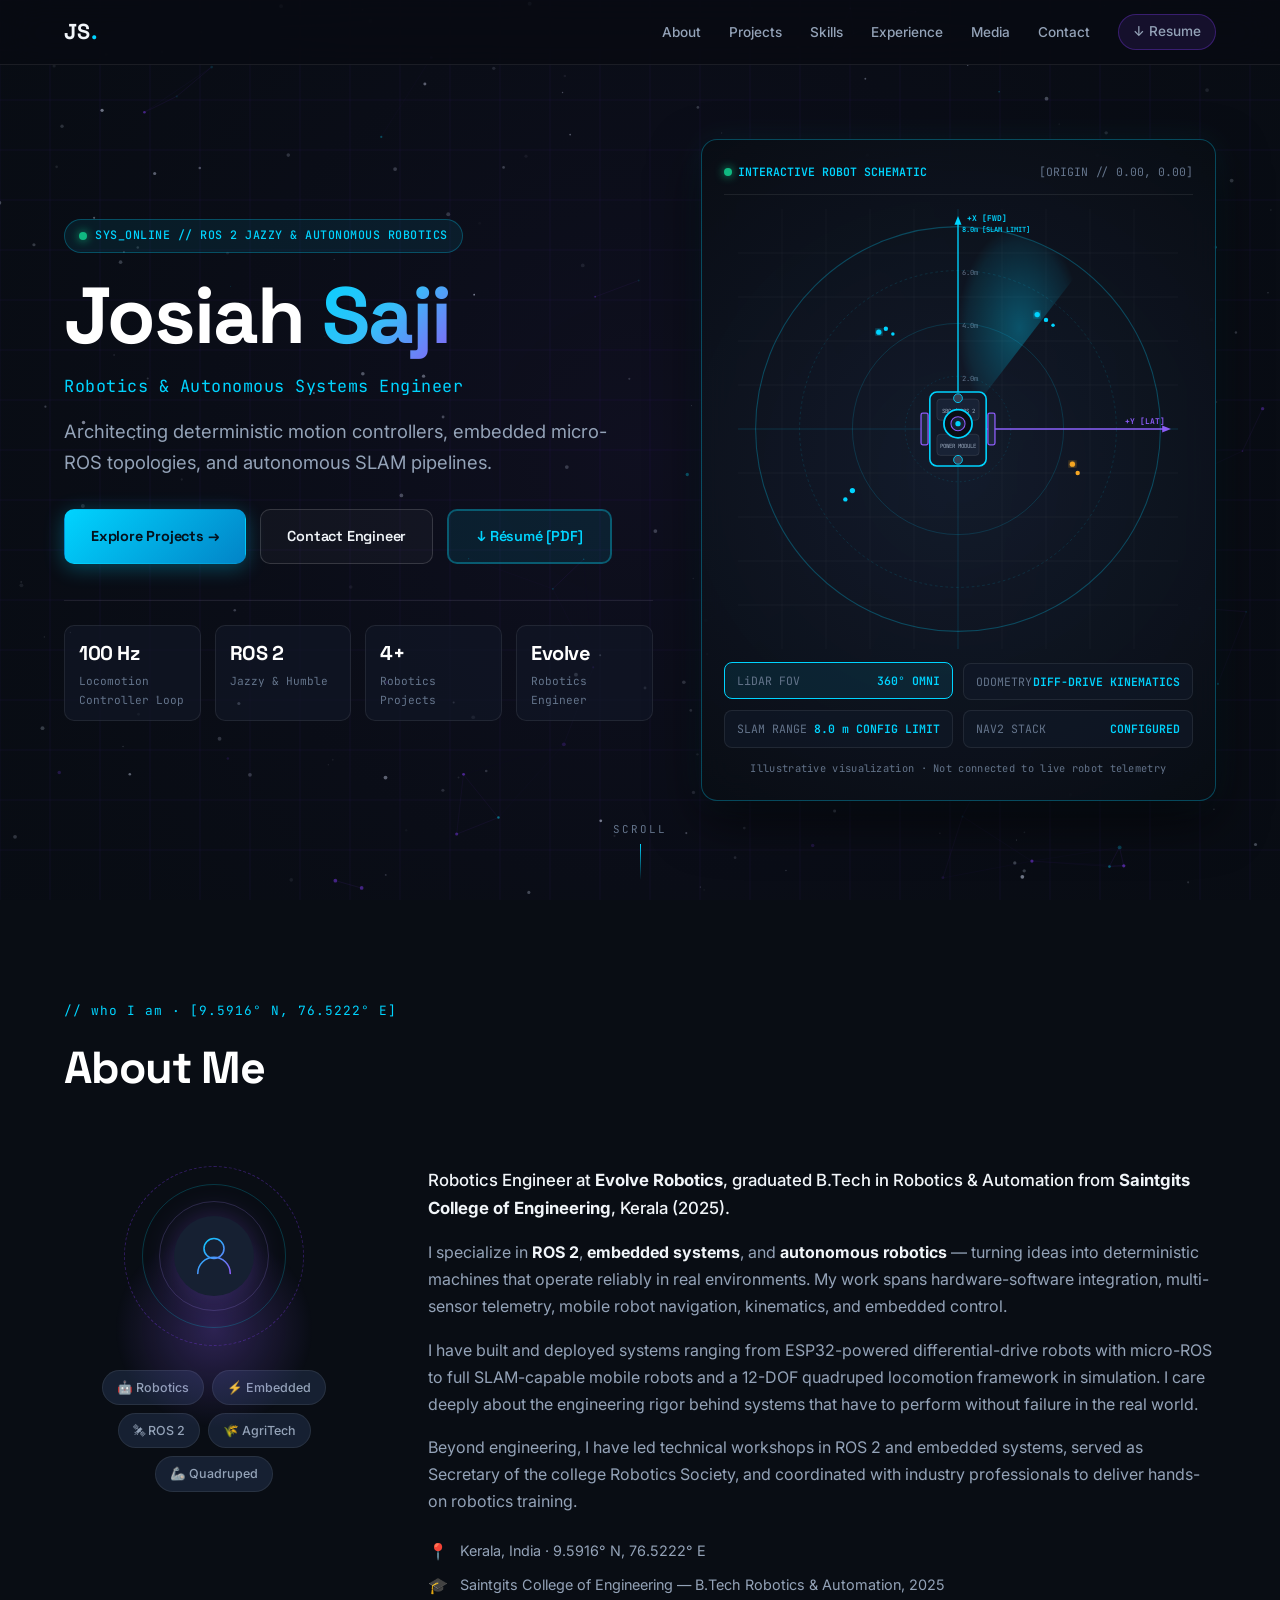
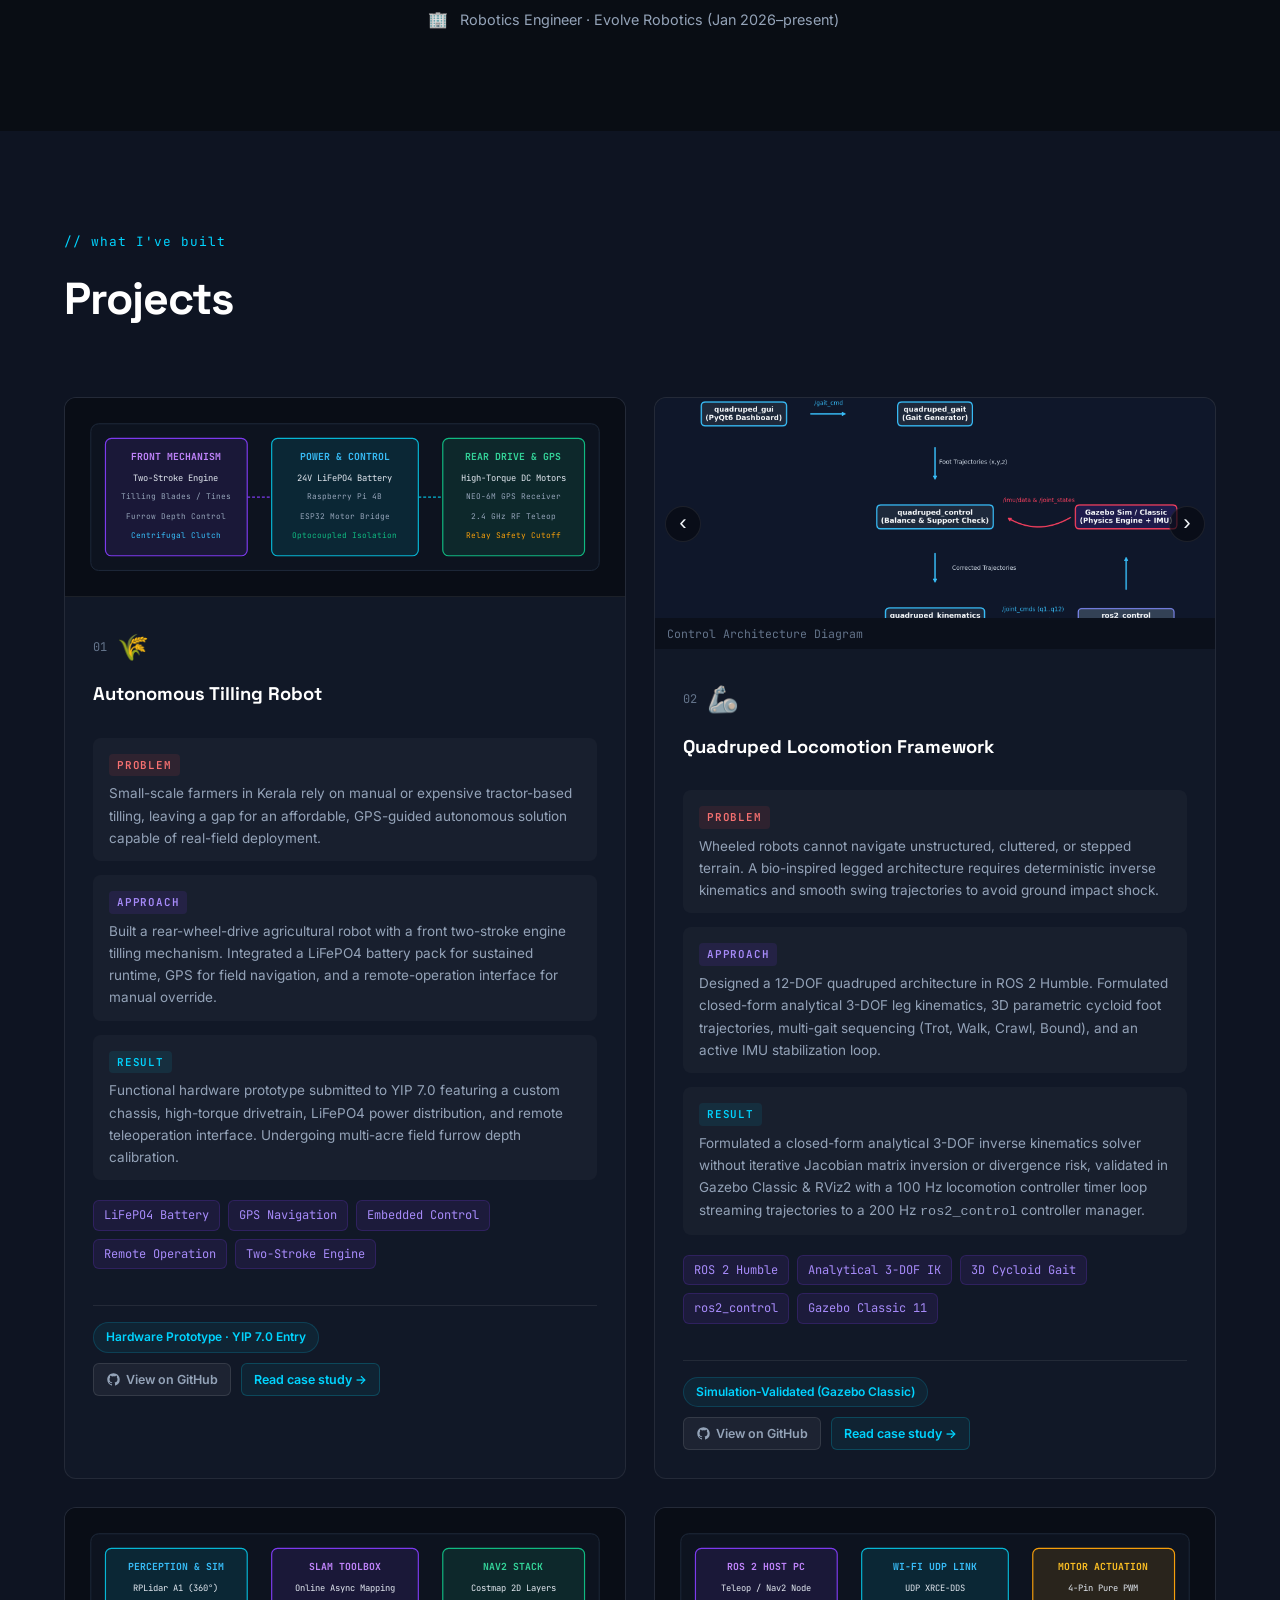
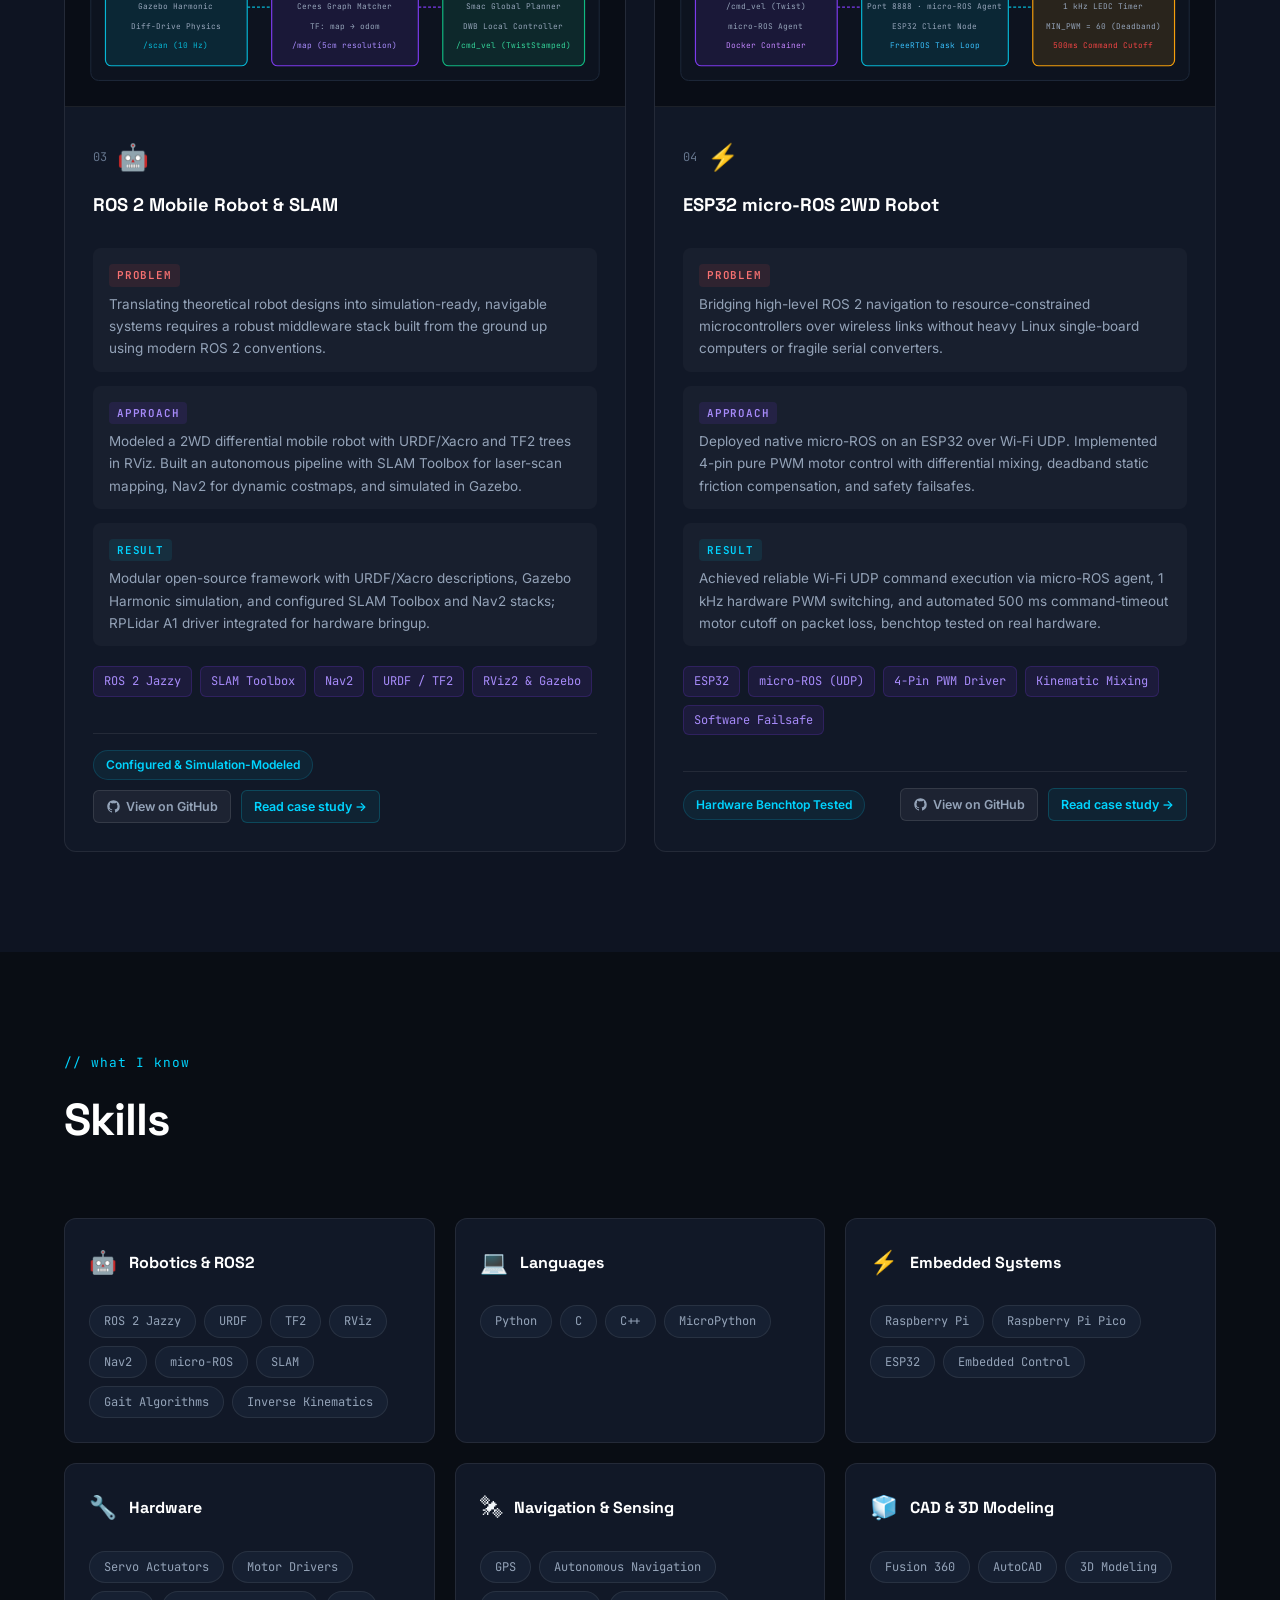
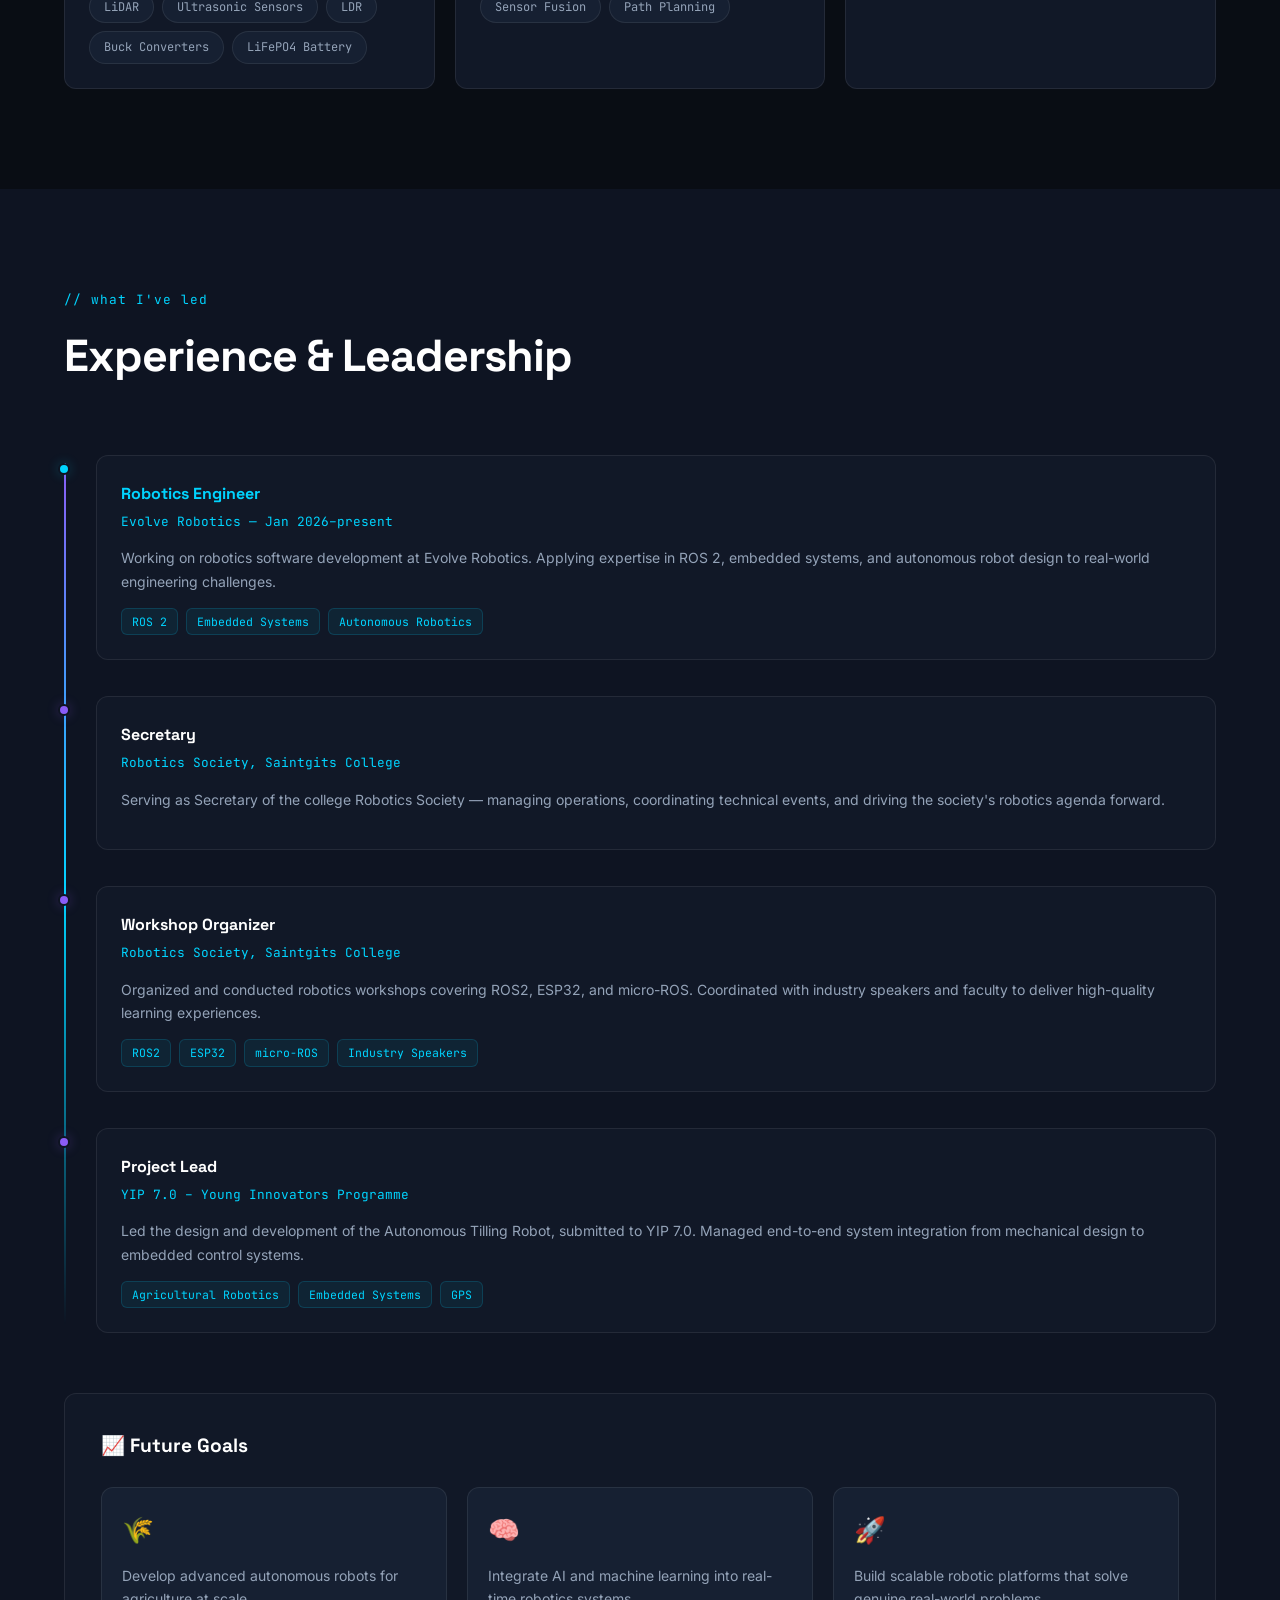
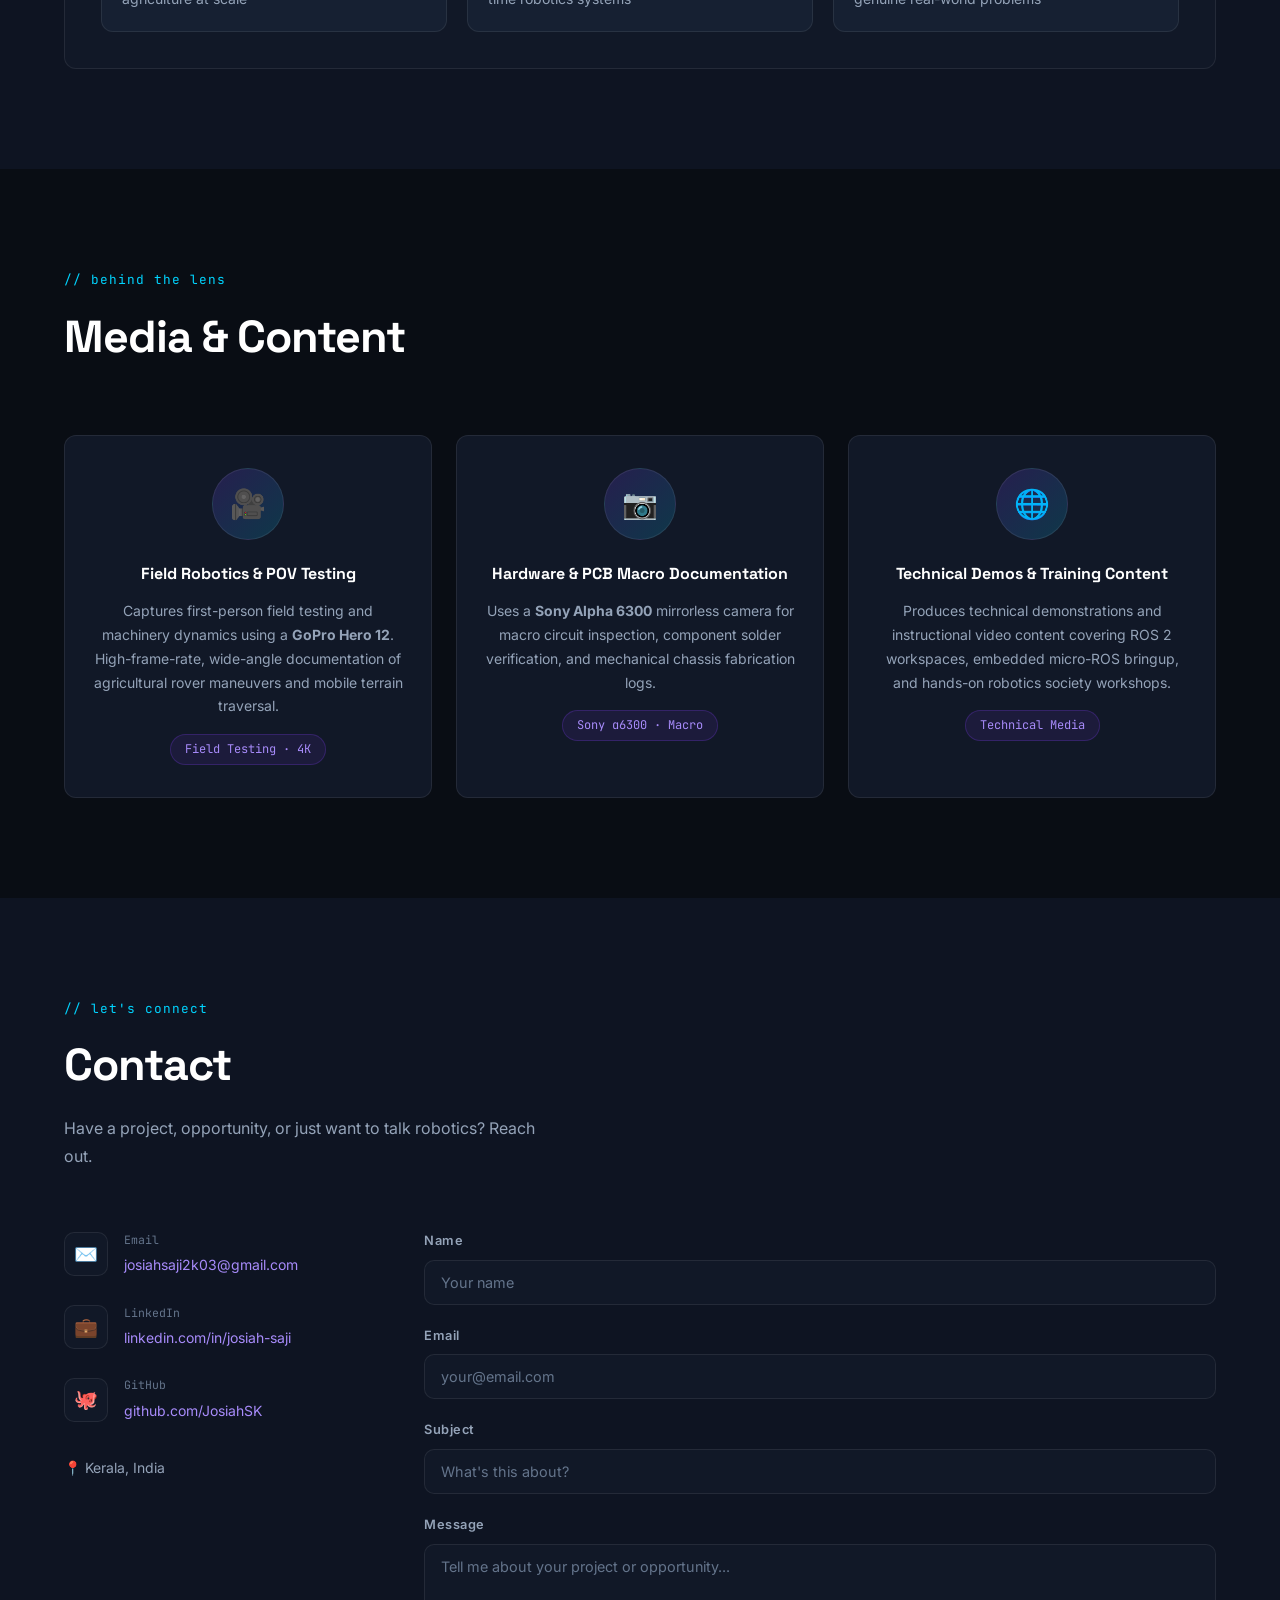
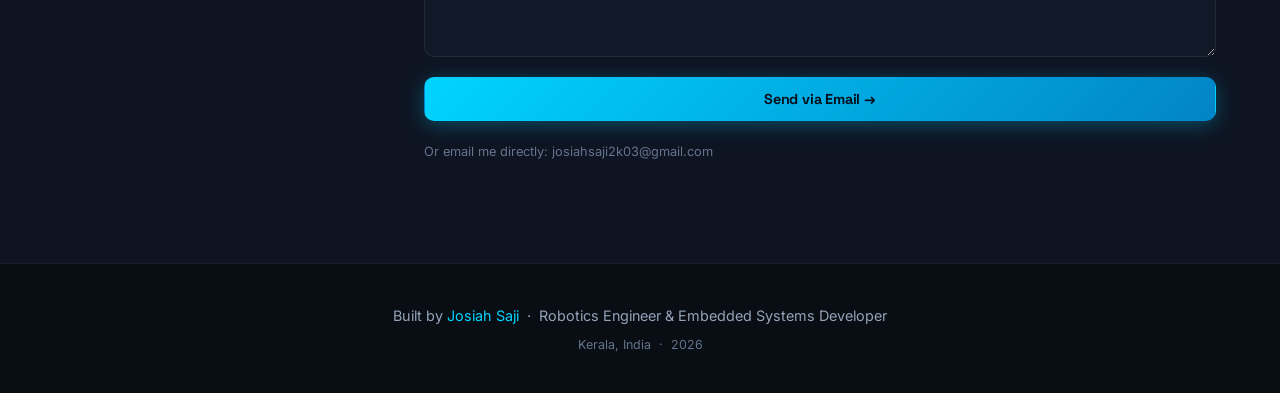
==== commit 43b8534a: "fix(claims): resolve residual technical inaccuracies and fortify quality gate (v5.3.1) - Fix IK timi" ====
--- a/index.html
+++ b/index.html
@@ -605,7 +605,7 @@
               <text x="442" y="69" fill="#e2e8f0" font-size="9" text-anchor="middle">4-Pin Pure PWM</text>
               <text x="442" y="87" fill="#94a3b8" font-size="8" text-anchor="middle">1 kHz LEDC Timer</text>
               <text x="442" y="107" fill="#94a3b8" font-size="8" text-anchor="middle">MIN_PWM = 60 (Deadband)</text>
-              <text x="442" y="127" fill="#ef4444" font-size="8" text-anchor="middle">500ms Watchdog Cutoff</text>
+              <text x="442" y="127" fill="#ef4444" font-size="8" text-anchor="middle">500ms Command Cutoff</text>
 
               <!-- Connection Lines -->
               <line x1="170" y1="85" x2="195" y2="85" stroke="#7c3aed" stroke-width="1.5" stroke-dasharray="3,2"/>
@@ -631,7 +631,7 @@
               </div>
               <div class="narrative-block">
                 <span class="narrative-label result">Result</span>
-                <p>Achieved deterministic Wi-Fi UDP command execution via micro-ROS agent, 1 kHz hardware PWM switching, and automated 500 ms failsafe motor cutoff on packet loss, benchtop tested on real hardware.</p>
+                <p>Achieved reliable Wi-Fi UDP command execution via micro-ROS agent, 1 kHz hardware PWM switching, and automated 500 ms command-timeout motor cutoff on packet loss, benchtop tested on real hardware.</p>
               </div>
             </div>
 
@@ -640,7 +640,7 @@
               <li>micro-ROS (UDP)</li>
               <li>4-Pin PWM Driver</li>
               <li>Kinematic Mixing</li>
-              <li>Failsafe Watchdog</li>
+              <li>Software Failsafe</li>
             </ul>
 
             <div class="project-footer">
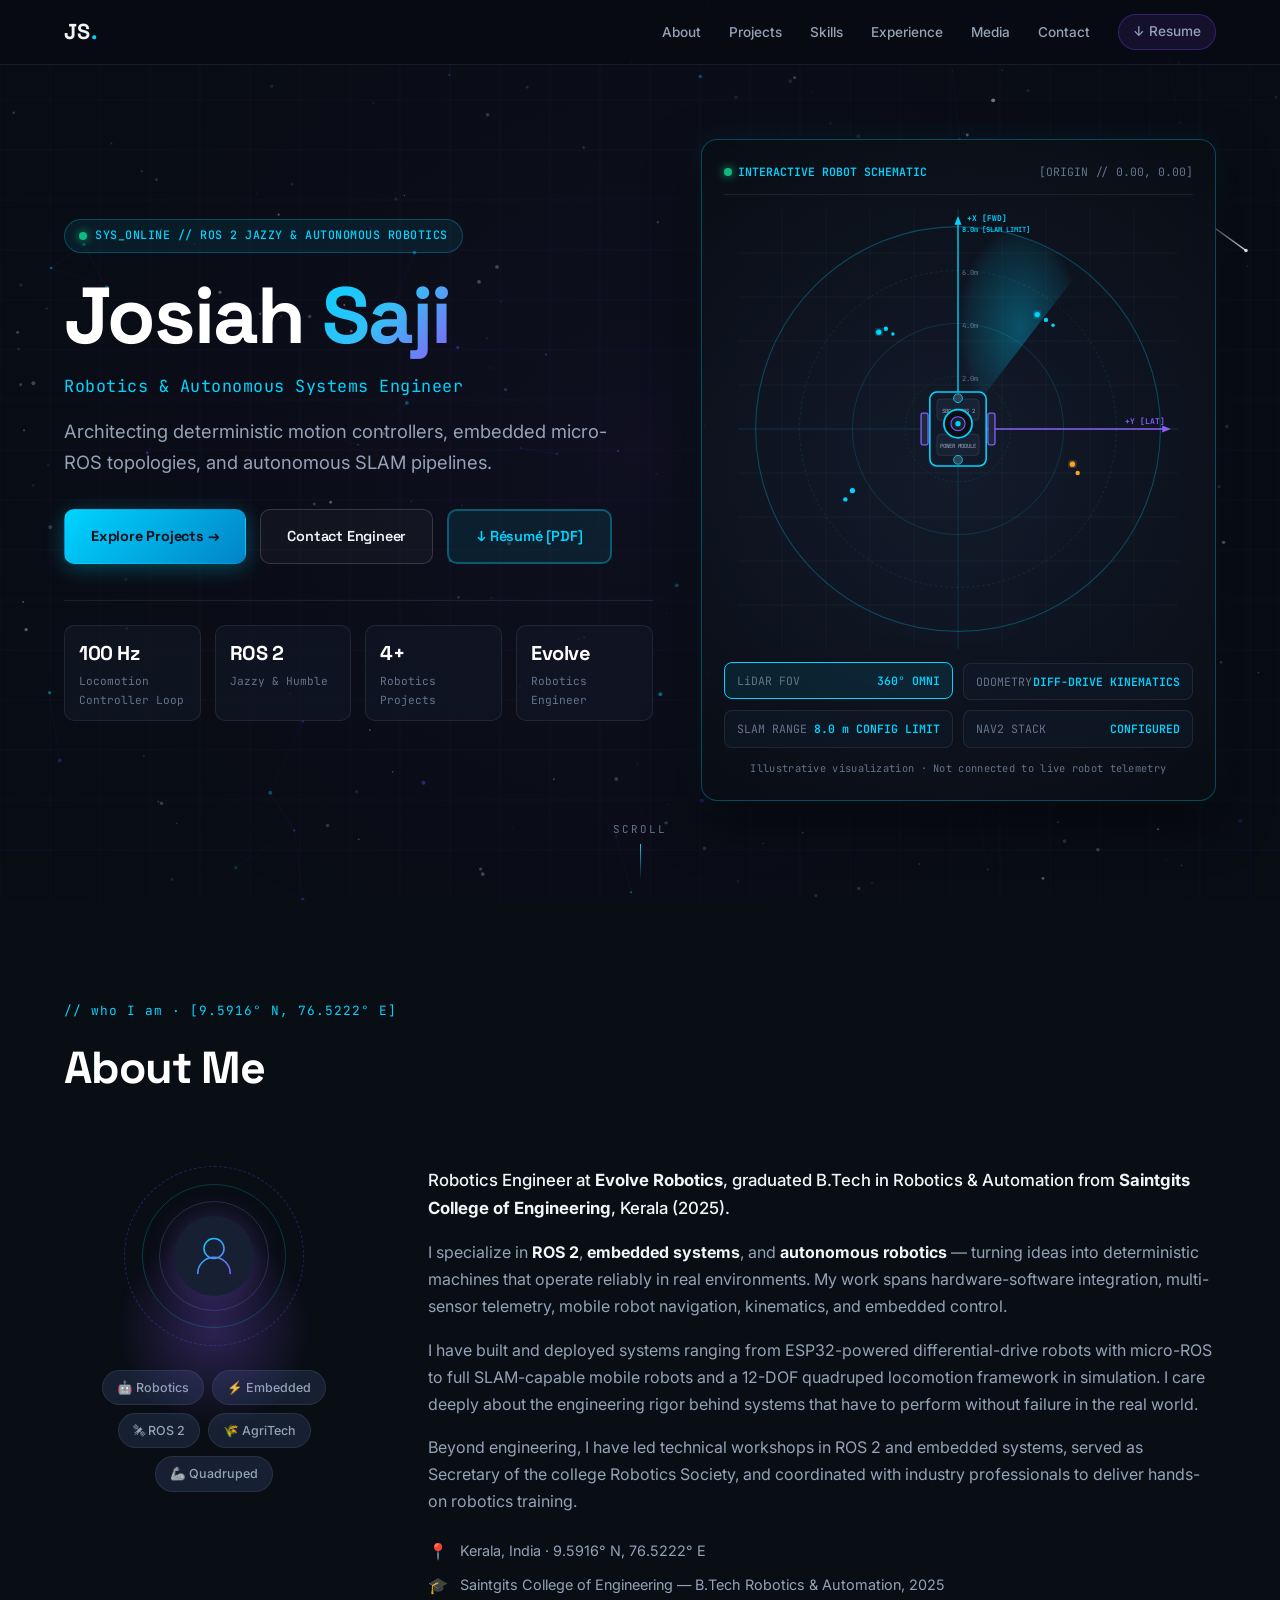
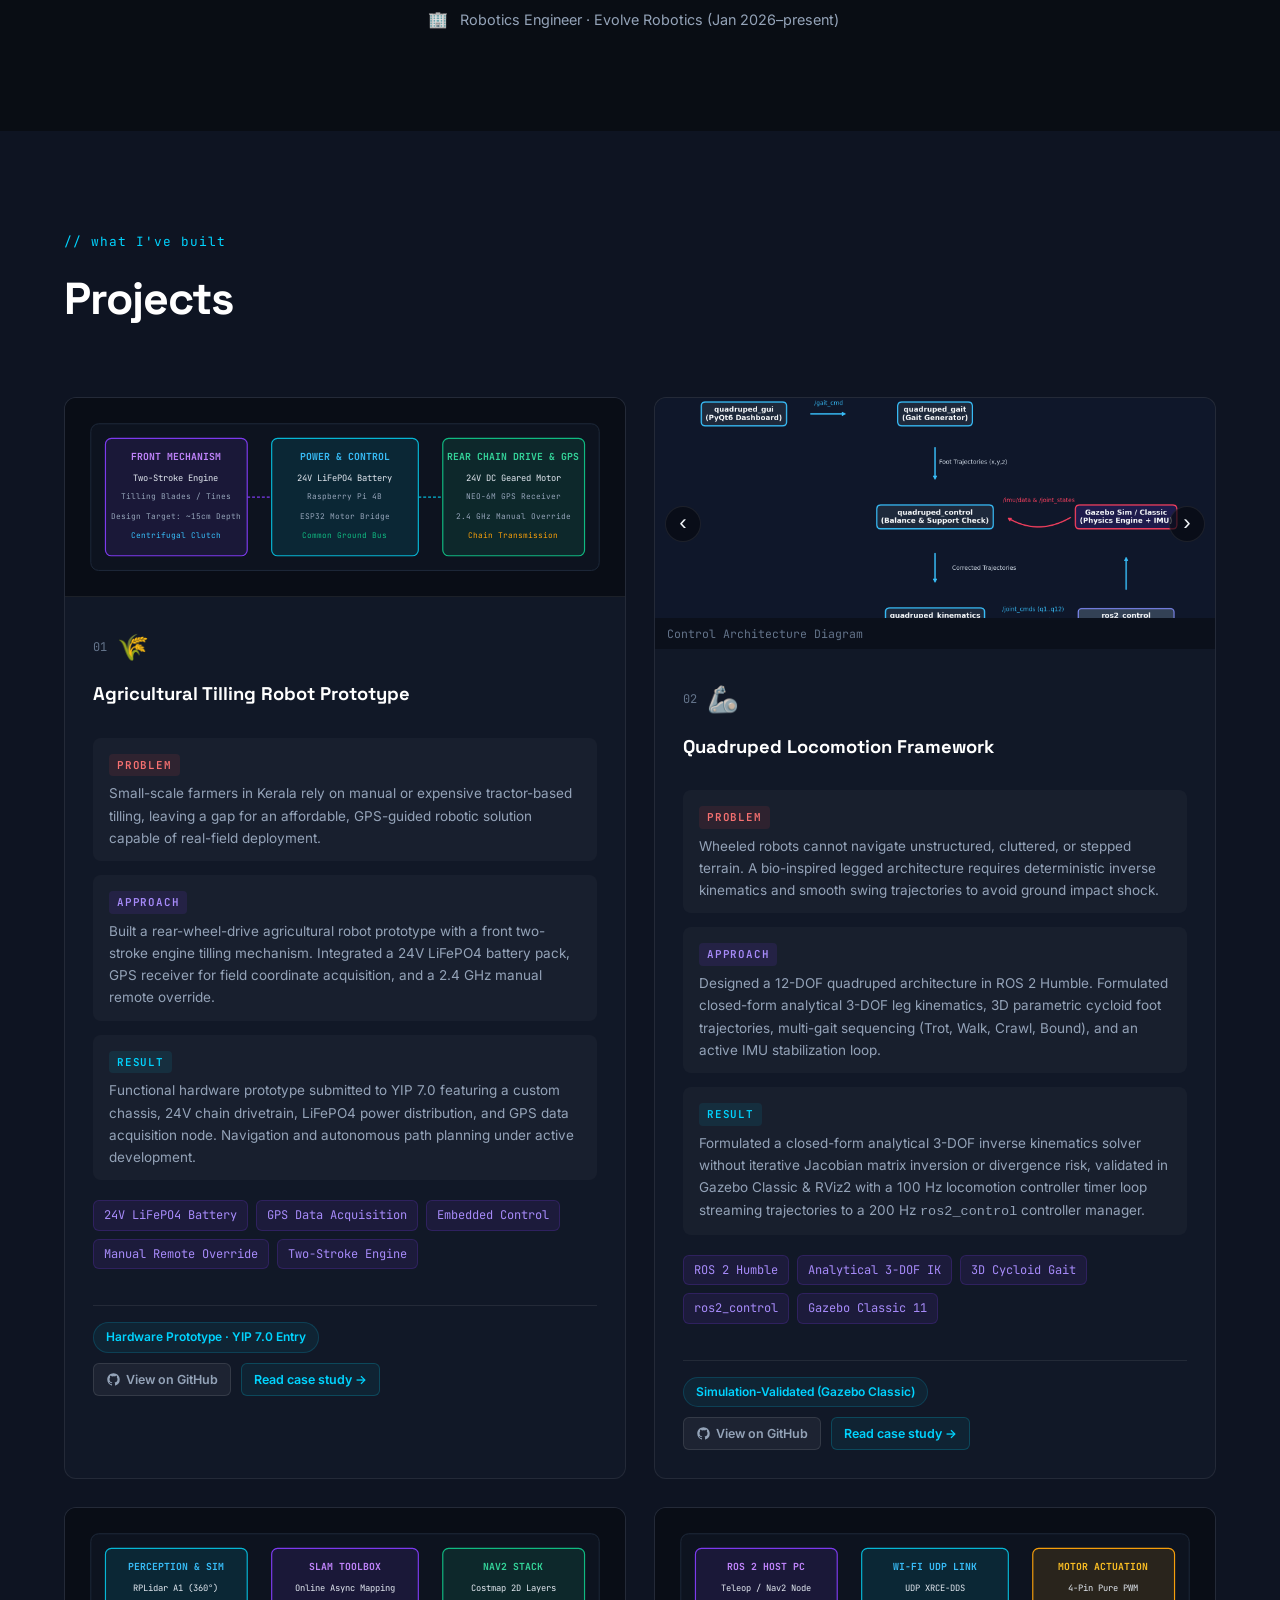
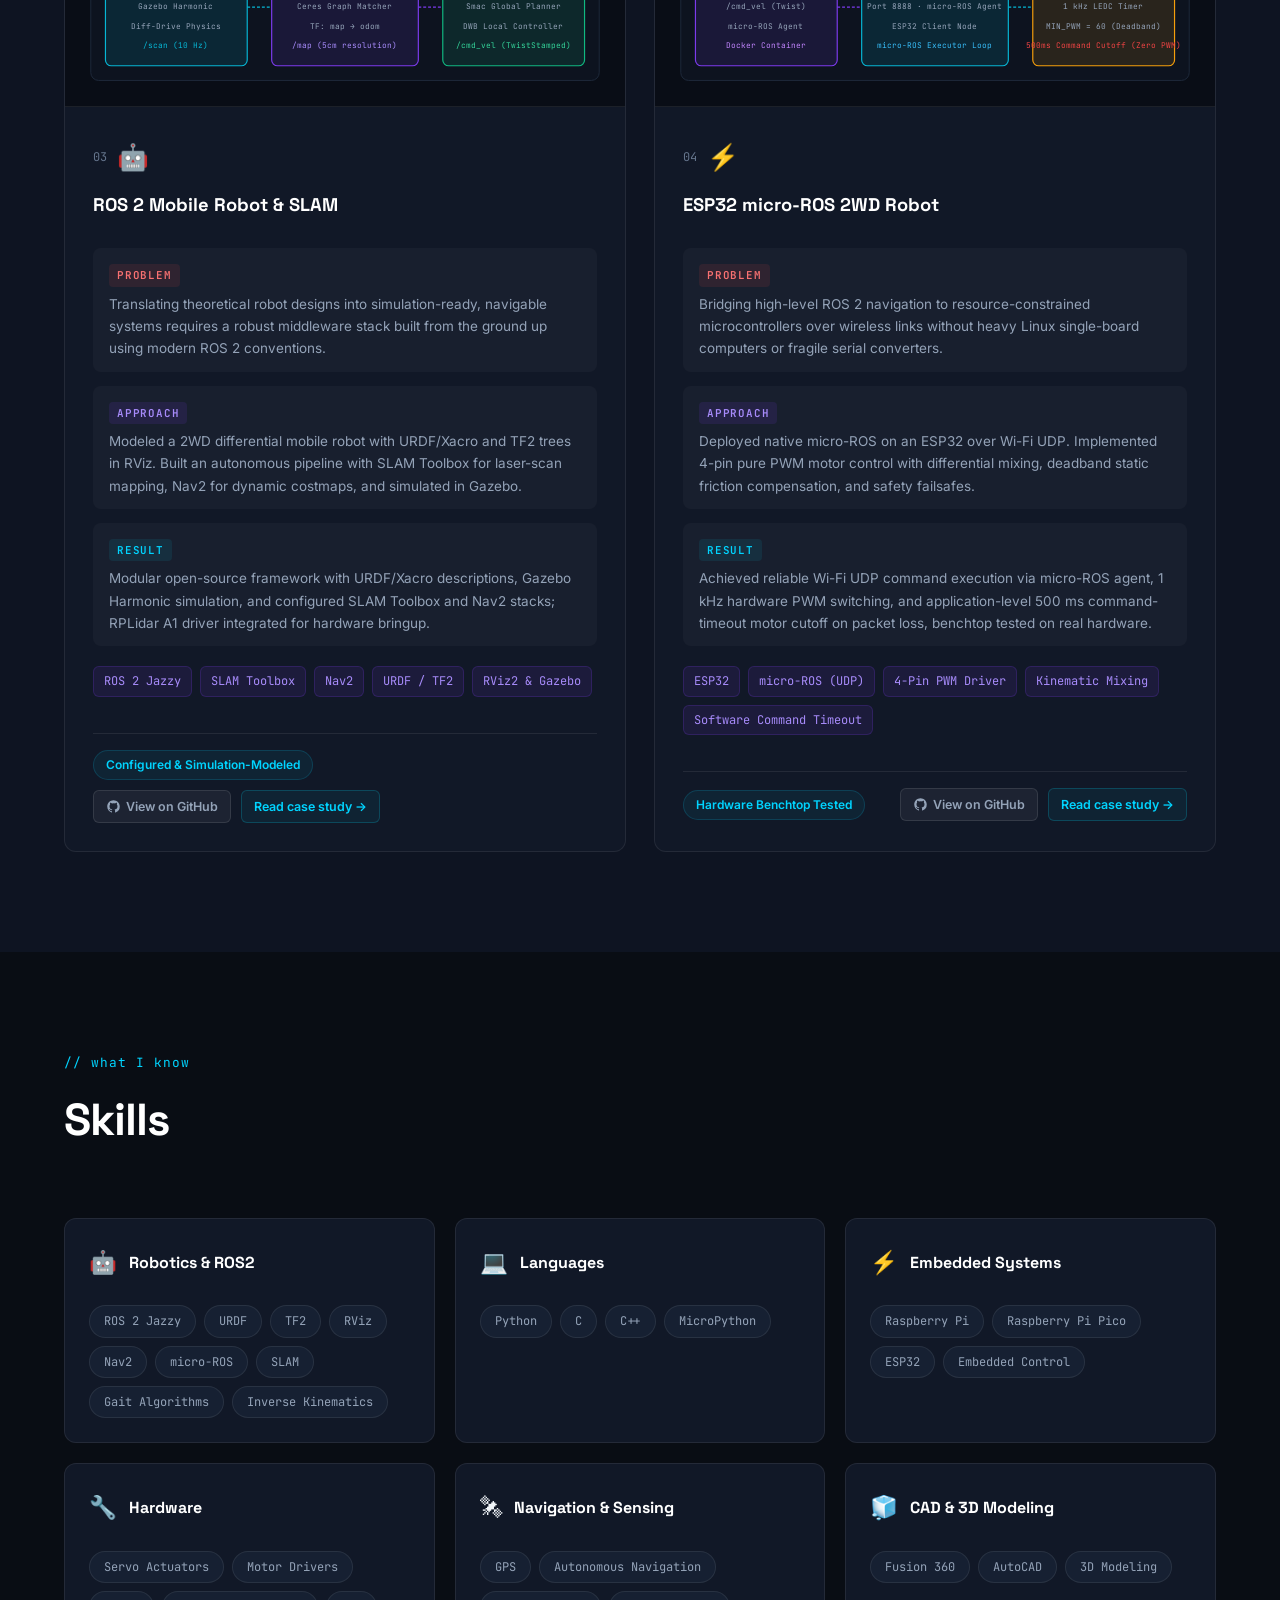
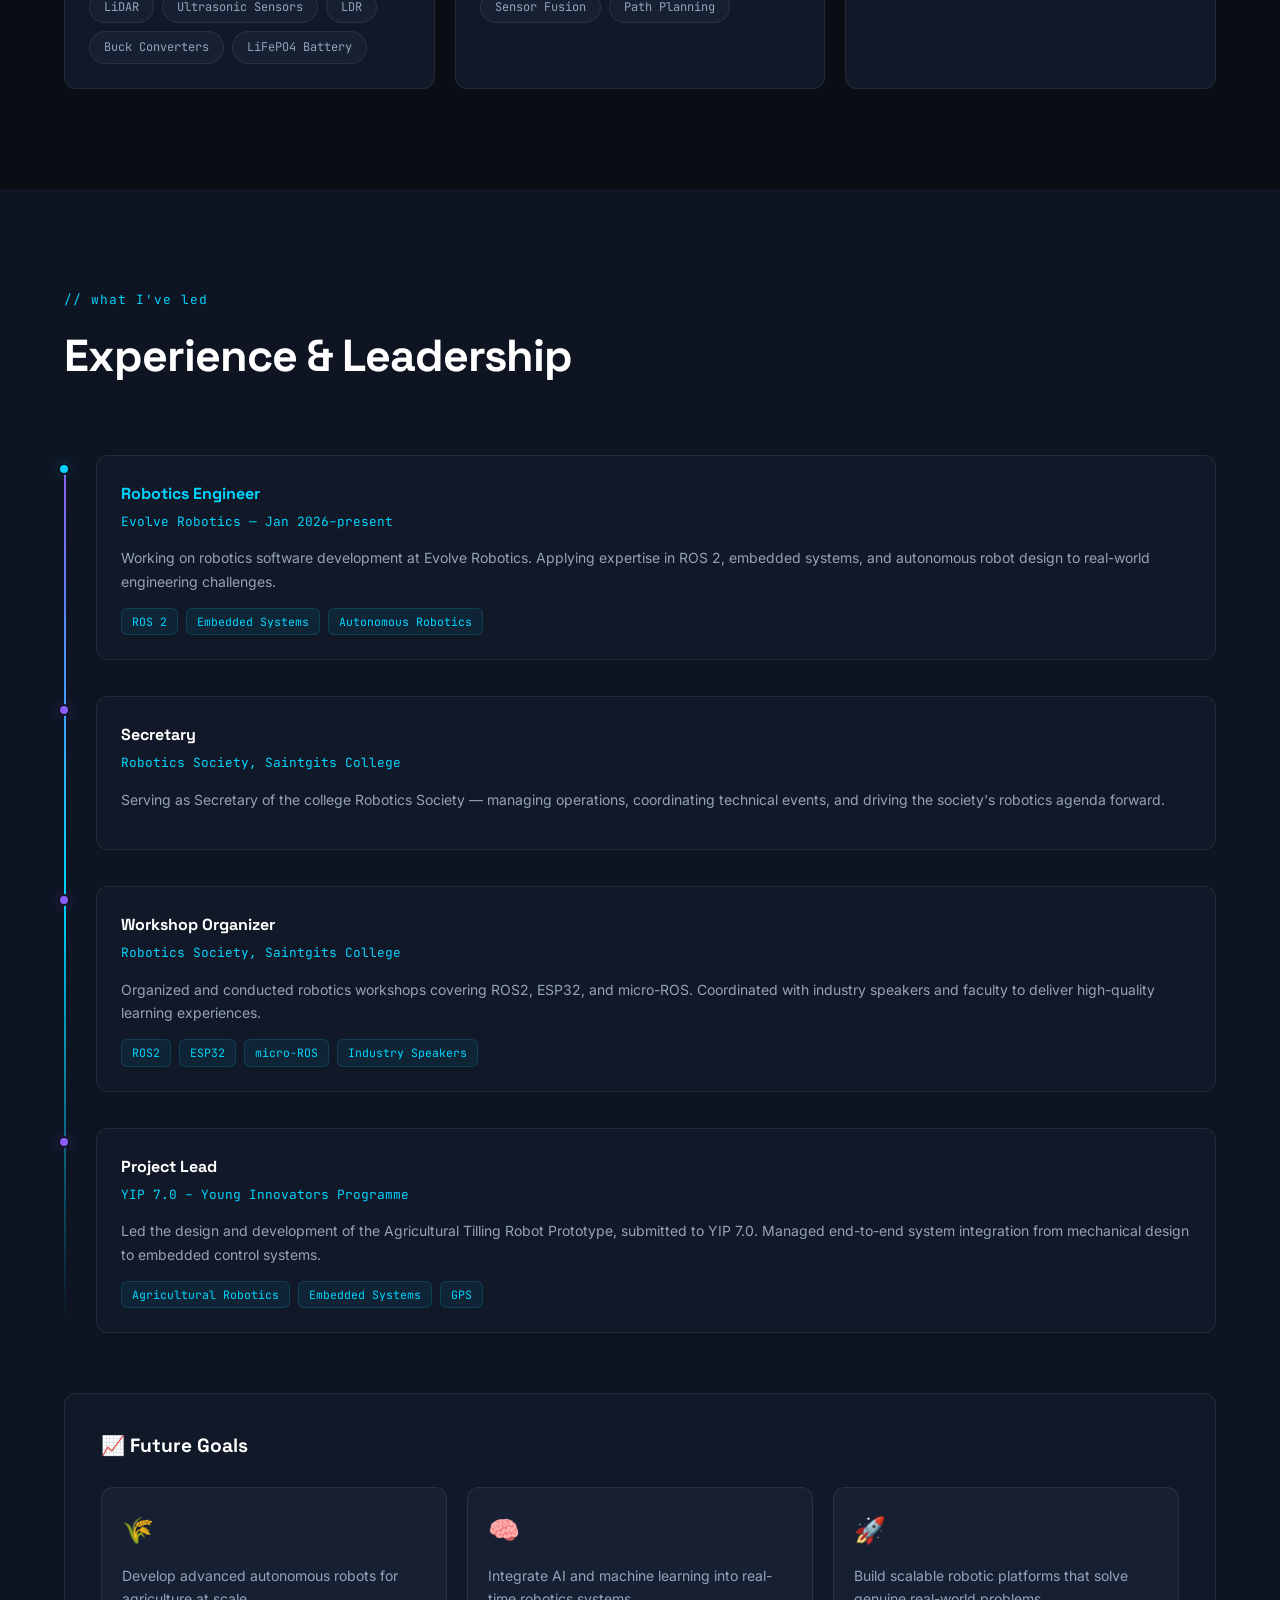
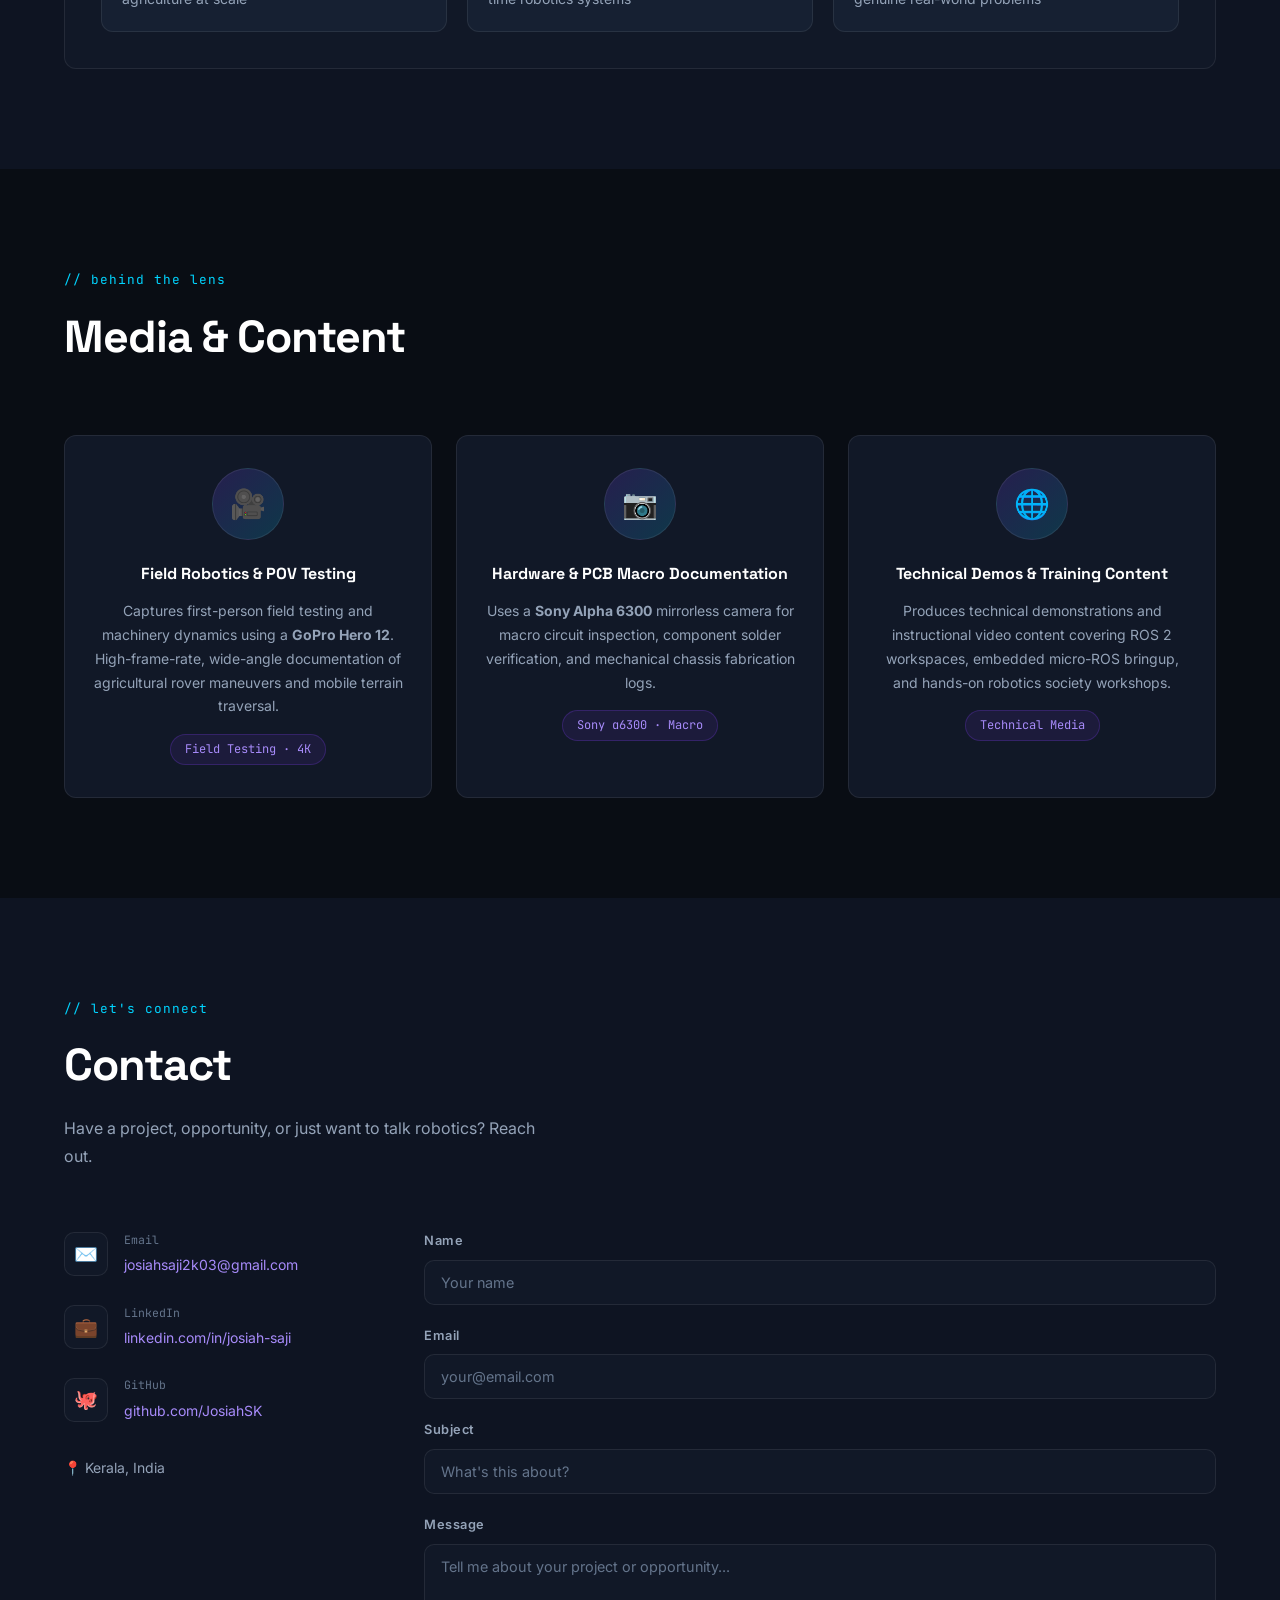
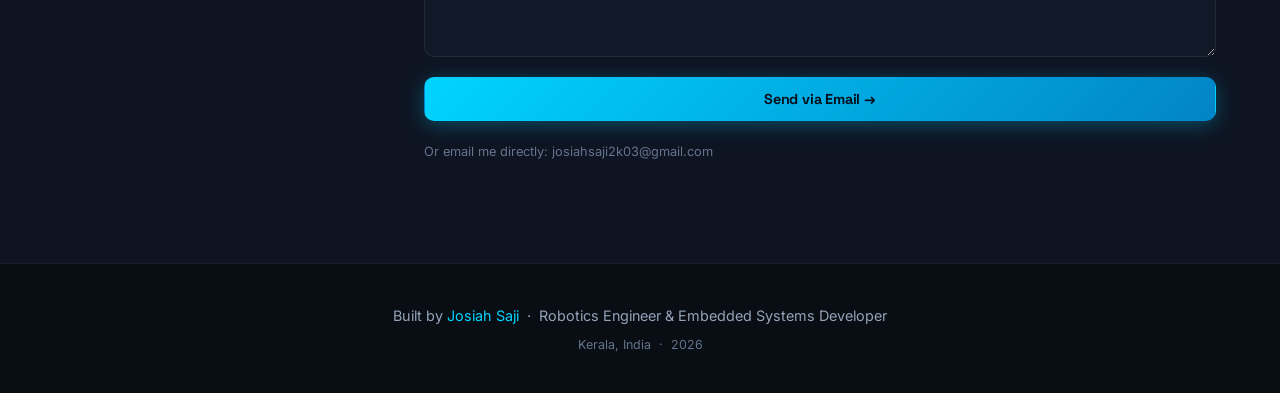
==== commit 5dcede2d: "feat(v5.3.2): deep evidence reconciliation, claim integrity and test fortification - Reconcile tilli" ====
--- a/index.html
+++ b/index.html
@@ -344,7 +344,7 @@
       </div>
       <div class="projects-grid">
 
-        <!-- ── PROJECT 01: AUTONOMOUS TILLING ROBOT ── -->
+        <!-- ── PROJECT 01: AGRICULTURAL TILLING ROBOT PROTOTYPE ── -->
         <div class="project-card reveal" id="proj-tilling">
           <!-- TECHNICAL SCHEMATIC HEADER -->
           <div class="proj-media-header" style="background:#090d16;border-bottom:1px solid var(--border);padding:16px;overflow:hidden;">
@@ -356,7 +356,7 @@
               <text x="97" y="47" fill="#c084fc" font-size="10" font-weight="700" text-anchor="middle">FRONT MECHANISM</text>
               <text x="97" y="69" fill="#e2e8f0" font-size="9" text-anchor="middle">Two-Stroke Engine</text>
               <text x="97" y="87" fill="#94a3b8" font-size="8" text-anchor="middle">Tilling Blades / Tines</text>
-              <text x="97" y="107" fill="#94a3b8" font-size="8" text-anchor="middle">Furrow Depth Control</text>
+              <text x="97" y="107" fill="#94a3b8" font-size="8" text-anchor="middle">Design Target: ~15cm Depth</text>
               <text x="97" y="127" fill="#38bdf8" font-size="8" text-anchor="middle">Centrifugal Clutch</text>
 
               <!-- Central Power & Compute -->
@@ -365,15 +365,15 @@
               <text x="270" y="69" fill="#e2e8f0" font-size="9" text-anchor="middle">24V LiFePO4 Battery</text>
               <text x="270" y="87" fill="#94a3b8" font-size="8" text-anchor="middle">Raspberry Pi 4B</text>
               <text x="270" y="107" fill="#94a3b8" font-size="8" text-anchor="middle">ESP32 Motor Bridge</text>
-              <text x="270" y="127" fill="#10b981" font-size="8" text-anchor="middle">Optocoupled Isolation</text>
+              <text x="270" y="127" fill="#10b981" font-size="8" text-anchor="middle">Common Ground Bus</text>
 
               <!-- Navigation & Rear Drivetrain -->
               <rect x="370" y="25" width="145" height="120" rx="6" fill="rgba(16,185,129,0.12)" stroke="#10b981" stroke-width="1.2"/>
-              <text x="442" y="47" fill="#34d399" font-size="10" font-weight="700" text-anchor="middle">REAR DRIVE &amp; GPS</text>
-              <text x="442" y="69" fill="#e2e8f0" font-size="9" text-anchor="middle">High-Torque DC Motors</text>
+              <text x="442" y="47" fill="#34d399" font-size="10" font-weight="700" text-anchor="middle">REAR CHAIN DRIVE &amp; GPS</text>
+              <text x="442" y="69" fill="#e2e8f0" font-size="9" text-anchor="middle">24V DC Geared Motor</text>
               <text x="442" y="87" fill="#94a3b8" font-size="8" text-anchor="middle">NEO-6M GPS Receiver</text>
-              <text x="442" y="107" fill="#94a3b8" font-size="8" text-anchor="middle">2.4 GHz RF Teleop</text>
-              <text x="442" y="127" fill="#f59e0b" font-size="8" text-anchor="middle">Relay Safety Cutoff</text>
+              <text x="442" y="107" fill="#94a3b8" font-size="8" text-anchor="middle">2.4 GHz Manual Override</text>
+              <text x="442" y="127" fill="#f59e0b" font-size="8" text-anchor="middle">Chain Transmission</text>
 
               <!-- Connecting Bus Lines -->
               <line x1="170" y1="85" x2="195" y2="85" stroke="#7c3aed" stroke-width="1.5" stroke-dasharray="3,2"/>
@@ -386,28 +386,28 @@
               <span class="project-num">01</span>
               <span class="project-icon">🌾</span>
             </div>
-            <h3 class="project-title">Autonomous Tilling Robot</h3>
+            <h3 class="project-title">Agricultural Tilling Robot Prototype</h3>
 
             <div class="project-narrative">
               <div class="narrative-block">
                 <span class="narrative-label problem">Problem</span>
-                <p>Small-scale farmers in Kerala rely on manual or expensive tractor-based tilling, leaving a gap for an affordable, GPS-guided autonomous solution capable of real-field deployment.</p>
+                <p>Small-scale farmers in Kerala rely on manual or expensive tractor-based tilling, leaving a gap for an affordable, GPS-guided robotic solution capable of real-field deployment.</p>
               </div>
               <div class="narrative-block">
                 <span class="narrative-label approach">Approach</span>
-                <p>Built a rear-wheel-drive agricultural robot with a front two-stroke engine tilling mechanism. Integrated a LiFePO4 battery pack for sustained runtime, GPS for field navigation, and a remote-operation interface for manual override.</p>
+                <p>Built a rear-wheel-drive agricultural robot prototype with a front two-stroke engine tilling mechanism. Integrated a 24V LiFePO4 battery pack, GPS receiver for field coordinate acquisition, and a 2.4 GHz manual remote override.</p>
               </div>
               <div class="narrative-block">
                 <span class="narrative-label result">Result</span>
-                <p>Functional hardware prototype submitted to YIP 7.0 featuring a custom chassis, high-torque drivetrain, LiFePO4 power distribution, and remote teleoperation interface. Undergoing multi-acre field furrow depth calibration.</p>
+                <p>Functional hardware prototype submitted to YIP 7.0 featuring a custom chassis, 24V chain drivetrain, LiFePO4 power distribution, and GPS data acquisition node. Navigation and autonomous path planning under active development.</p>
               </div>
             </div>
 
             <ul class="project-tech">
-              <li>LiFePO4 Battery</li>
-              <li>GPS Navigation</li>
+              <li>24V LiFePO4 Battery</li>
+              <li>GPS Data Acquisition</li>
               <li>Embedded Control</li>
-              <li>Remote Operation</li>
+              <li>Manual Remote Override</li>
               <li>Two-Stroke Engine</li>
             </ul>
 
@@ -597,7 +597,7 @@
               <text x="270" y="69" fill="#e2e8f0" font-size="9" text-anchor="middle">UDP XRCE-DDS</text>
               <text x="270" y="87" fill="#94a3b8" font-size="8" text-anchor="middle">Port 8888 · micro-ROS Agent</text>
               <text x="270" y="107" fill="#94a3b8" font-size="8" text-anchor="middle">ESP32 Client Node</text>
-              <text x="270" y="127" fill="#38bdf8" font-size="8" text-anchor="middle">FreeRTOS Task Loop</text>
+              <text x="270" y="127" fill="#38bdf8" font-size="8" text-anchor="middle">micro-ROS Executor Loop</text>
 
               <!-- Motor Actuation -->
               <rect x="370" y="25" width="145" height="120" rx="6" fill="rgba(245,158,11,0.12)" stroke="#f59e0b" stroke-width="1.2"/>
@@ -605,7 +605,7 @@
               <text x="442" y="69" fill="#e2e8f0" font-size="9" text-anchor="middle">4-Pin Pure PWM</text>
               <text x="442" y="87" fill="#94a3b8" font-size="8" text-anchor="middle">1 kHz LEDC Timer</text>
               <text x="442" y="107" fill="#94a3b8" font-size="8" text-anchor="middle">MIN_PWM = 60 (Deadband)</text>
-              <text x="442" y="127" fill="#ef4444" font-size="8" text-anchor="middle">500ms Command Cutoff</text>
+              <text x="442" y="127" fill="#ef4444" font-size="8" text-anchor="middle">500ms Command Cutoff (Zero PWM)</text>
 
               <!-- Connection Lines -->
               <line x1="170" y1="85" x2="195" y2="85" stroke="#7c3aed" stroke-width="1.5" stroke-dasharray="3,2"/>
@@ -631,7 +631,7 @@
               </div>
               <div class="narrative-block">
                 <span class="narrative-label result">Result</span>
-                <p>Achieved reliable Wi-Fi UDP command execution via micro-ROS agent, 1 kHz hardware PWM switching, and automated 500 ms command-timeout motor cutoff on packet loss, benchtop tested on real hardware.</p>
+                <p>Achieved reliable Wi-Fi UDP command execution via micro-ROS agent, 1 kHz hardware PWM switching, and application-level 500 ms command-timeout motor cutoff on packet loss, benchtop tested on real hardware.</p>
               </div>
             </div>
 
@@ -640,7 +640,7 @@
               <li>micro-ROS (UDP)</li>
               <li>4-Pin PWM Driver</li>
               <li>Kinematic Mixing</li>
-              <li>Software Failsafe</li>
+              <li>Software Command Timeout</li>
             </ul>
 
             <div class="project-footer">
@@ -814,7 +814,7 @@
               <span class="timeline-role">Project Lead</span>
               <span class="timeline-org">YIP 7.0 – Young Innovators Programme</span>
             </div>
-            <p class="timeline-desc">Led the design and development of the Autonomous Tilling Robot, submitted to YIP 7.0. Managed end-to-end system integration from mechanical design to embedded control systems.</p>
+            <p class="timeline-desc">Led the design and development of the Agricultural Tilling Robot Prototype, submitted to YIP 7.0. Managed end-to-end system integration from mechanical design to embedded control systems.</p>
             <div class="timeline-tags">
               <span>Agricultural Robotics</span><span>Embedded Systems</span><span>GPS</span>
             </div>
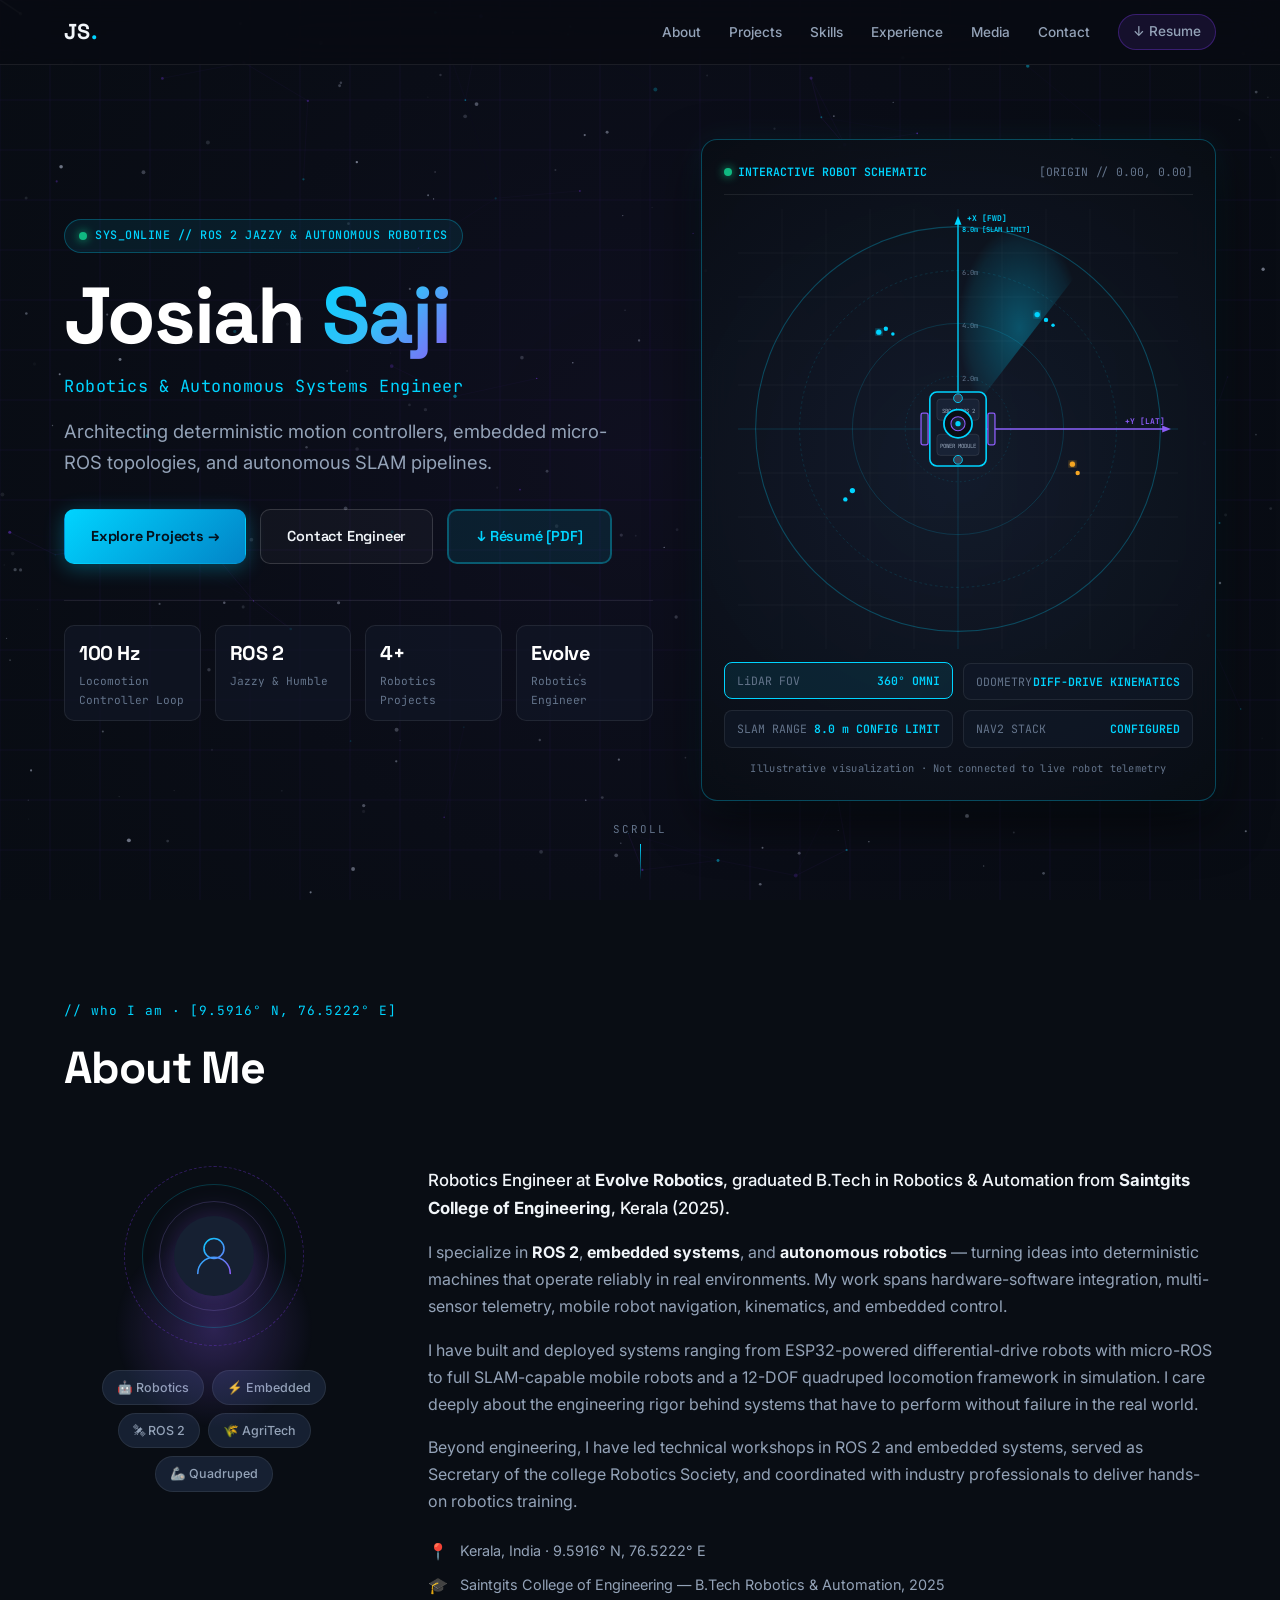
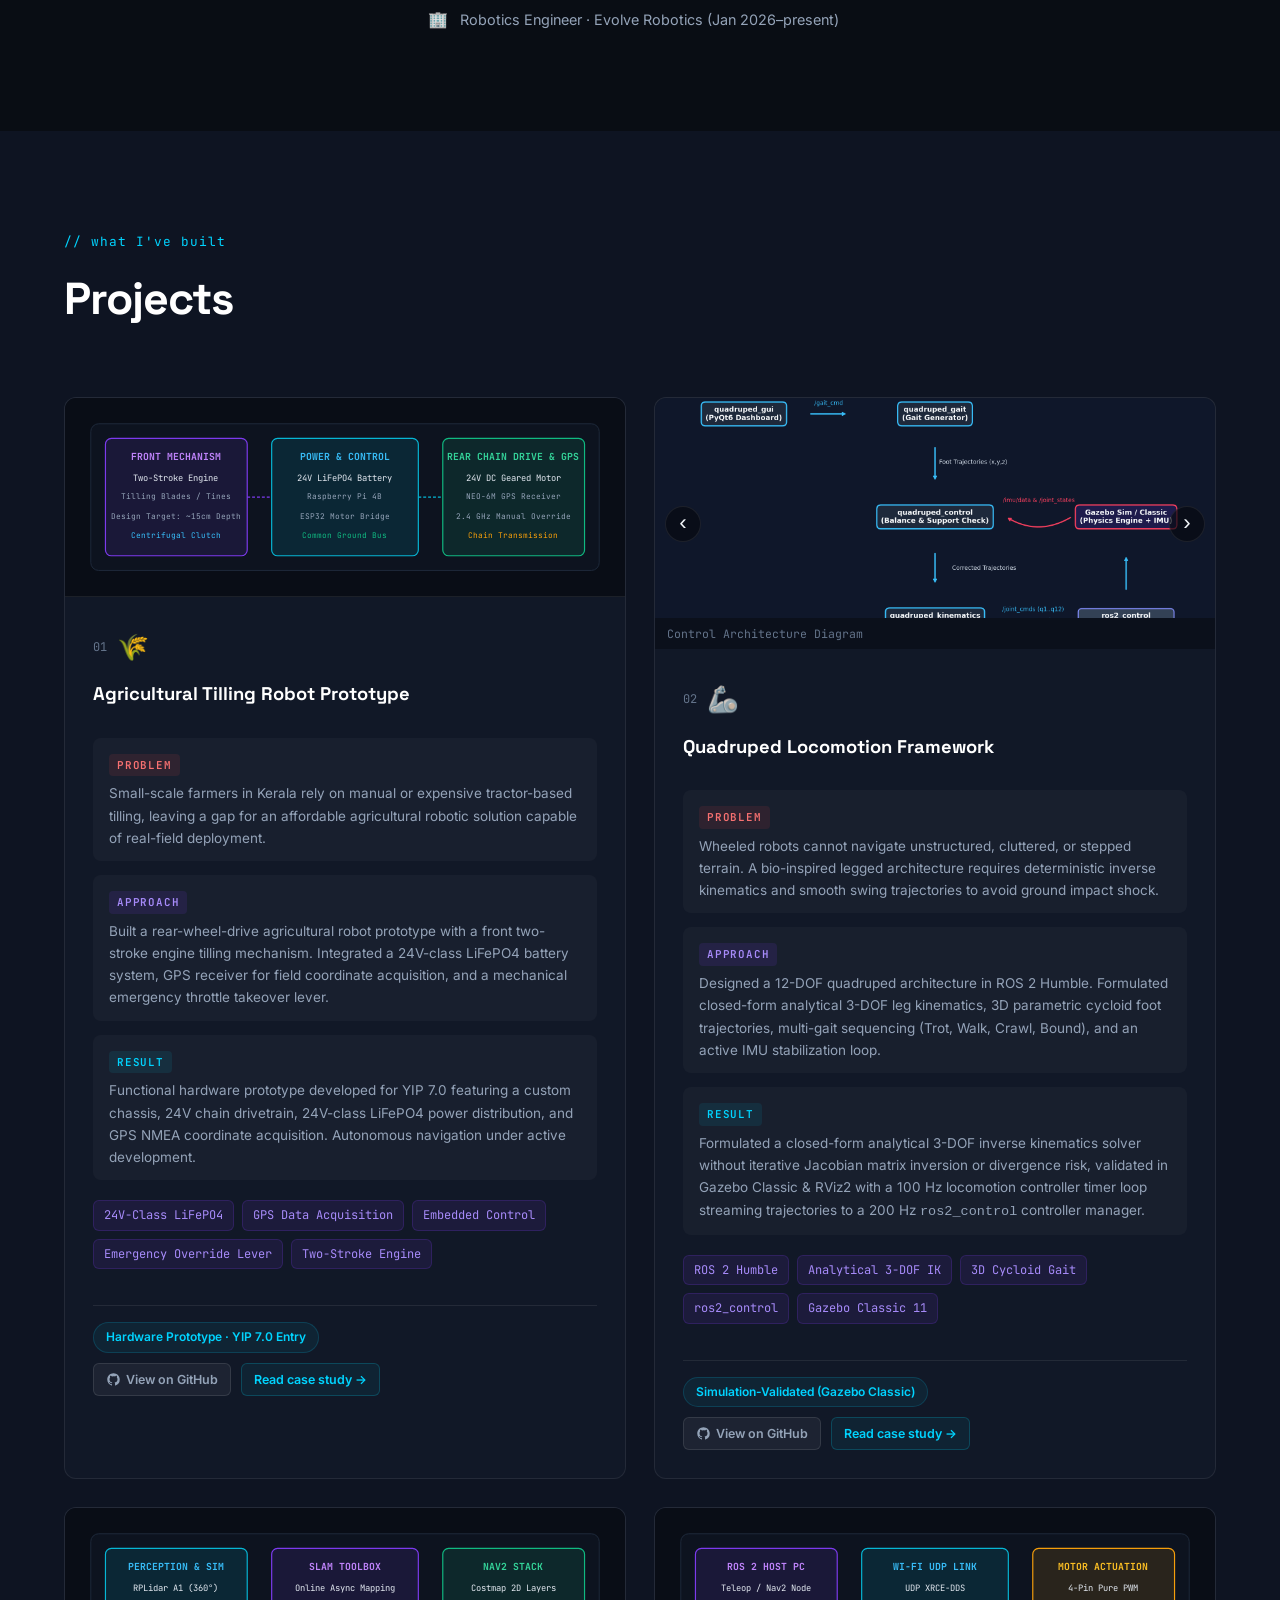
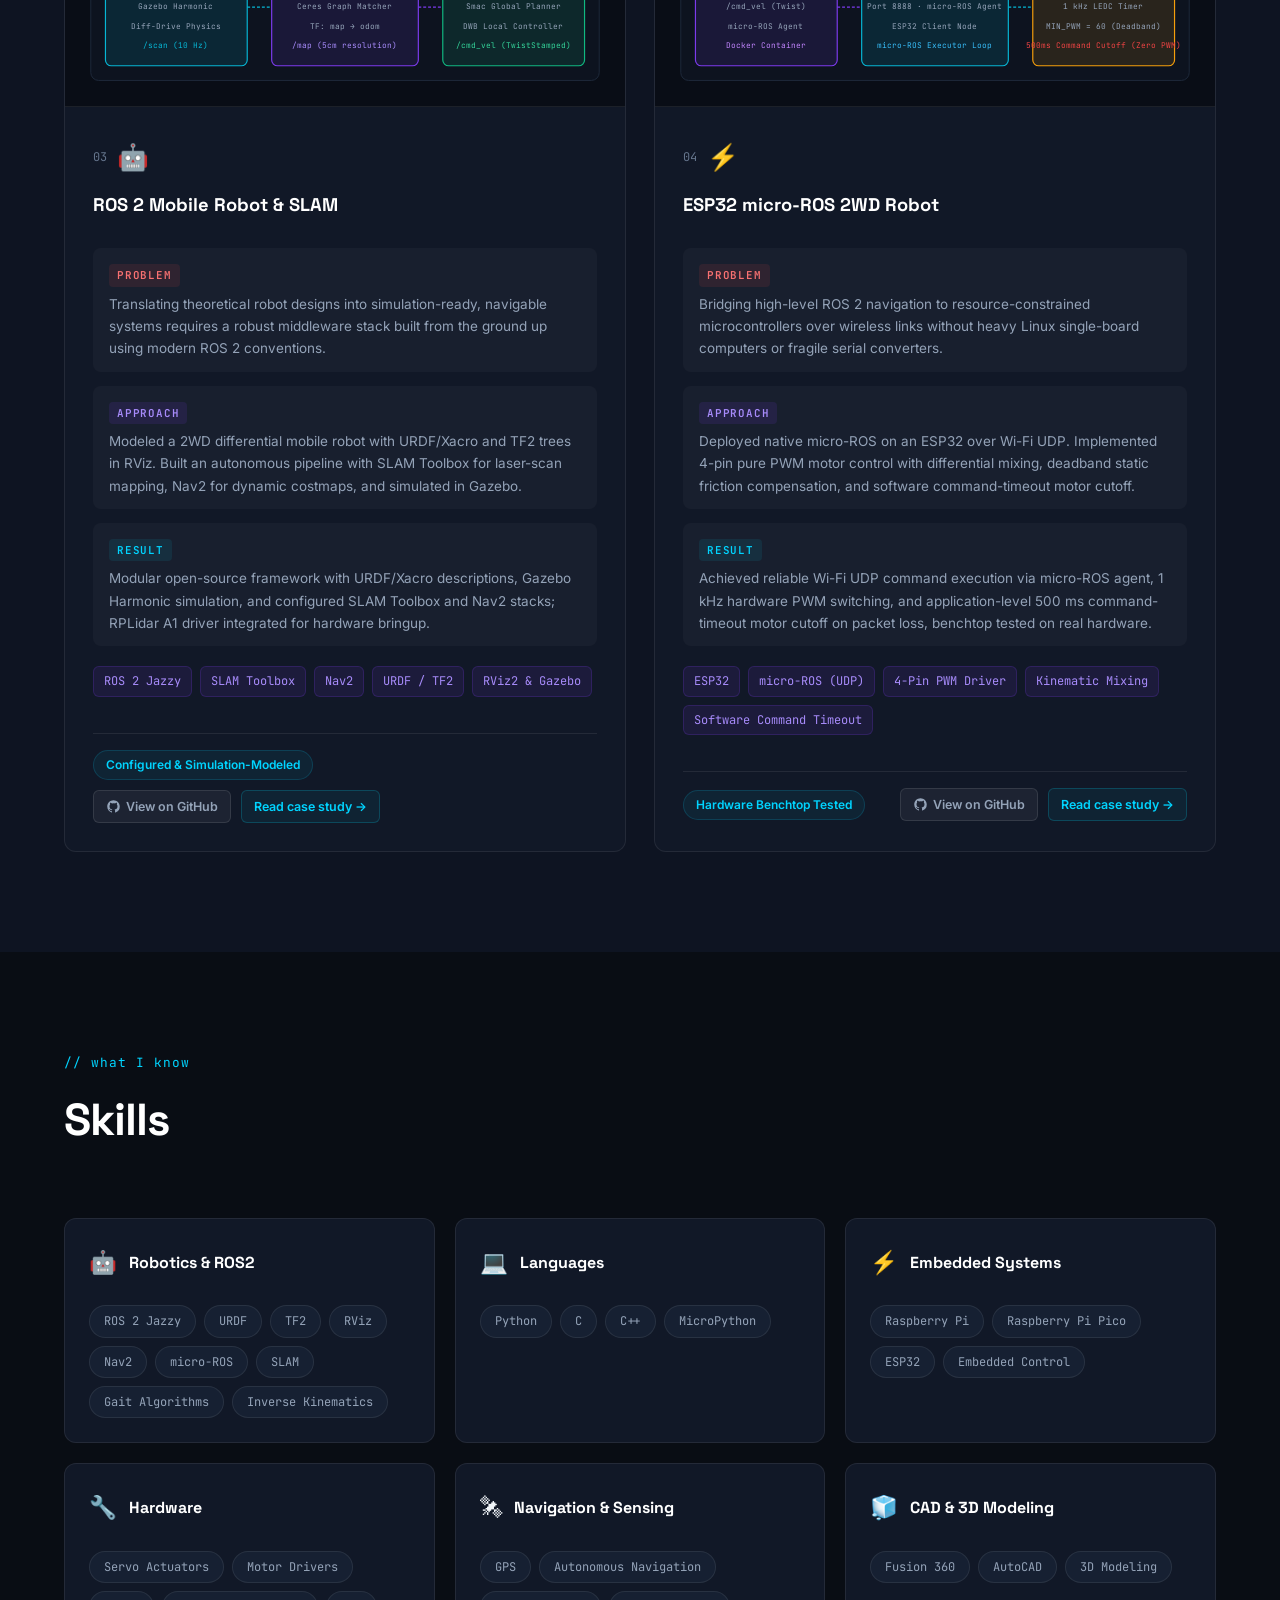
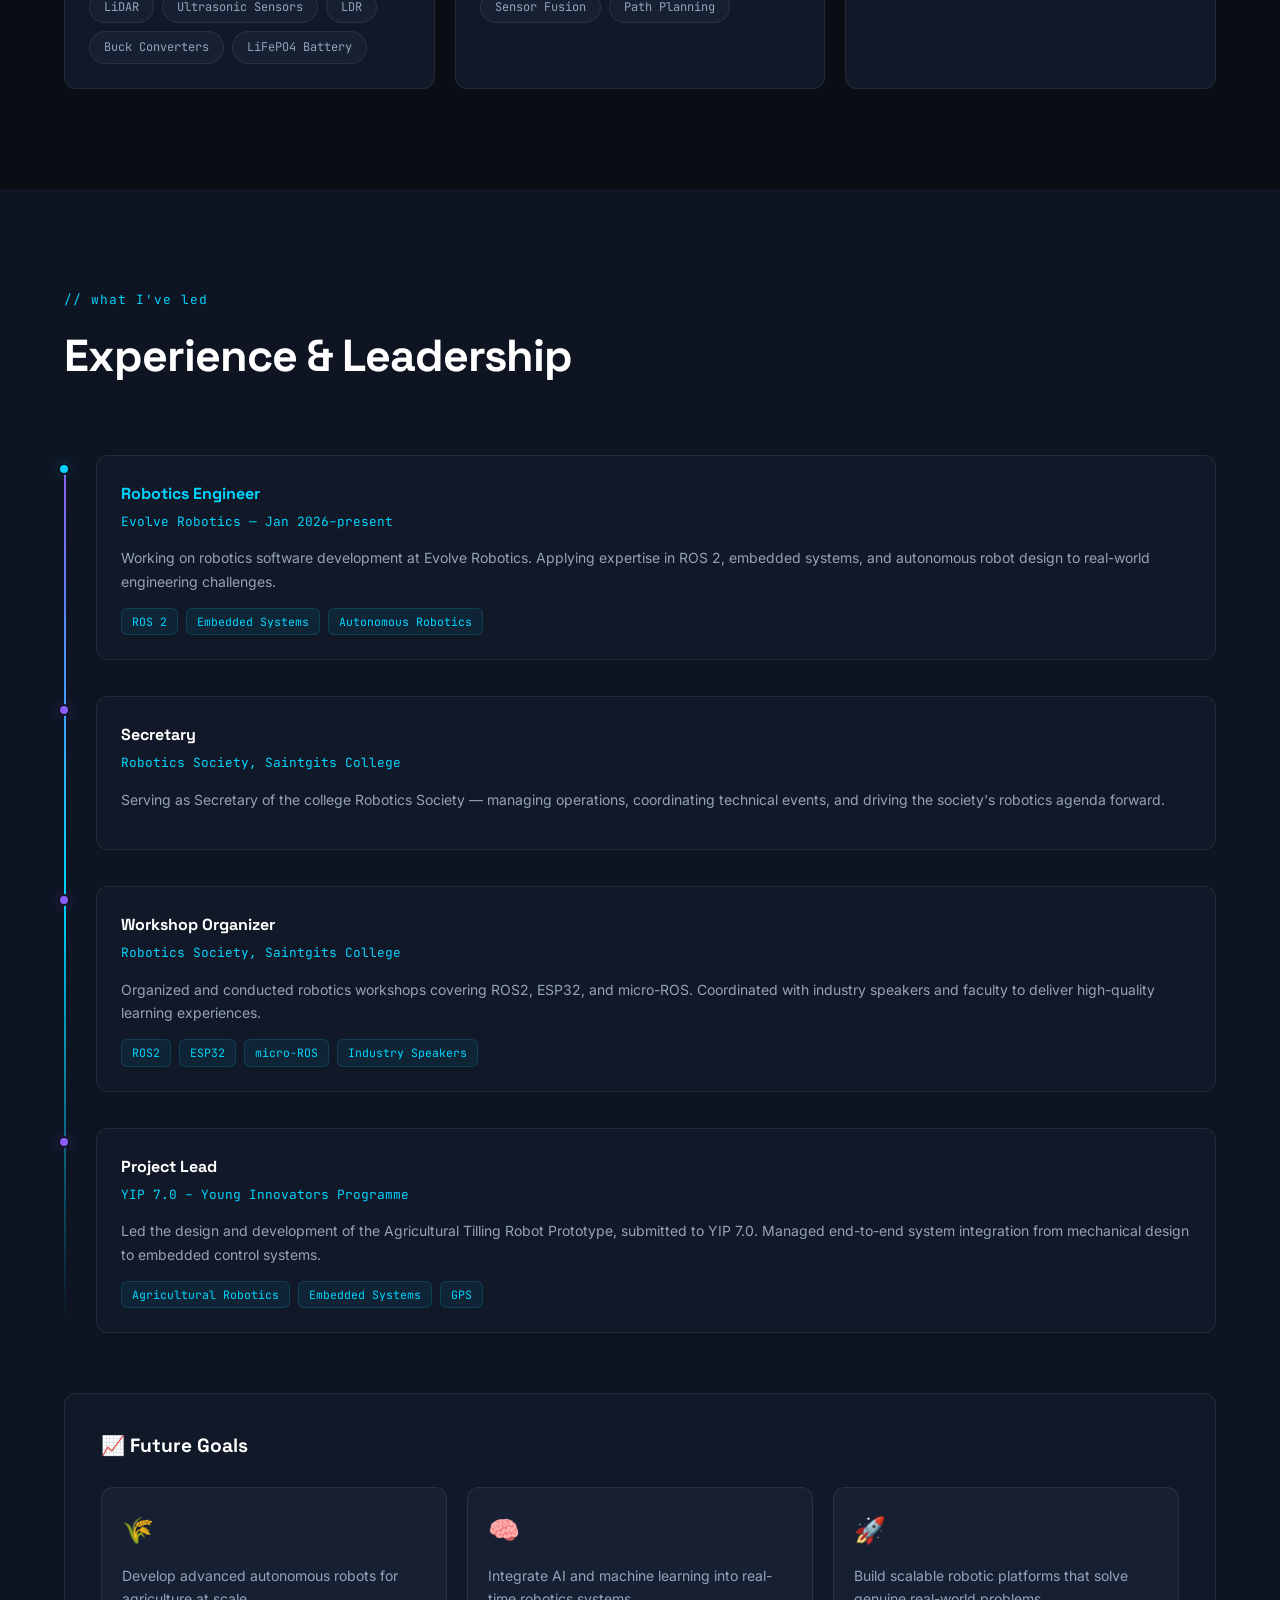
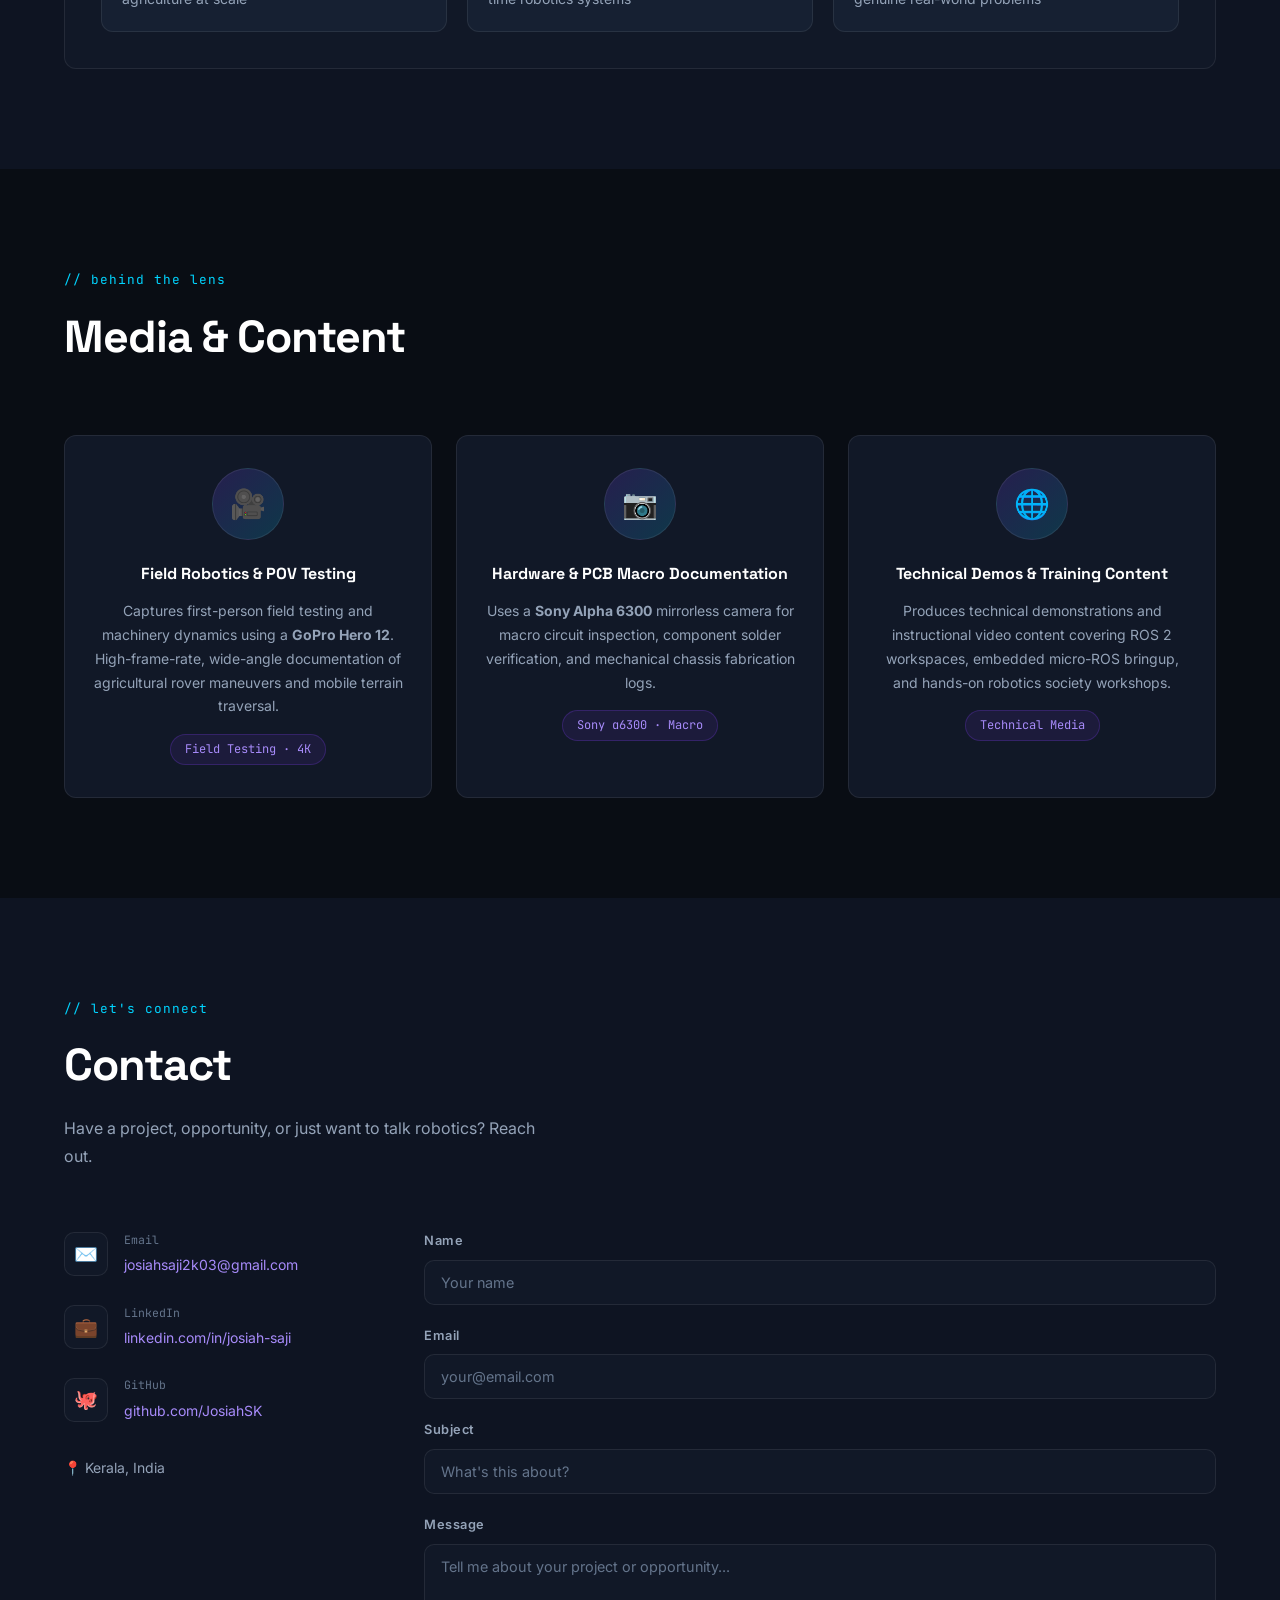
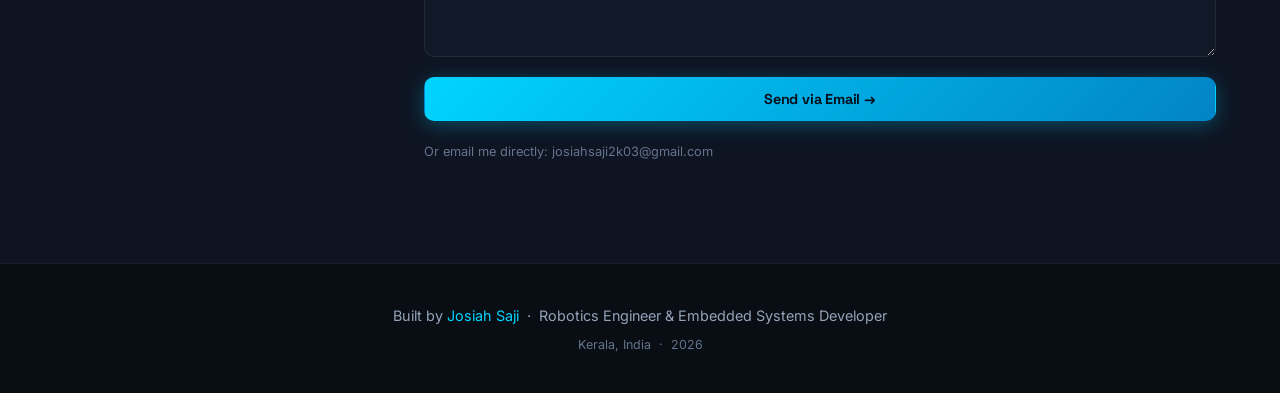
==== commit b24cb452: "fix(v5.3.3): correct remaining hardware evidence and safety terminology - Reconcile tilling battery " ====
--- a/index.html
+++ b/index.html
@@ -391,23 +391,23 @@
             <div class="project-narrative">
               <div class="narrative-block">
                 <span class="narrative-label problem">Problem</span>
-                <p>Small-scale farmers in Kerala rely on manual or expensive tractor-based tilling, leaving a gap for an affordable, GPS-guided robotic solution capable of real-field deployment.</p>
+                <p>Small-scale farmers in Kerala rely on manual or expensive tractor-based tilling, leaving a gap for an affordable agricultural robotic solution capable of real-field deployment.</p>
               </div>
               <div class="narrative-block">
                 <span class="narrative-label approach">Approach</span>
-                <p>Built a rear-wheel-drive agricultural robot prototype with a front two-stroke engine tilling mechanism. Integrated a 24V LiFePO4 battery pack, GPS receiver for field coordinate acquisition, and a 2.4 GHz manual remote override.</p>
+                <p>Built a rear-wheel-drive agricultural robot prototype with a front two-stroke engine tilling mechanism. Integrated a 24V-class LiFePO4 battery system, GPS receiver for field coordinate acquisition, and a mechanical emergency throttle takeover lever.</p>
               </div>
               <div class="narrative-block">
                 <span class="narrative-label result">Result</span>
-                <p>Functional hardware prototype submitted to YIP 7.0 featuring a custom chassis, 24V chain drivetrain, LiFePO4 power distribution, and GPS data acquisition node. Navigation and autonomous path planning under active development.</p>
+                <p>Functional hardware prototype developed for YIP 7.0 featuring a custom chassis, 24V chain drivetrain, 24V-class LiFePO4 power distribution, and GPS NMEA coordinate acquisition. Autonomous navigation under active development.</p>
               </div>
             </div>
 
             <ul class="project-tech">
-              <li>24V LiFePO4 Battery</li>
+              <li>24V-Class LiFePO4</li>
               <li>GPS Data Acquisition</li>
               <li>Embedded Control</li>
-              <li>Manual Remote Override</li>
+              <li>Emergency Override Lever</li>
               <li>Two-Stroke Engine</li>
             </ul>
 
@@ -627,7 +627,7 @@
               </div>
               <div class="narrative-block">
                 <span class="narrative-label approach">Approach</span>
-                <p>Deployed native micro-ROS on an ESP32 over Wi-Fi UDP. Implemented 4-pin pure PWM motor control with differential mixing, deadband static friction compensation, and safety failsafes.</p>
+                <p>Deployed native micro-ROS on an ESP32 over Wi-Fi UDP. Implemented 4-pin pure PWM motor control with differential mixing, deadband static friction compensation, and software command-timeout motor cutoff.</p>
               </div>
               <div class="narrative-block">
                 <span class="narrative-label result">Result</span>
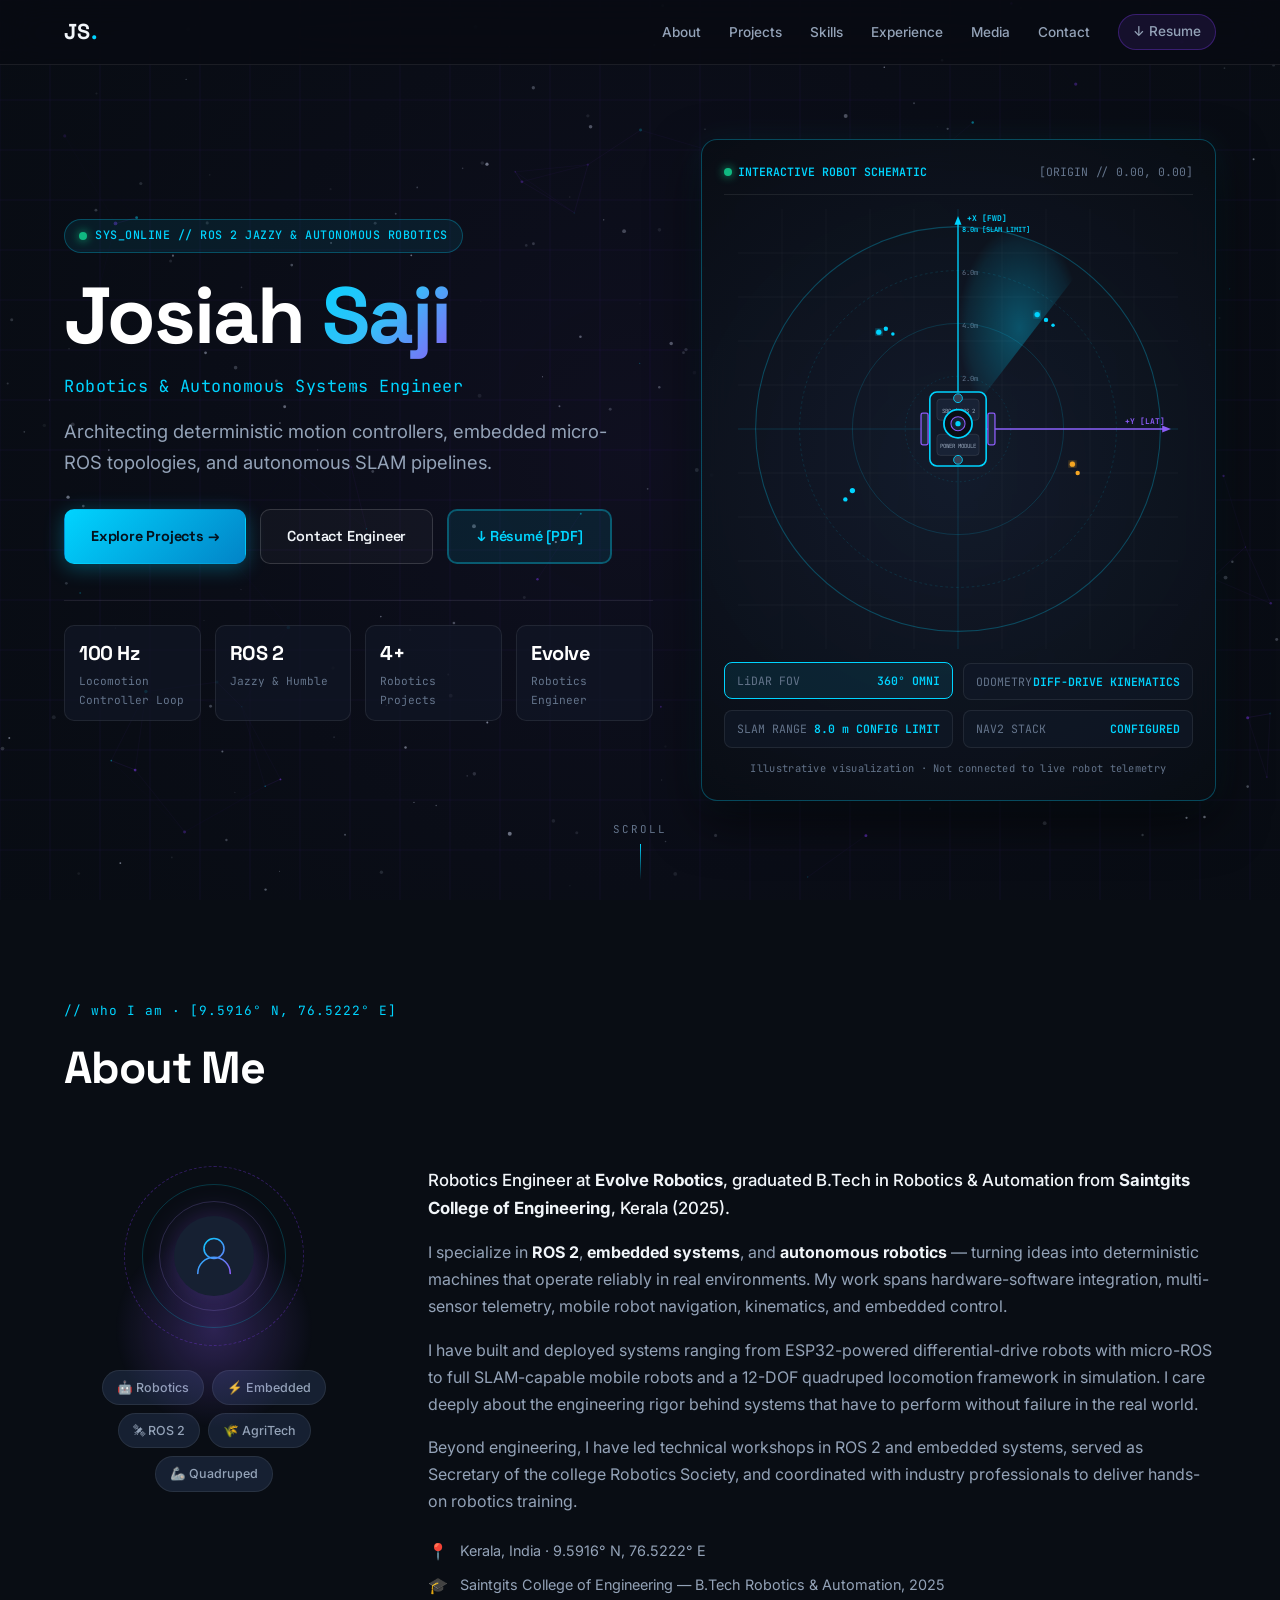
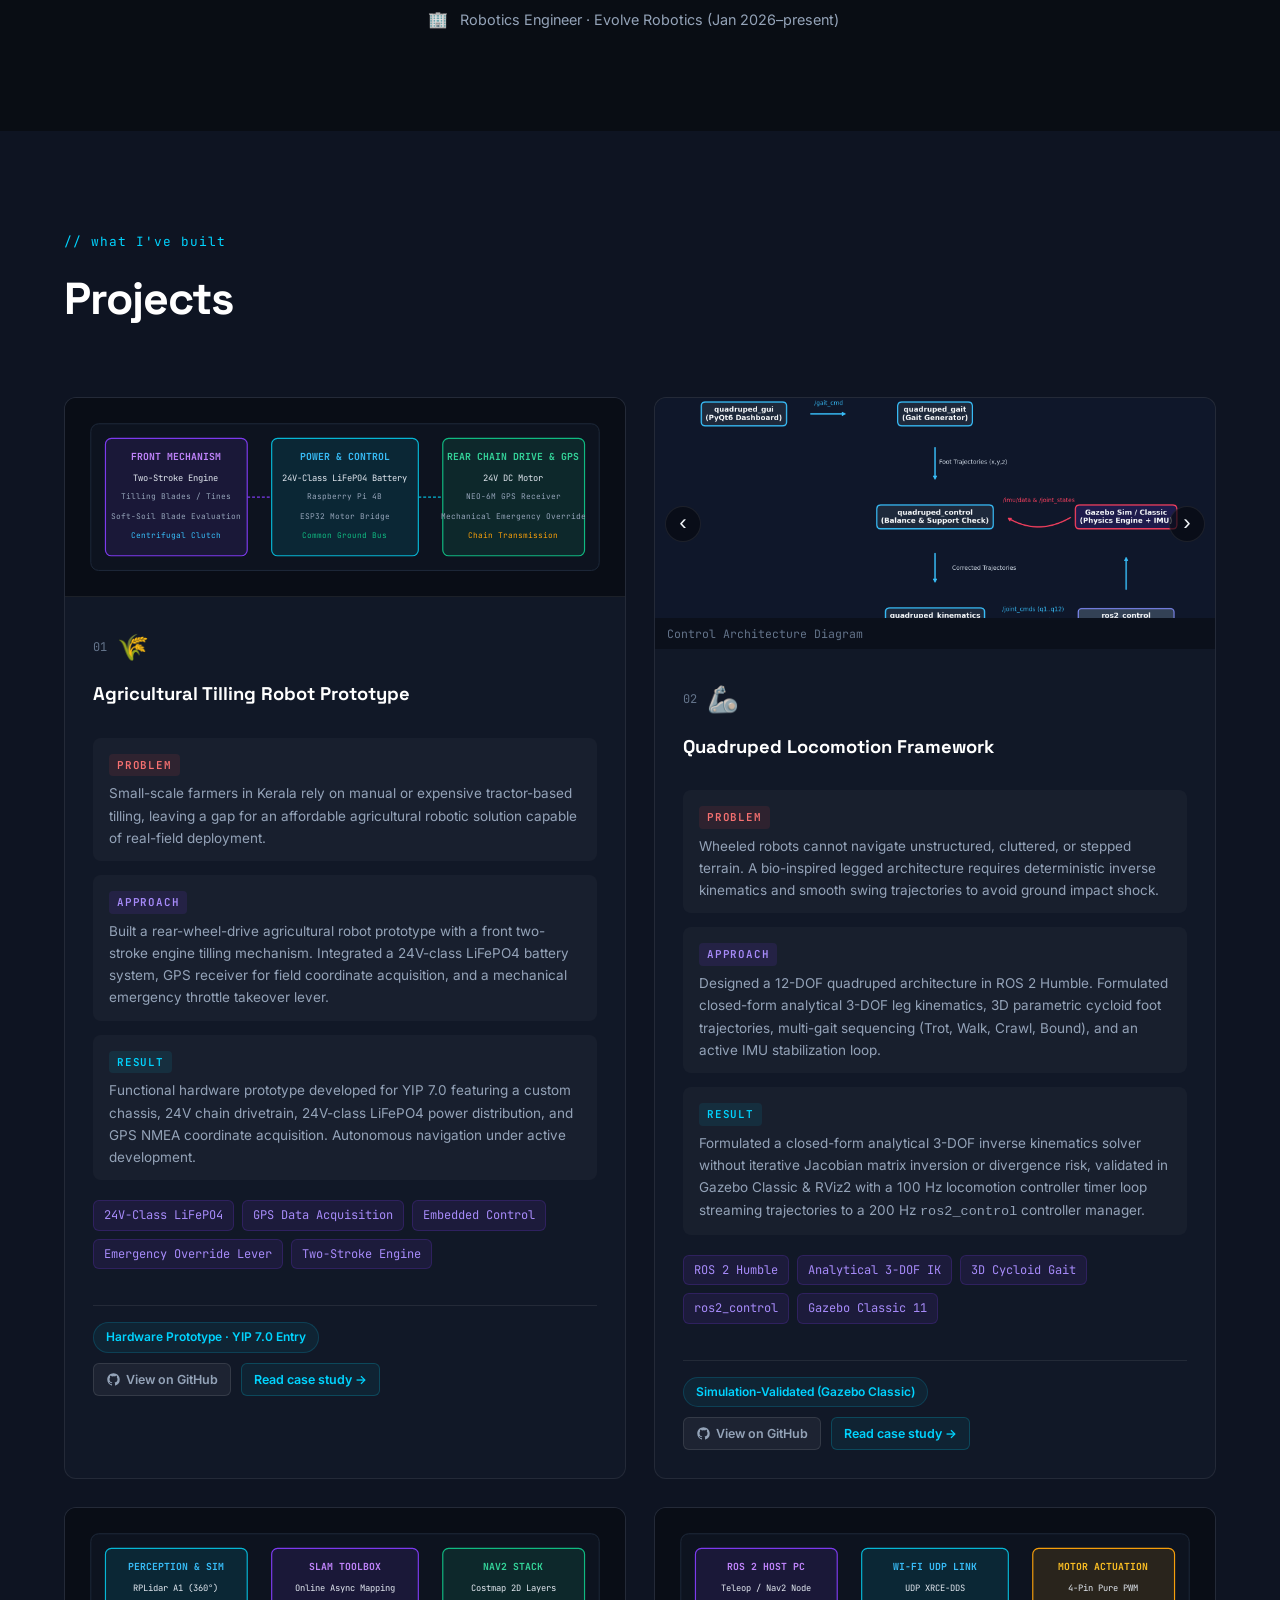
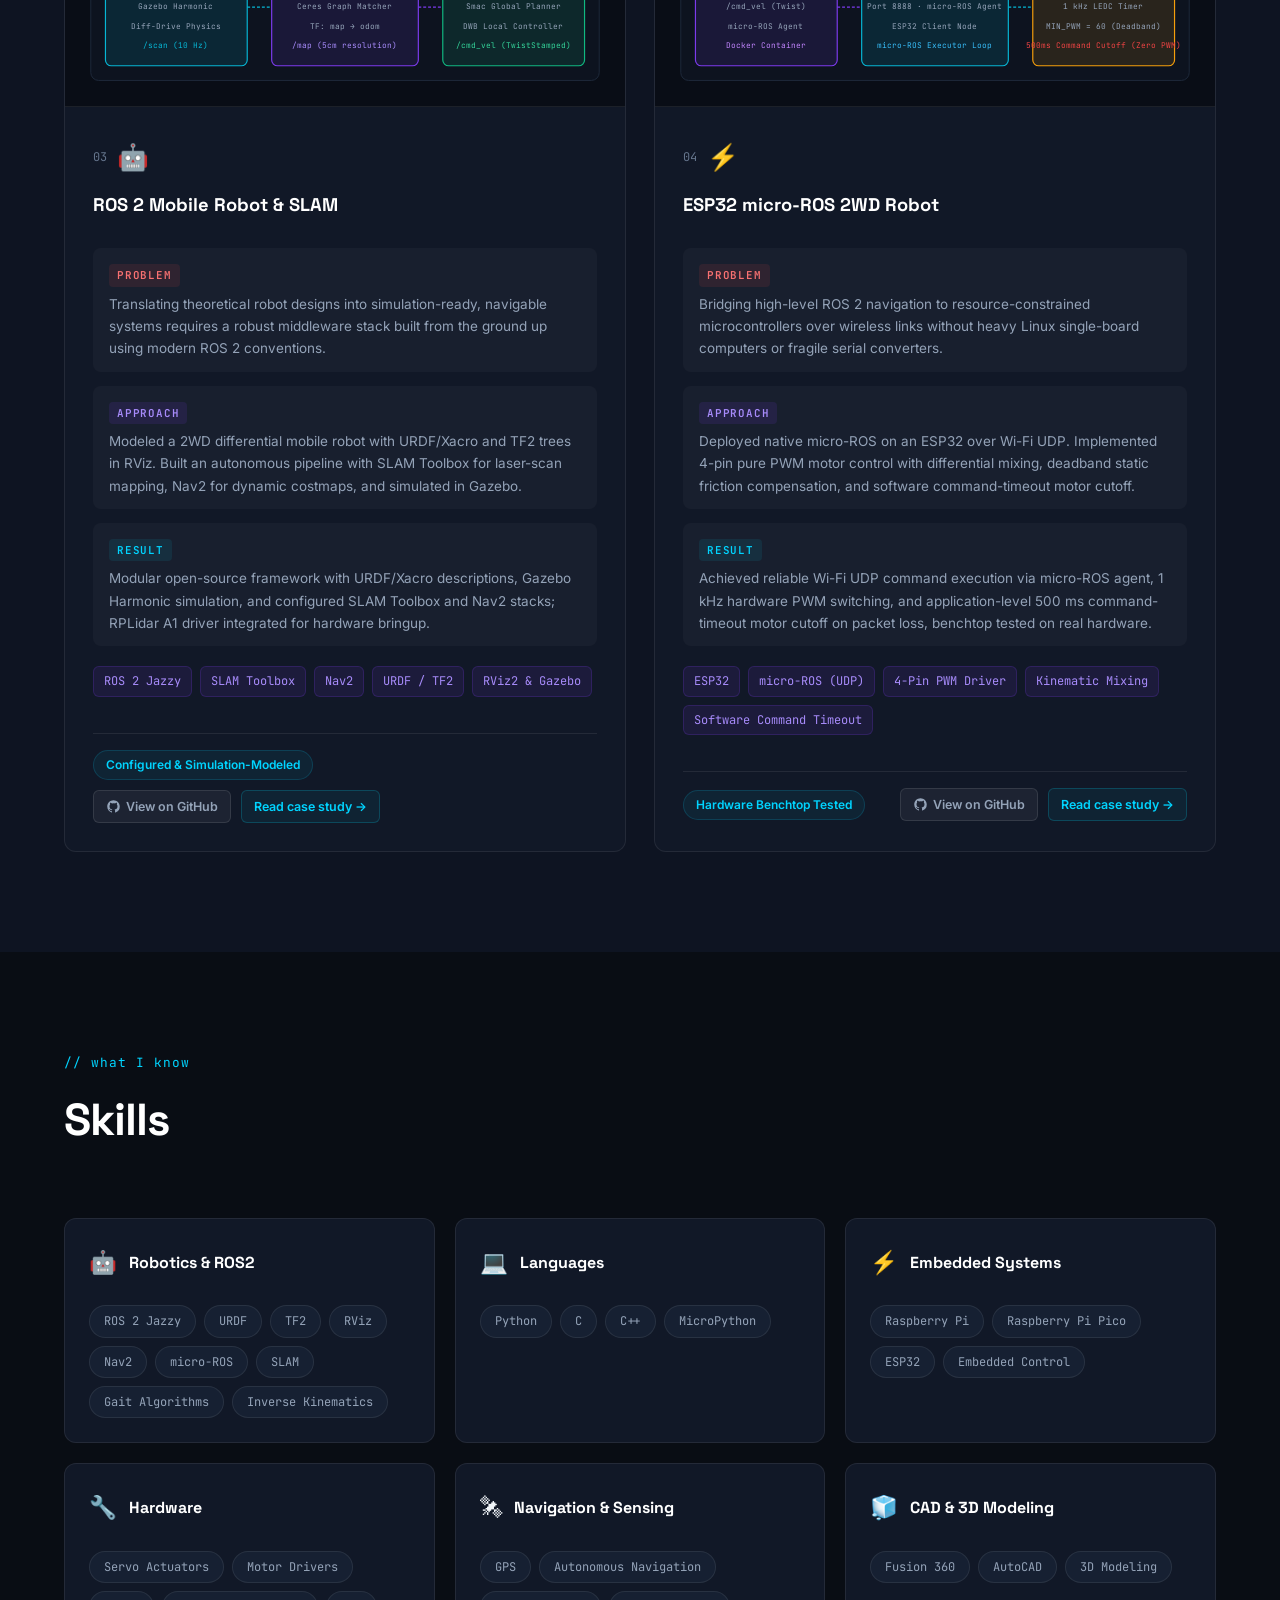
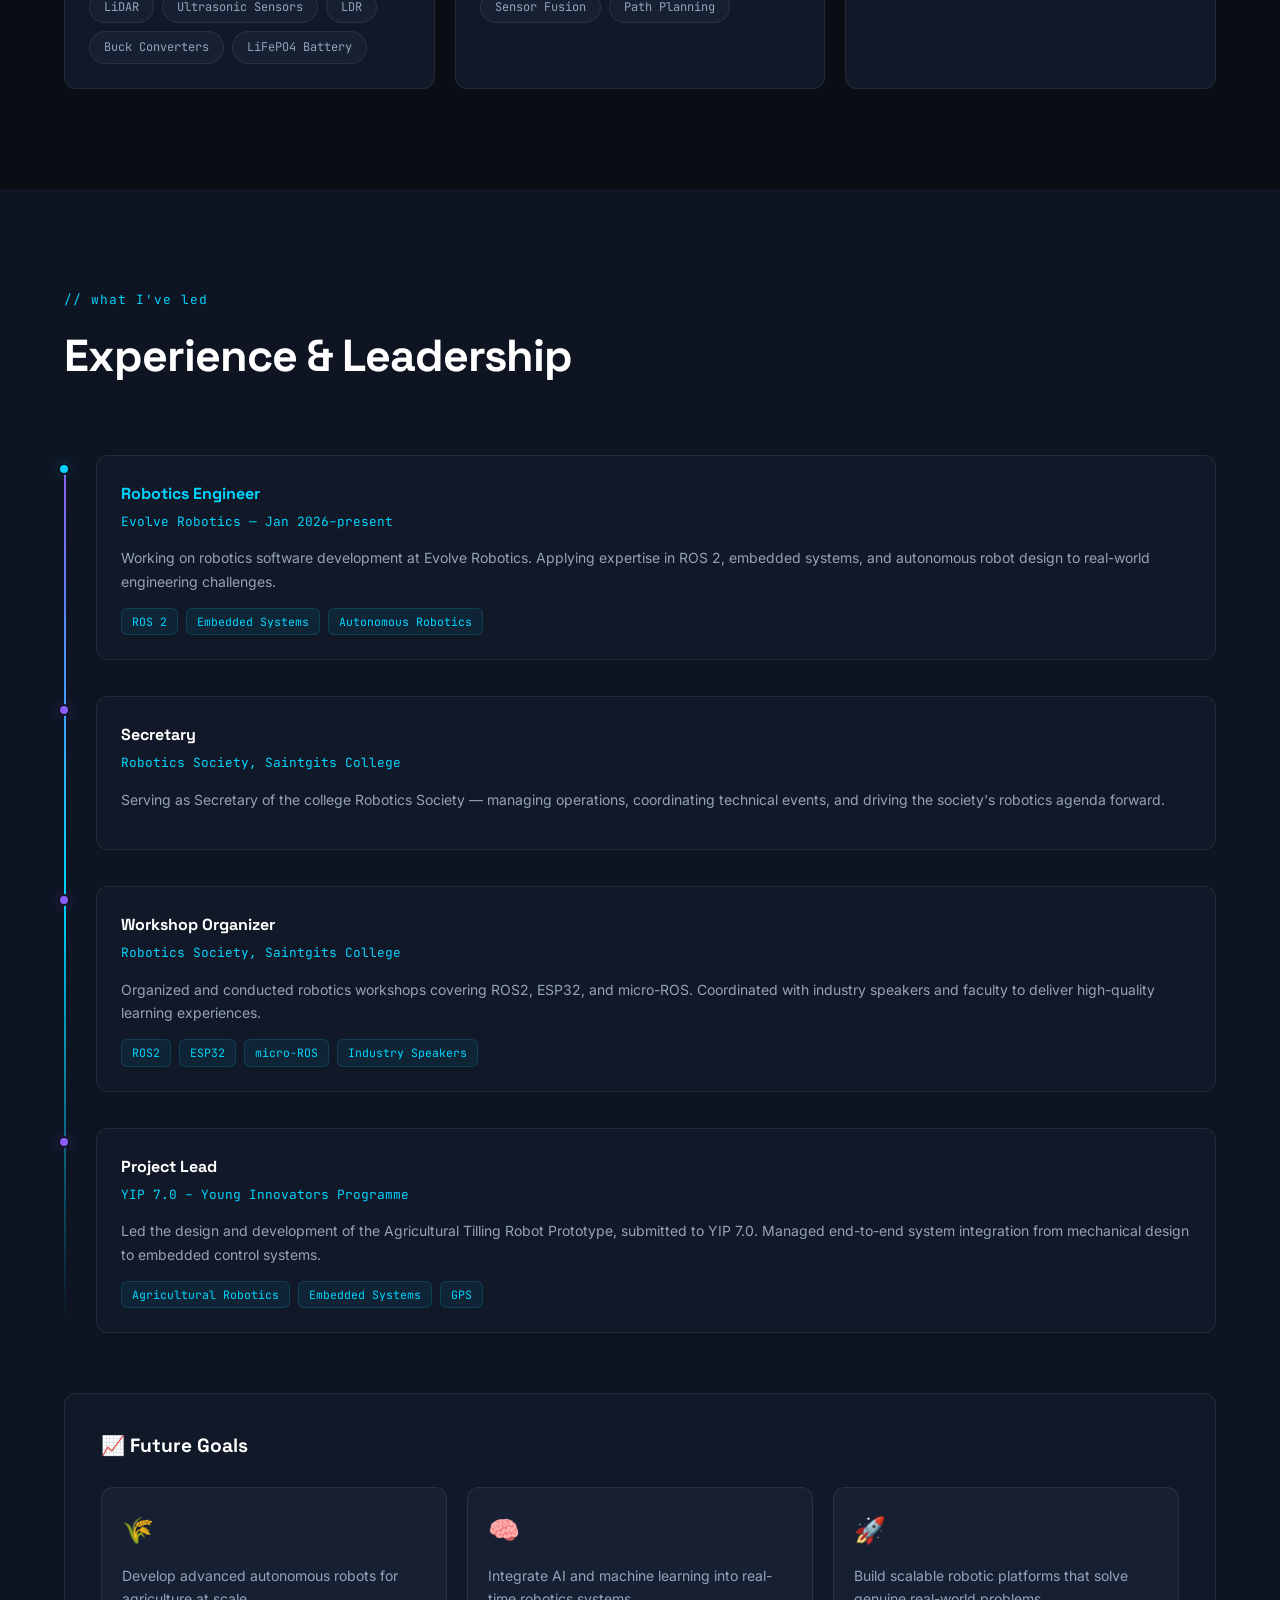
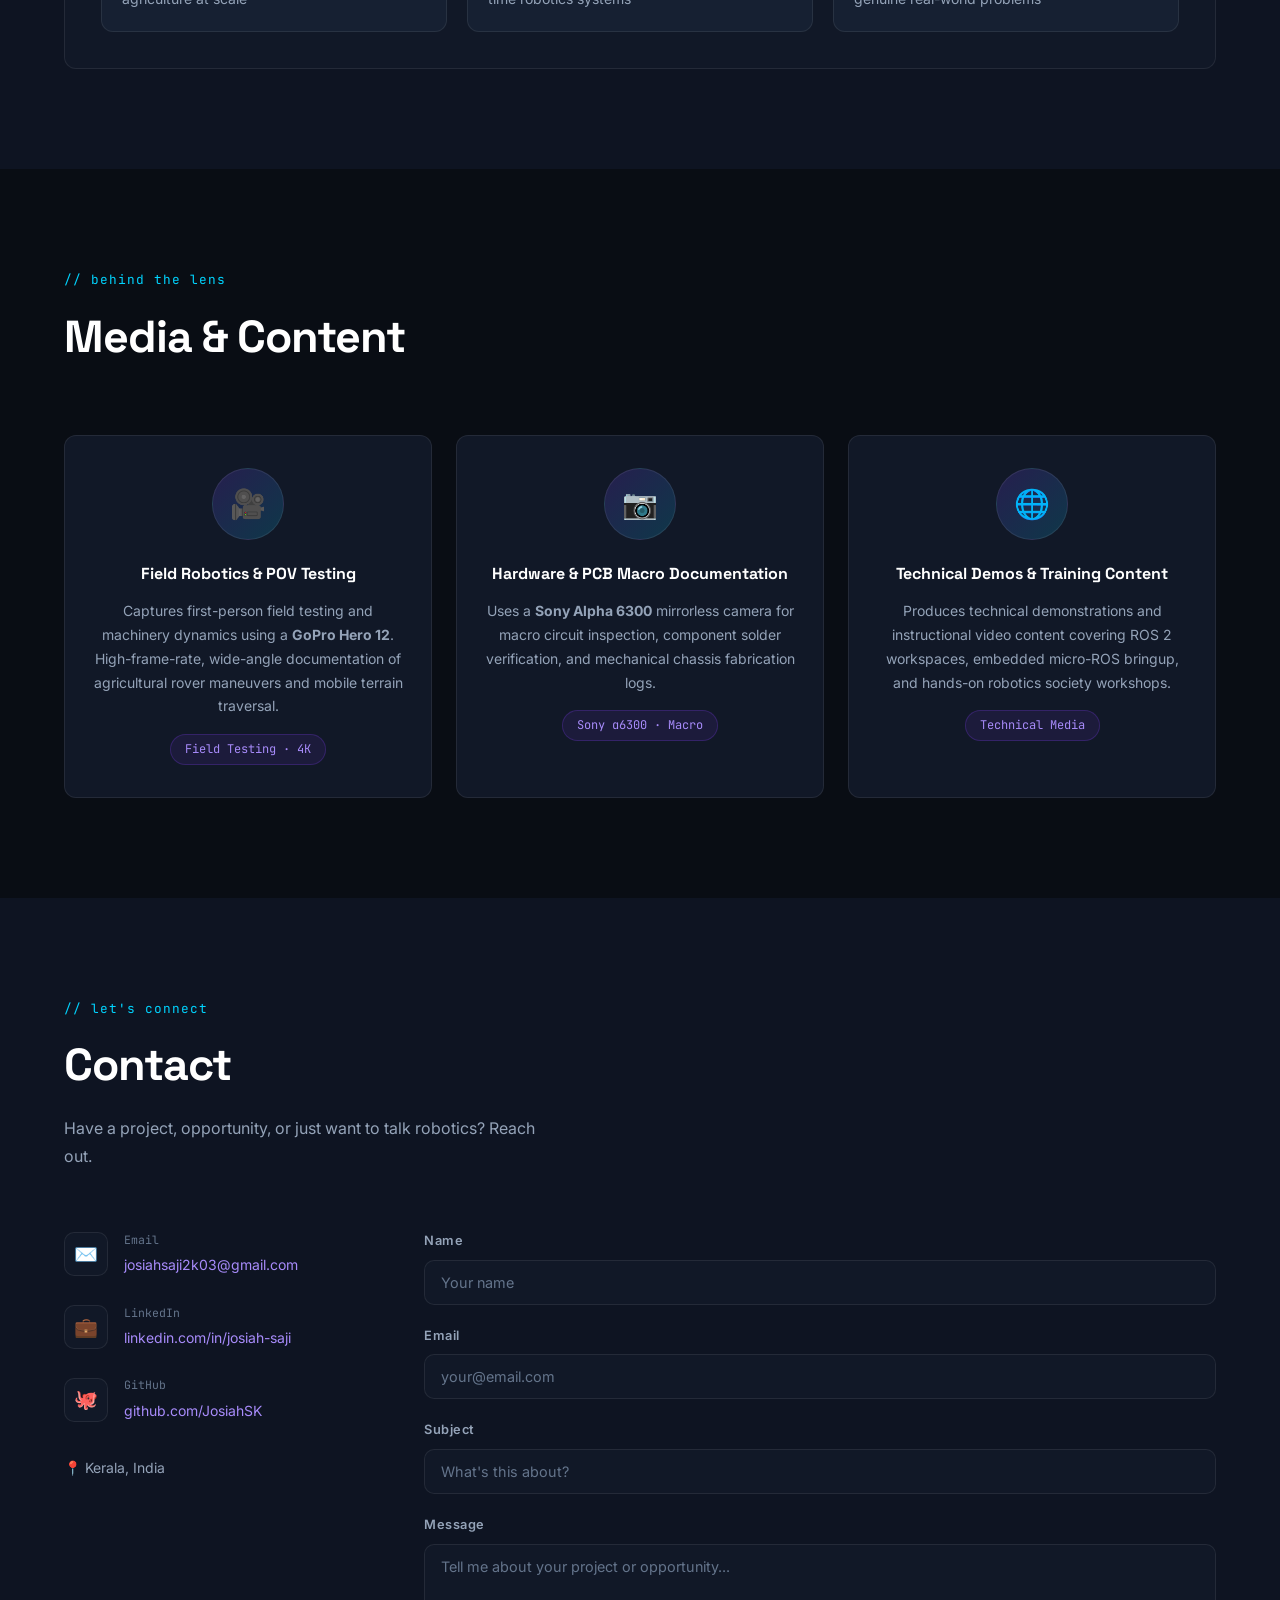
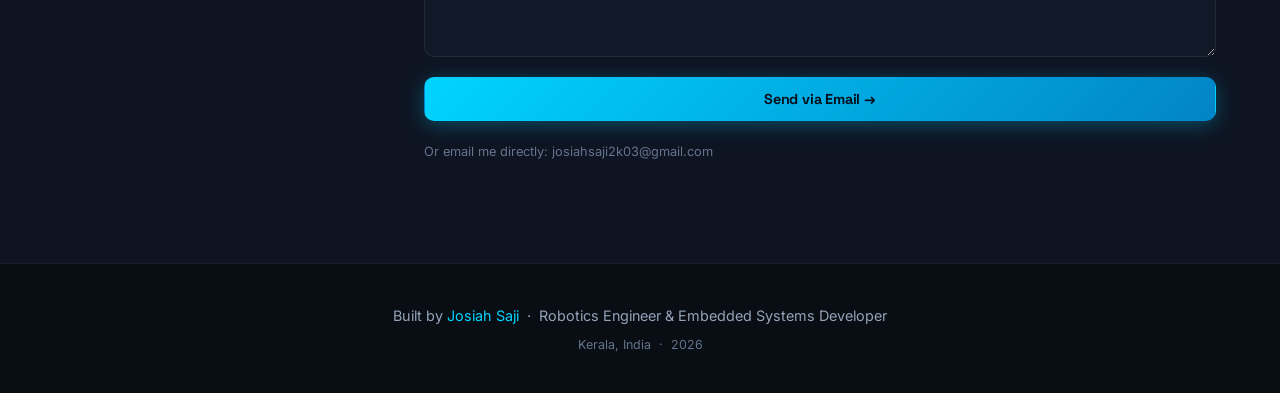
==== commit 4e7190f2: "fix(v5.3.4): purge residual tilling claims, reconcile evidence and harden regression tests" ====
--- a/index.html
+++ b/index.html
@@ -356,13 +356,13 @@
               <text x="97" y="47" fill="#c084fc" font-size="10" font-weight="700" text-anchor="middle">FRONT MECHANISM</text>
               <text x="97" y="69" fill="#e2e8f0" font-size="9" text-anchor="middle">Two-Stroke Engine</text>
               <text x="97" y="87" fill="#94a3b8" font-size="8" text-anchor="middle">Tilling Blades / Tines</text>
-              <text x="97" y="107" fill="#94a3b8" font-size="8" text-anchor="middle">Design Target: ~15cm Depth</text>
+              <text x="97" y="107" fill="#94a3b8" font-size="8" text-anchor="middle">Soft-Soil Blade Evaluation</text>
               <text x="97" y="127" fill="#38bdf8" font-size="8" text-anchor="middle">Centrifugal Clutch</text>
 
               <!-- Central Power & Compute -->
               <rect x="195" y="25" width="150" height="120" rx="6" fill="rgba(6,182,212,0.12)" stroke="#06b6d4" stroke-width="1.2"/>
               <text x="270" y="47" fill="#38bdf8" font-size="10" font-weight="700" text-anchor="middle">POWER &amp; CONTROL</text>
-              <text x="270" y="69" fill="#e2e8f0" font-size="9" text-anchor="middle">24V LiFePO4 Battery</text>
+              <text x="270" y="69" fill="#e2e8f0" font-size="9" text-anchor="middle">24V-Class LiFePO4 Battery</text>
               <text x="270" y="87" fill="#94a3b8" font-size="8" text-anchor="middle">Raspberry Pi 4B</text>
               <text x="270" y="107" fill="#94a3b8" font-size="8" text-anchor="middle">ESP32 Motor Bridge</text>
               <text x="270" y="127" fill="#10b981" font-size="8" text-anchor="middle">Common Ground Bus</text>
@@ -370,9 +370,9 @@
               <!-- Navigation & Rear Drivetrain -->
               <rect x="370" y="25" width="145" height="120" rx="6" fill="rgba(16,185,129,0.12)" stroke="#10b981" stroke-width="1.2"/>
               <text x="442" y="47" fill="#34d399" font-size="10" font-weight="700" text-anchor="middle">REAR CHAIN DRIVE &amp; GPS</text>
-              <text x="442" y="69" fill="#e2e8f0" font-size="9" text-anchor="middle">24V DC Geared Motor</text>
+              <text x="442" y="69" fill="#e2e8f0" font-size="9" text-anchor="middle">24V DC Motor</text>
               <text x="442" y="87" fill="#94a3b8" font-size="8" text-anchor="middle">NEO-6M GPS Receiver</text>
-              <text x="442" y="107" fill="#94a3b8" font-size="8" text-anchor="middle">2.4 GHz Manual Override</text>
+              <text x="442" y="107" fill="#94a3b8" font-size="8" text-anchor="middle">Mechanical Emergency Override</text>
               <text x="442" y="127" fill="#f59e0b" font-size="8" text-anchor="middle">Chain Transmission</text>
 
               <!-- Connecting Bus Lines -->
